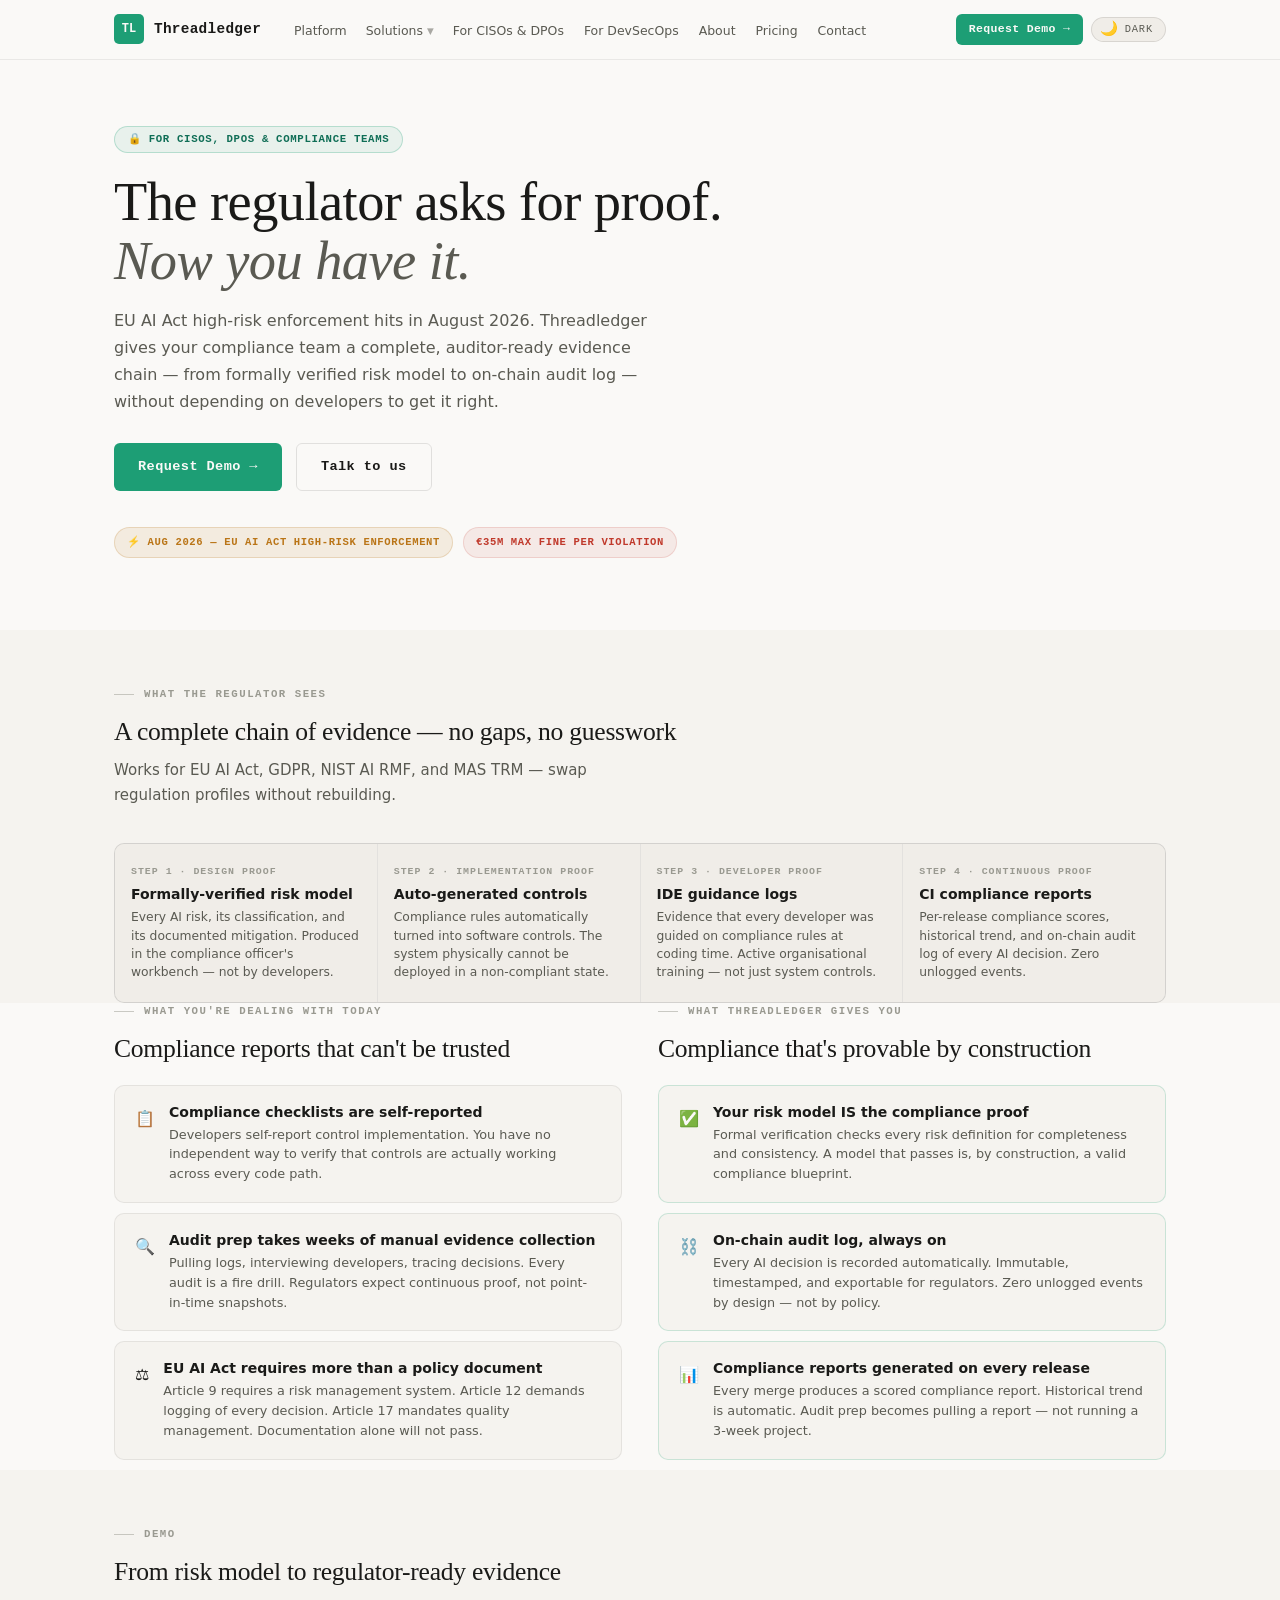
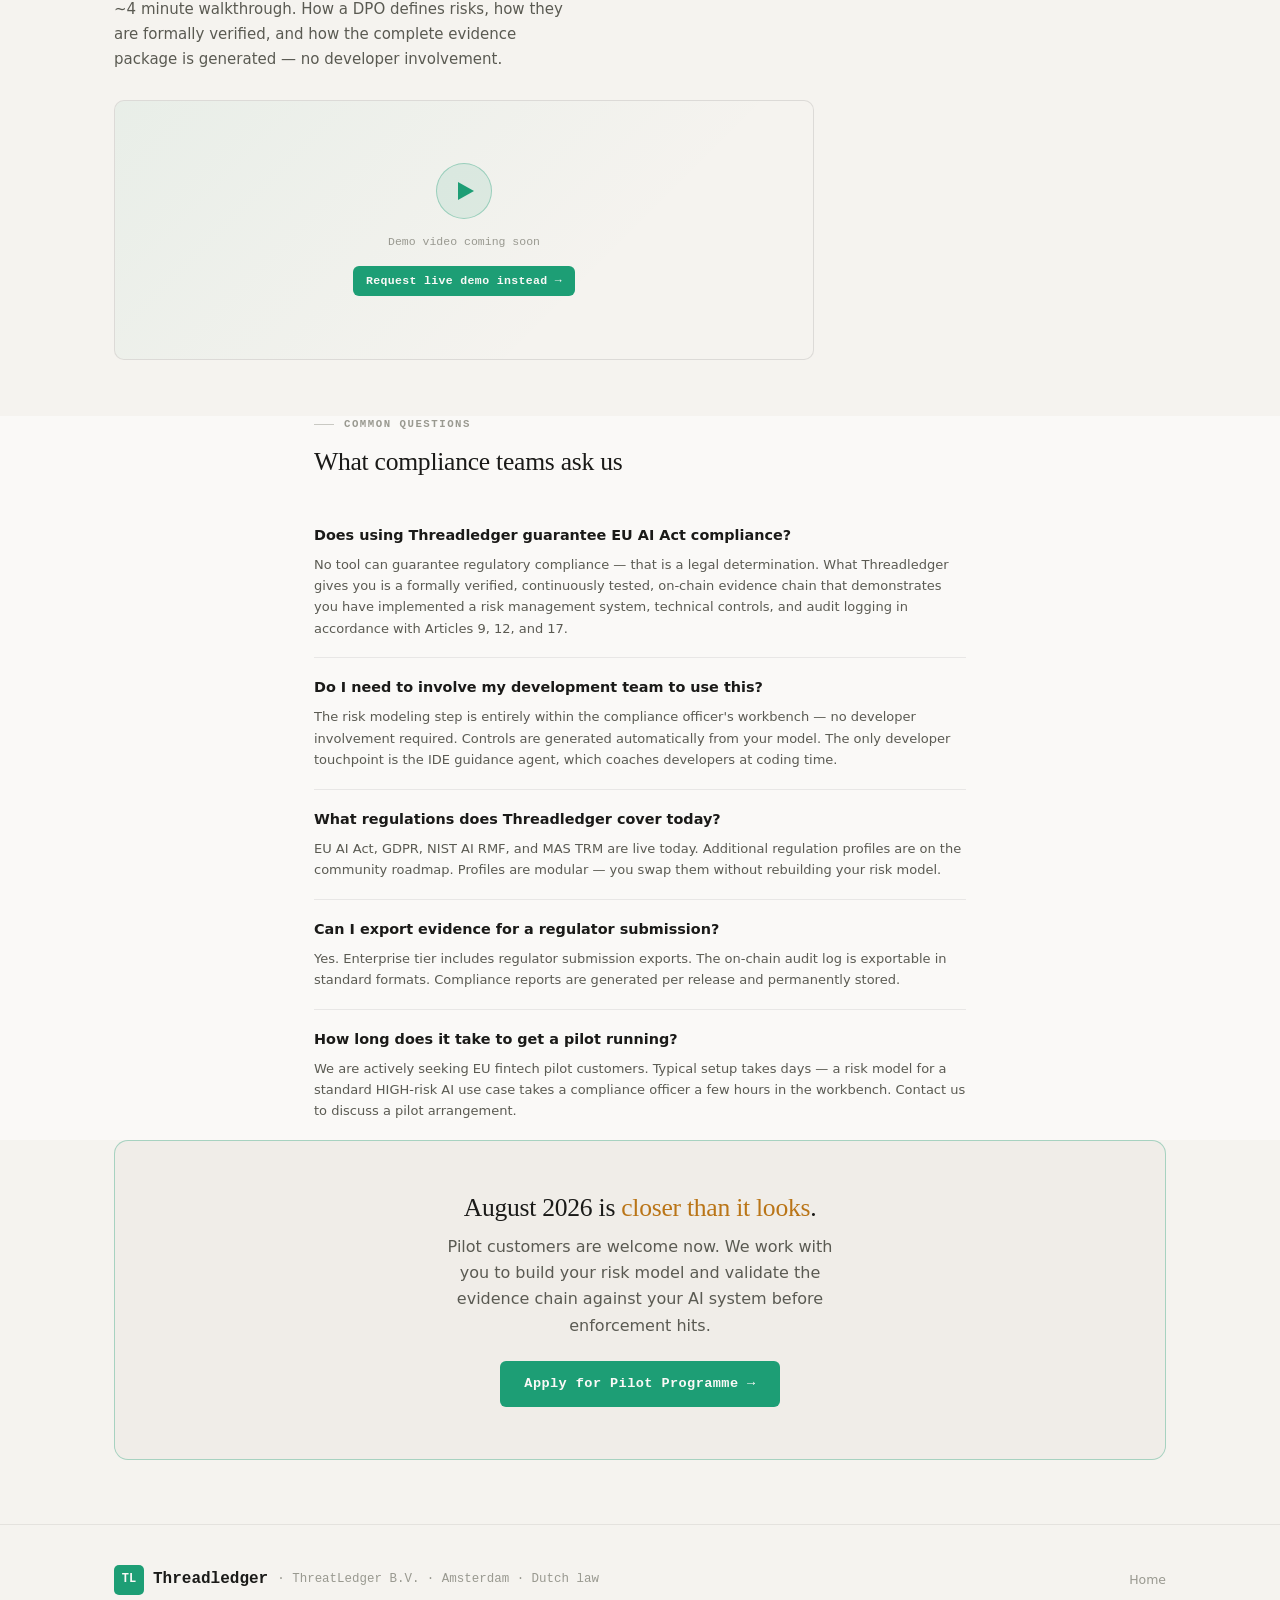
==== for-ciso.html @ 884aff84 "fix: do not rely on Vercel serving fresh html but put nav and black/white toggle in theme.js" ====
<!DOCTYPE html>
<html lang="en">
<head>
  <!-- Nav CSS: self-contained, no external dependency -->
  <style>
    /* Prevent horizontal overflow on mobile */
    html, body { overflow-x: hidden !important; max-width: 100vw !important; }
    .nav { overflow: visible; }
    .nav-inner { overflow: visible; }
    /* Nav bar */
    .nav {
      position: fixed; top: 0; left: 0; right: 0; z-index: 100;
      height: 60px; display: flex; align-items: center;
      background: rgba(250,249,247,0.95);
      backdrop-filter: blur(12px);
      border-bottom: 0.5px solid rgba(0,0,0,0.07);
    }
    [data-theme="dark"] .nav { background: rgba(8,12,20,0.92); }
    .nav-inner {
      display: flex; align-items: center;
      width: 100%; max-width: 1100px; margin: 0 auto; padding: 0 24px;
    }
    .nav-logo { display: flex; align-items: center; gap: 10px; text-decoration: none; color: inherit; flex-shrink: 0; }
    .nav-logo-mark { width: 30px; height: 30px; background: #1D9E75; border-radius: 5px; display: flex; align-items: center; justify-content: center; font-family: monospace; font-size: 12px; font-weight: 700; color: #fff; }
    [data-theme="dark"] .nav-logo-mark { background: #00e0ff; color: #080c14; }
    .nav-logo-text { font-family: monospace; font-weight: 700; font-size: 0.95rem; }
    /* Desktop links */
    .nav-links { display: flex; align-items: center; gap: 2px; list-style: none; margin: 0 auto 0 24px; padding: 0; }
    .nav-links a, .nav-dropdown-trigger {
      color: #5a5a52; text-decoration: none; font-size: 0.78rem; font-weight: 500;
      padding: 5px 9px; border-radius: 4px; transition: all 0.15s;
      background: none; border: none; cursor: pointer; font-family: inherit;
      white-space: nowrap;
    }
    [data-theme="dark"] .nav-links a, [data-theme="dark"] .nav-dropdown-trigger { color: #8a9bb0; }
    .nav-links a:hover, .nav-dropdown-trigger:hover { color: #1a1a18; background: #f0ede8; }
    [data-theme="dark"] .nav-links a:hover, [data-theme="dark"] .nav-dropdown-trigger:hover { color: #e8edf4; background: #162030; }
    .nav-links a.active { color: #1D9E75; }
    [data-theme="dark"] .nav-links a.active { color: #00e0ff; }
    /* Dropdown */
    .nav-dropdown { position: relative; list-style: none; }
    .nav-dropdown-trigger { display: inline-flex; align-items: center; gap: 4px; }
    .nav-dropdown-arrow { font-size: 0.55rem; }
    .nav-dropdown-menu {
      position: absolute; top: calc(100% + 8px); left: 0; min-width: 200px;
      background: #faf9f7; border: 0.5px solid rgba(0,0,0,0.1); border-radius: 10px;
      box-shadow: 0 4px 24px rgba(0,0,0,0.1); padding: 6px;
      opacity: 0; visibility: hidden; transform: translateY(-4px);
      transition: all 0.15s; z-index: 200;
    }
    [data-theme="dark"] .nav-dropdown-menu { background: #111927; border-color: rgba(255,255,255,0.1); }
    .nav-dropdown:hover .nav-dropdown-menu,
    .nav-dropdown:focus-within .nav-dropdown-menu { opacity: 1; visibility: visible; transform: translateY(0); }
    .nav-dropdown-item { display: flex; align-items: flex-start; gap: 10px; padding: 9px 12px; border-radius: 6px; text-decoration: none; }
    .nav-dropdown-item:hover { background: #f0ede8; }
    [data-theme="dark"] .nav-dropdown-item:hover { background: #162030; }
    .nav-dropdown-item-icon { font-size: 0.875rem; flex-shrink: 0; margin-top: 1px; }
    .nav-dropdown-item-text strong { display: block; font-size: 0.78rem; font-weight: 600; color: #1a1a18; margin-bottom: 1px; }
    [data-theme="dark"] .nav-dropdown-item-text strong { color: #e8edf4; }
    .nav-dropdown-item-text span { font-size: 0.7rem; color: #999990; line-height: 1.4; }
    .nav-dropdown-divider { height: 0.5px; background: rgba(0,0,0,0.07); margin: 4px 6px; }
    /* Right side */
    .nav-right { display: flex; align-items: center; gap: 8px; margin-left: 12px; flex-shrink: 0; }
    /* Theme toggle */
    .theme-toggle {
      display: inline-flex; align-items: center; gap: 6px;
      background: #f0ede8; border: 0.5px solid rgba(0,0,0,0.1); border-radius: 999px;
      padding: 4px 12px 4px 8px; cursor: pointer;
      font-family: monospace; font-size: 0.65rem; font-weight: 600;
      color: #5a5a52; letter-spacing: 0.04em; text-transform: uppercase;
      transition: all 0.15s;
    }
    [data-theme="dark"] .theme-toggle { background: #162030; border-color: rgba(255,255,255,0.1); color: #8a9bb0; }
    /* Hamburger — hidden on desktop, flex on mobile via media query */
    .nav-hamburger {
      display: none !important;
      width: 40px; height: 40px; background: none; border: none;
      cursor: pointer; padding: 8px; border-radius: 4px; margin-left: auto; flex-shrink: 0;
    }
    .nav-hamburger span {
      display: block; width: 20px; height: 2px; background: #1a1a18;
      border-radius: 2px; transition: all 0.22s ease; transform-origin: center;
    }
    [data-theme="dark"] .nav-hamburger span { background: #e8edf4; }
    .nav-hamburger.open span:nth-child(1) { transform: translateY(7px) rotate(45deg); }
    .nav-hamburger.open span:nth-child(2) { opacity: 0; transform: scaleX(0); }
    .nav-hamburger.open span:nth-child(3) { transform: translateY(-7px) rotate(-45deg); }
    /* Mobile drawer — HIDDEN by default using display:none */
    .nav-mobile {
      display: none; /* JS adds .open which changes to block */
      position: fixed; top: 60px; left: 0; right: 0; z-index: 99;
      background: #faf9f7; border-bottom: 0.5px solid rgba(0,0,0,0.07);
      box-shadow: 0 8px 24px rgba(0,0,0,0.08);
      padding: 12px 0 16px;
      animation: slideDown 0.2s ease;
    }
    [data-theme="dark"] .nav-mobile { background: #0d1421; }
    @keyframes slideDown { from { opacity: 0; transform: translateY(-8px); } to { opacity: 1; transform: translateY(0); } }
    .nav-mobile a {
      display: block; padding: 11px 24px; color: #5a5a52; text-decoration: none;
      font-size: 0.9rem; font-weight: 500; transition: all 0.15s;
    }
    [data-theme="dark"] .nav-mobile a { color: #8a9bb0; }
    .nav-mobile a:hover { color: #1a1a18; background: #f0ede8; }
    [data-theme="dark"] .nav-mobile a:hover { color: #e8edf4; background: #162030; }
    .nav-mobile a.active { color: #1D9E75; }
    [data-theme="dark"] .nav-mobile a.active { color: #00e0ff; }
    .nav-mobile-group {
      padding: 10px 24px 4px; font-family: monospace; font-size: 0.62rem;
      font-weight: 700; text-transform: uppercase; letter-spacing: 0.12em; color: #999990;
    }
    .nav-mobile-sub { padding-left: 36px !important; font-size: 0.85rem !important; }
    .nav-mobile-divider { height: 0.5px; background: rgba(0,0,0,0.07); margin: 6px 24px; }
    [data-theme="dark"] .nav-mobile-divider { background: rgba(255,255,255,0.06); }
    /* Mobile breakpoint */
    @media (max-width: 900px) {
      .nav-links     { display: none !important; visibility: hidden !important; }
      .nav-right     { display: none !important; visibility: hidden !important; }
      .nav-hamburger {
        display: flex !important;
        visibility: visible !important;
        opacity: 1 !important;
        flex-direction: column;
        justify-content: center;
        align-items: center;
        gap: 5px;
      }
    }
  
    /* ── DESIGN SYSTEM ── */
/* ============================================================
   THREADLEDGER DESIGN SYSTEM — DUAL THEME
   Light (default): DM Serif Display + DM Mono + Figtree — warm, document-like
   Dark (toggle):   Space Mono + DM Sans — deep navy security aesthetic
   ============================================================ */



/* ── LIGHT THEME (default) ── */
:root {
  /* Backgrounds */
  --bg-void:        #faf9f7;
  --bg-deep:        #f5f3ef;
  --bg-surface:     #f0ede8;
  --bg-raised:      #ebe7e1;
  --bg-card:        #f5f3ef;

  /* Borders */
  --border-dim:     rgba(0,0,0,0.07);
  --border-subtle:  rgba(0,0,0,0.10);
  --border-accent:  rgba(29,158,117,0.35);

  /* Accent colours */
  --cyan:           #1D9E75;
  --cyan-dim:       rgba(29,158,117,0.10);
  --cyan-glow:      rgba(29,158,117,0.06);
  --green:          #0F6E56;
  --green-dim:      rgba(15,110,86,0.10);
  --amber:          #BA7517;
  --amber-dim:      rgba(186,117,23,0.10);
  --red:            #C0392B;
  --red-dim:        rgba(192,57,43,0.08);

  /* Text */
  --text-primary:   #1a1a18;
  --text-secondary: #5a5a52;
  --text-muted:     #999990;
  --text-cyan:      #1D9E75;
  --text-green:     #0F6E56;

  /* Typography */
  --font-display:   'DM Serif Display', Georgia, serif;
  --font-mono:      'DM Mono', 'Courier New', monospace;
  --font-body:      'Figtree', system-ui, sans-serif;

  /* Shape */
  --radius-sm:      3px;
  --radius-md:      6px;
  --radius-lg:      10px;
  --radius-xl:      14px;

  /* Shadows */
  --shadow-card:    0 1px 3px rgba(0,0,0,0.06), 0 4px 12px rgba(0,0,0,0.04);
  --shadow-glow:    0 0 20px rgba(29,158,117,0.08);

  --transition:     0.2s cubic-bezier(0.4, 0, 0.2, 1);

  /* Nav height */
  --nav-h: 60px;
}

/* ── DARK THEME ── */
[data-theme="dark"] {
  --bg-void:        #080c14;
  --bg-deep:        #0d1421;
  --bg-surface:     #111927;
  --bg-raised:      #162030;
  --bg-card:        #1a2638;

  --border-dim:     rgba(255,255,255,0.06);
  --border-subtle:  rgba(255,255,255,0.10);
  --border-accent:  rgba(0,224,255,0.25);

  --cyan:           #00e0ff;
  --cyan-dim:       rgba(0,224,255,0.15);
  --cyan-glow:      rgba(0,224,255,0.08);
  --green:          #00ff88;
  --green-dim:      rgba(0,255,136,0.12);
  --amber:          #ffaa00;
  --amber-dim:      rgba(255,170,0,0.12);
  --red:            #ff4466;
  --red-dim:        rgba(255,68,102,0.12);

  --text-primary:   #e8edf4;
  --text-secondary: #8a9bb0;
  --text-muted:     #4a5a6e;
  --text-cyan:      #00e0ff;
  --text-green:     #00ff88;

  --font-display:   'Space Mono', 'Courier New', monospace;
  --font-mono:      'Space Mono', 'Courier New', monospace;
  --font-body:      'DM Sans', system-ui, sans-serif;

  --shadow-card:    0 1px 3px rgba(0,0,0,0.4), 0 4px 16px rgba(0,0,0,0.3);
  --shadow-glow:    0 0 24px rgba(0,224,255,0.12);
}

/* ── Dark theme ambient glow ── */
[data-theme="dark"] body::before {
  content: '';
  position: fixed;
  inset: 0;
  background-image:
    radial-gradient(ellipse 80% 50% at 20% -10%, rgba(0,224,255,0.04) 0%, transparent 60%),
    radial-gradient(ellipse 60% 40% at 80% 110%, rgba(0,255,136,0.03) 0%, transparent 60%);
  pointer-events: none;
  z-index: 0;
}

/* ── Reset ── */
*, *::before, *::after { box-sizing: border-box; margin: 0; padding: 0; }
html { scroll-behavior: smooth; -webkit-font-smoothing: antialiased; text-rendering: optimizeLegibility; }

body {
  font-family: var(--font-body);
  background: var(--bg-void);
  color: var(--text-primary);
  line-height: 1.6;
  min-height: 100vh;
  overflow-x: hidden;
  transition: background 0.3s ease, color 0.3s ease;
}

/* ── Typography ── */
h1, h2, h3, h4, h5, h6 {
  font-family: var(--font-display);
  line-height: 1.2;
}

/* Light: serif display headings */
:root h1, :root h2 {
  font-weight: 400;
  letter-spacing: -0.01em;
}
:root h3, :root h4 {
  font-family: var(--font-body);
  font-weight: 600;
}

/* Dark: mono headings */
[data-theme="dark"] h1,
[data-theme="dark"] h2,
[data-theme="dark"] h3,
[data-theme="dark"] h4 {
  font-weight: 700;
  letter-spacing: -0.02em;
}

.display-xl { font-size: clamp(2.2rem, 4.5vw, 3.4rem); line-height: 1.08; }
.display-lg { font-size: clamp(1.7rem, 3vw, 2.5rem); line-height: 1.12; }
.display-md { font-size: clamp(1.2rem, 2vw, 1.65rem); line-height: 1.2; }

.mono       { font-family: var(--font-mono); }
.text-cyan  { color: var(--cyan); }
.text-green { color: var(--green); }
.text-amber { color: var(--amber); }
.text-muted { color: var(--text-muted); }
.text-secondary { color: var(--text-secondary); }

/* Serif italic accent (light only) */
em.accent { font-style: italic; color: var(--text-secondary); }

/* ── Layout ── */
.container { max-width: 1100px; margin: 0 auto; padding: 0 24px; }
.section-sm { padding: 56px 0; position: relative; z-index: 1; }

/* ── Navigation ── */
.nav {
  position: fixed; top: 0; left: 0; right: 0;
  z-index: 100;
  height: var(--nav-h);
  display: flex; align-items: center;
  background: rgba(250,249,247,0.92);
  backdrop-filter: blur(16px) saturate(130%);
  border-bottom: 0.5px solid var(--border-dim);
  transition: background 0.3s ease, border-color 0.3s ease;
}
[data-theme="dark"] .nav {
  background: rgba(8,12,20,0.88);
}

.nav-inner {
  display: flex; align-items: center; justify-content: space-between;
  width: 100%; max-width: 1100px; margin: 0 auto; padding: 0 24px;
}

.nav-logo {
  display: flex; align-items: center; gap: 10px;
  text-decoration: none; color: var(--text-primary);
}

.nav-logo-mark {
  width: 30px; height: 30px;
  background: var(--cyan);
  border-radius: 5px;
  display: flex; align-items: center; justify-content: center;
  font-family: var(--font-mono); font-size: 12px; font-weight: 600;
  color: var(--bg-void);
  transition: background 0.3s ease;
}
[data-theme="dark"] .nav-logo-mark {
  box-shadow: 0 0 14px rgba(0,224,255,0.25);
}

.nav-logo-text {
  font-family: var(--font-mono);
  font-weight: 600; font-size: 0.9rem;
  letter-spacing: 0.02em;
}


/* ── Dropdown ── */
.nav-dropdown {
  position: relative;
  list-style: none;
}
.nav-dropdown-trigger {
  display: inline-flex; align-items: center; gap: 4px;
  color: var(--text-secondary); text-decoration: none;
  font-size: 0.78rem; font-weight: 500;
  padding: 4px 8px; border-radius: var(--radius-sm);
  cursor: pointer; white-space: nowrap;
  transition: all var(--transition);
  background: none; border: none; font-family: var(--font-body);
}
.nav-dropdown-trigger:hover { color: var(--text-primary); background: var(--bg-surface); }
.nav-dropdown-trigger.active { color: var(--cyan); }
.nav-dropdown-arrow {
  font-size: 0.55rem; opacity: 0.5;
  transition: transform var(--transition);
  margin-top: 1px;
}
.nav-dropdown:hover .nav-dropdown-arrow,
.nav-dropdown:focus-within .nav-dropdown-arrow { transform: rotate(180deg); }

.nav-dropdown-menu {
  position: absolute;
  top: calc(100% + 8px);
  left: 0;
  min-width: 200px;
  background: var(--bg-void);
  border: 0.5px solid var(--border-subtle);
  border-radius: var(--radius-lg);
  box-shadow: var(--shadow-card), 0 8px 24px rgba(0,0,0,0.08);
  padding: 6px;
  opacity: 0;
  visibility: hidden;
  transform: translateY(-4px);
  transition: all var(--transition);
  z-index: 200;
}
[data-theme="dark"] .nav-dropdown-menu {
  box-shadow: var(--shadow-card), 0 8px 32px rgba(0,0,0,0.4);
}
.nav-dropdown:hover .nav-dropdown-menu,
.nav-dropdown:focus-within .nav-dropdown-menu {
  opacity: 1; visibility: visible; transform: translateY(0);
}
.nav-dropdown-item {
  display: flex; align-items: flex-start; gap: 10px;
  padding: 9px 12px; border-radius: var(--radius-md);
  text-decoration: none; transition: background var(--transition);
}
.nav-dropdown-item:hover { background: var(--bg-surface); }
.nav-dropdown-item-icon {
  font-size: 0.875rem; flex-shrink: 0; margin-top: 1px;
}
.nav-dropdown-item-text strong {
  display: block; font-size: 0.78rem; font-weight: 600;
  color: var(--text-primary); margin-bottom: 1px;
}
.nav-dropdown-item-text span {
  font-size: 0.7rem; color: var(--text-muted); line-height: 1.4;
}
.nav-dropdown-divider {
  height: 0.5px; background: var(--border-dim); margin: 4px 6px;
}


/* ── Theme toggle ── */
.theme-toggle {
  display: flex; align-items: center; gap: 6px;
  background: var(--bg-surface);
  border: 0.5px solid var(--border-subtle);
  border-radius: 999px;
  padding: 4px 12px 4px 8px;
  cursor: pointer;
  font-family: var(--font-mono);
  font-size: 0.68rem;
  font-weight: 500;
  color: var(--text-secondary);
  letter-spacing: 0.04em;
  transition: all var(--transition);
  white-space: nowrap;
}
.theme-toggle:hover {
  border-color: var(--border-accent);
  color: var(--text-primary);
}
.theme-toggle-icon { font-size: 0.9rem; line-height: 1; }
.theme-toggle-label { text-transform: uppercase; letter-spacing: 0.08em; font-size: 0.65rem; }

/* ── Buttons ── */
.btn {
  display: inline-flex; align-items: center; gap: 7px;
  padding: 9px 18px;
  border-radius: var(--radius-md);
  font-family: var(--font-mono);
  font-size: 0.78rem; font-weight: 600;
  text-decoration: none; cursor: pointer; border: none;
  transition: all var(--transition);
  white-space: nowrap; letter-spacing: 0.03em;
}
.btn-primary {
  background: var(--cyan); color: var(--bg-void);
}
.btn-primary:hover { filter: brightness(1.08); transform: translateY(-1px); }
[data-theme="dark"] .btn-primary {
  box-shadow: 0 0 18px rgba(0,224,255,0.2);
}
[data-theme="dark"] .btn-primary:hover {
  box-shadow: 0 0 28px rgba(0,224,255,0.35);
}

.btn-outline {
  background: transparent; color: var(--text-primary);
  border: 0.5px solid var(--border-subtle);
}
.btn-outline:hover {
  border-color: var(--border-accent); color: var(--cyan);
  background: var(--cyan-glow);
}
.btn-ghost { background: transparent; color: var(--text-secondary); padding: 9px 14px; }
.btn-ghost:hover { color: var(--text-primary); }
.btn-lg { padding: 12px 24px; font-size: 0.85rem; }
.btn-sm { padding: 6px 13px; font-size: 0.72rem; }

/* ── Cards ── */
.card {
  background: var(--bg-card);
  border: 0.5px solid var(--border-dim);
  border-radius: var(--radius-lg);
  padding: 24px;
  box-shadow: var(--shadow-card);
  transition: border-color var(--transition), box-shadow var(--transition);
}
.card:hover { border-color: var(--border-accent); box-shadow: var(--shadow-card), var(--shadow-glow); }

/* ── Badges ── */
.badge {
  display: inline-flex; align-items: center; gap: 5px;
  padding: 3px 9px; border-radius: 999px;
  font-family: var(--font-mono); font-size: 0.66rem; font-weight: 600;
  letter-spacing: 0.06em; text-transform: uppercase;
}
.badge-cyan  { background: var(--cyan-dim);  color: var(--cyan);  border: 0.5px solid var(--border-accent); }
.badge-green { background: var(--green-dim); color: var(--green); border: 0.5px solid rgba(15,110,86,0.2); }
.badge-amber { background: var(--amber-dim); color: var(--amber); border: 0.5px solid rgba(186,117,23,0.2); }
.badge-red   { background: var(--red-dim);   color: var(--red);   border: 0.5px solid rgba(192,57,43,0.15); }
[data-theme="dark"] .badge-green { border-color: rgba(0,255,136,0.2); }
[data-theme="dark"] .badge-amber { border-color: rgba(255,170,0,0.2); }
[data-theme="dark"] .badge-red   { border-color: rgba(255,68,102,0.2); }

/* ── Section label ── */
.section-label {
  font-family: var(--font-mono);
  font-size: 0.67rem; font-weight: 600;
  letter-spacing: 0.14em; text-transform: uppercase;
  color: var(--cyan); margin-bottom: 14px;
  display: flex; align-items: center; gap: 10px;
}
.section-label::before {
  content: ''; display: block;
  width: 20px; height: 1px;
  background: var(--cyan); opacity: 0.5;
}

/* Light theme: section label uses border accent not cyan */
:root .section-label { color: var(--text-muted); }
:root .section-label::before { background: var(--text-muted); }

/* ── Stat grid ── */
.stat-item {
  background: var(--bg-surface); padding: 24px 20px; text-align: center;
}
.stat-value {
  font-family: var(--font-mono); font-size: 1.75rem; font-weight: 600;
  color: var(--cyan); line-height: 1; margin-bottom: 5px;
}
:root .stat-value { color: var(--text-primary); }
.stat-label { font-size: 0.72rem; color: var(--text-muted); text-transform: uppercase; letter-spacing: 0.08em; }

/* ── Terminal ── */
.terminal {
  background: #070b12;
  border: 0.5px solid var(--border-subtle);
  border-radius: var(--radius-lg); overflow: hidden;
  font-family: var(--font-mono);
  box-shadow: var(--shadow-card);
}
:root .terminal { background: #1a1a18; border-color: rgba(0,0,0,0.15); }

.terminal-bar {
  display: flex; align-items: center; gap: 7px;
  padding: 9px 14px;
  background: var(--bg-raised); border-bottom: 0.5px solid var(--border-dim);
}
.terminal-dot { width: 9px; height: 9px; border-radius: 50%; }
.dot-red    { background: #ff5f56; }
.dot-yellow { background: #ffbd2e; }
.dot-green  { background: #27c93f; }
.terminal-title { font-size: 0.7rem; color: var(--text-muted); margin-left: 6px; letter-spacing: 0.04em; }

.terminal-body { padding: 18px 22px; font-size: 0.78rem; line-height: 1.7; }

/* Terminal always sits on a dark background — hardcode light text for both themes */
.t-cmd   { color: #e8edf4; }
.t-dim   { color: #5a6a7e; }
.t-pass  { color: #3ecf8e; }
.t-fail  { color: #ff6b6b; }
.t-warn  { color: #f5a623; }
.t-info  { color: #5bc8e8; }

/* ── Analogy block (light) ── */
.analogy {
  background: var(--bg-void);
  border: 0.5px solid var(--border-dim);
  border-left: 3px solid var(--cyan);
  border-radius: 0 var(--radius-md) var(--radius-md) 0;
  padding: 16px 20px;
}
.analogy p { font-size: 0.9375rem; line-height: 1.7; color: var(--text-secondary); }
.analogy strong { font-weight: 600; color: var(--text-primary); }

/* ── Divider ── */
.divider { height: 0.5px; background: var(--border-dim); }

/* ── Footer ── */
.footer {
  background: var(--bg-deep);
  border-top: 0.5px solid var(--border-dim);
  padding: 40px 0 28px; position: relative; z-index: 1;
}

/* ── Animations ── */
@keyframes fadeInUp {
  from { opacity: 0; transform: translateY(16px); }
  to   { opacity: 1; transform: translateY(0); }
}
@keyframes pulse-amber {
  0%, 100% { opacity: 1; }
  50%       { opacity: 0.6; }
}

/* ── Responsive ── */
}
  </style>
  <meta charset="UTF-8" />
  <meta name="viewport" content="width=device-width, initial-scale=1.0" />
  <title>Threadledger for CISOs & DPOs — Provable AI Compliance</title>
  <meta name="description" content="For CISOs, DPOs and compliance teams: Threadledger gives you a complete auditor-ready evidence chain for EU AI Act and GDPR." />
  <link rel="icon" type="image/svg+xml" href="assets/favicon.svg" />
  <script src="js/theme.js"></script>
  <style>
    .audience-hero { padding: calc(var(--nav-h) + 64px) 0 72px; position:relative; z-index:1; }
    .audience-tag { display:inline-flex; align-items:center; gap:7px; background:var(--cyan-dim); border:0.5px solid var(--border-accent); border-radius:999px; padding:4px 13px; font-family:var(--font-mono); font-size:0.67rem; font-weight:600; color:var(--cyan); text-transform:uppercase; letter-spacing:0.06em; margin-bottom:20px; }
    :root .audience-tag { background:rgba(29,158,117,0.08); color:var(--green); border-color:rgba(29,158,117,0.25); }
    .evidence-chain { display:grid; grid-template-columns:repeat(4,1fr); gap:1px; background:var(--border-dim); border:0.5px solid var(--border-dim); border-radius:var(--radius-lg); overflow:hidden; margin-top:36px; }
    .evidence-step { background:var(--bg-surface); padding:20px 16px; }
    .evidence-num { font-family:var(--font-mono); font-size:0.62rem; font-weight:600; color:var(--text-muted); text-transform:uppercase; letter-spacing:0.1em; margin-bottom:6px; }
    .evidence-step h3 { font-size:0.875rem; margin-bottom:5px; }
    :root .evidence-step h3 { font-family:var(--font-body); font-weight:600; }
    .evidence-step p { font-size:0.77rem; color:var(--text-secondary); line-height:1.5; }
    .pain-grid { display:grid; grid-template-columns:1fr 1fr; gap:36px; align-items:start; }
    .pain-item { display:flex; gap:14px; padding:18px 20px; background:var(--bg-card); border:0.5px solid var(--border-dim); border-radius:var(--radius-lg); margin-bottom:10px; }
    .pain-icon { font-size:1rem; flex-shrink:0; margin-top:2px; }
    .faq-item { border-bottom:0.5px solid var(--border-dim); padding:18px 0; }
    .faq-q { font-family:var(--font-mono); font-size:0.8125rem; color:var(--text-primary); margin-bottom:7px; }
    :root .faq-q { font-family:var(--font-body); font-weight:600; font-size:0.9rem; }
    .faq-a { font-size:0.8125rem; color:var(--text-secondary); line-height:1.65; }
    .cta-banner { border:0.5px solid var(--border-accent); border-radius:var(--radius-xl); padding:52px 36px; text-align:center; position:relative; overflow:hidden; background:var(--bg-surface); }
    [data-theme="dark"] .cta-banner { background:linear-gradient(135deg,rgba(0,224,255,0.05) 0%,rgba(0,255,136,0.02) 100%); }
    .cta-banner::before { content:''; position:absolute; top:0; left:50%; transform:translateX(-50%); width:200px; height:0.5px; background:linear-gradient(90deg,transparent,var(--cyan),transparent); }
    @media (max-width:900px) { .evidence-chain { grid-template-columns:1fr 1fr; } .pain-grid { grid-template-columns:1fr; } }
    @media (max-width:600px) { .evidence-chain { grid-template-columns:1fr; } }
  </style>
  <!-- build: 2026-03-22 22:02:23 -->
</head>
<body>

  <nav class="nav">
    <div class="nav-inner">
      <a href="index.html" class="nav-logo">
        <div class="nav-logo-mark">TL</div>
        <span class="nav-logo-text">Threadledger</span>
      </a>
      <ul class="nav-links">
        <li><a href="index.html#platform">Platform</a></li>
        <li class="nav-dropdown">
          <button class="nav-dropdown-trigger">Solutions <span class="nav-dropdown-arrow">▼</span></button>
          <div class="nav-dropdown-menu">
            <a class="nav-dropdown-item" href="pages/regulations.html"><span class="nav-dropdown-item-icon">📋</span><span class="nav-dropdown-item-text"><strong>Regulations &amp; Frameworks</strong><span>26 safety &amp; compliance profiles</span></span></a>
            <div class="nav-dropdown-divider"></div>
            <a class="nav-dropdown-item" href="pages/ai-agent-security.html"><span class="nav-dropdown-item-icon">🤖</span><span class="nav-dropdown-item-text"><strong>AI Agent Security</strong><span>Formally bounded agent deployments</span></span></a>
          </div>
        </li>
        <li><a href="for-ciso.html">For CISOs &amp; DPOs</a></li>
        <li><a href="for-devops.html">For DevSecOps</a></li>
        <li><a href="pages/about.html">About</a></li>
        <li><a href="index.html#pricing">Pricing</a></li>
        <li><a href="mailto:contact@threadledger.io">Contact</a></li>
      </ul>
      <div class="nav-right">
        <a href="pages/request-demo.html" class="btn btn-primary btn-sm">Request Demo →</a>
        <button class="theme-toggle" aria-label="Switch to dark mode"><span class="theme-toggle-icon">🌙</span><span class="theme-toggle-label">Dark</span></button>
      </div>
      <button class="nav-hamburger" id="nav-hamburger" aria-label="Open menu" aria-expanded="false"><span></span><span></span><span></span></button>
    </div>
  </nav>

  <div class="nav-mobile" id="nav-mobile">
    <a href="index.html#platform">Platform</a>
    <div class="nav-mobile-group">Solutions</div>
    <a href="pages/regulations.html" class="nav-mobile-sub">📋 Regulations &amp; Frameworks</a>
    <a href="pages/ai-agent-security.html" class="nav-mobile-sub">🤖 AI Agent Security</a>
    <div class="nav-mobile-divider"></div>
    <a href="for-ciso.html">For CISOs &amp; DPOs</a>
    <a href="for-devops.html">For DevSecOps</a>
    <a href="pages/about.html">About</a>
    <a href="index.html#pricing">Pricing</a>
    <a href="mailto:contact@threadledger.io">Contact</a>
    <div class="nav-mobile-divider"></div>
    <a href="pages/request-demo.html" style="color:var(--cyan);font-weight:600;">Request Demo →</a>
    <div class="nav-mobile-divider"></div>
    <div style="padding:8px 24px 14px;display:flex;align-items:center;gap:10px;">
      <span style="font-size:0.8rem;color:var(--text-muted);font-family:monospace;">Appearance</span>
      <button class="theme-toggle" style="padding:4px 12px 4px 8px;font-size:0.72rem;">
        <span class="theme-toggle-icon">🌙</span>
        <span class="theme-toggle-label">Dark</span>
      </button>
    </div>
  </div>

  <section class="audience-hero">
    <div class="container">
      <div class="audience-tag">🔒 For CISOs, DPOs &amp; Compliance Teams</div>
      <h1 class="display-xl" style="max-width:680px; margin-bottom:16px;">
        The regulator asks for proof.<br/><em class="accent">Now you have it.</em>
      </h1>
      <p style="font-size:1rem; color:var(--text-secondary); max-width:540px; line-height:1.7; margin-bottom:28px;">
        EU AI Act high-risk enforcement hits in August 2026. Threadledger gives your compliance team a complete, auditor-ready evidence chain — from formally verified risk model to on-chain audit log — without depending on developers to get it right.
      </p>
      <div style="display:flex; gap:14px; flex-wrap:wrap; margin-bottom:36px;">
        <a href="index.html#request-demo" class="btn btn-primary btn-lg">Request Demo →</a>
        <a href="mailto:contact@threadledger.io" class="btn btn-outline btn-lg">Talk to us</a>
      </div>
      <div style="display:flex; gap:10px; flex-wrap:wrap;">
        <span class="badge badge-amber" style="padding:6px 12px;">⚡ Aug 2026 — EU AI Act HIGH-risk enforcement</span>
        <span class="badge badge-red" style="padding:6px 12px;">€35M max fine per violation</span>
      </div>
    </div>
  </section>

  <section class="section" style="background:var(--bg-deep); padding-top:56px;">
    <div class="container">
      <div class="section-label">What the regulator sees</div>
      <h2 class="display-md" style="margin-bottom:10px;">A complete chain of evidence — no gaps, no guesswork</h2>
      <p style="color:var(--text-secondary); max-width:520px; font-size:0.9375rem; line-height:1.65;">Works for EU AI Act, GDPR, NIST AI RMF, and MAS TRM — swap regulation profiles without rebuilding.</p>
      <div class="evidence-chain">
        <div class="evidence-step"><div class="evidence-num">Step 1 · Design proof</div><h3>Formally-verified risk model</h3><p>Every AI risk, its classification, and its documented mitigation. Produced in the compliance officer's workbench — not by developers.</p></div>
        <div class="evidence-step"><div class="evidence-num">Step 2 · Implementation proof</div><h3>Auto-generated controls</h3><p>Compliance rules automatically turned into software controls. The system physically cannot be deployed in a non-compliant state.</p></div>
        <div class="evidence-step"><div class="evidence-num">Step 3 · Developer proof</div><h3>IDE guidance logs</h3><p>Evidence that every developer was guided on compliance rules at coding time. Active organisational training — not just system controls.</p></div>
        <div class="evidence-step"><div class="evidence-num">Step 4 · Continuous proof</div><h3>CI compliance reports</h3><p>Per-release compliance scores, historical trend, and on-chain audit log of every AI decision. Zero unlogged events.</p></div>
      </div>
    </div>
  </section>

  <section class="section">
    <div class="container">
      <div class="pain-grid">
        <div>
          <div class="section-label">What you're dealing with today</div>
          <h2 class="display-md" style="margin-bottom:20px;">Compliance reports that can't be trusted</h2>
          <div class="pain-item"><span class="pain-icon">📋</span><div><h3 style="font-size:0.875rem; margin-bottom:4px;">Compliance checklists are self-reported</h3><p style="font-size:0.8rem; color:var(--text-secondary); line-height:1.55;">Developers self-report control implementation. You have no independent way to verify that controls are actually working across every code path.</p></div></div>
          <div class="pain-item"><span class="pain-icon">🔍</span><div><h3 style="font-size:0.875rem; margin-bottom:4px;">Audit prep takes weeks of manual evidence collection</h3><p style="font-size:0.8rem; color:var(--text-secondary); line-height:1.55;">Pulling logs, interviewing developers, tracing decisions. Every audit is a fire drill. Regulators expect continuous proof, not point-in-time snapshots.</p></div></div>
          <div class="pain-item"><span class="pain-icon">⚖️</span><div><h3 style="font-size:0.875rem; margin-bottom:4px;">EU AI Act requires more than a policy document</h3><p style="font-size:0.8rem; color:var(--text-secondary); line-height:1.55;">Article 9 requires a risk management system. Article 12 demands logging of every decision. Article 17 mandates quality management. Documentation alone will not pass.</p></div></div>
        </div>
        <div>
          <div class="section-label">What Threadledger gives you</div>
          <h2 class="display-md" style="margin-bottom:20px;">Compliance that's provable by construction</h2>
          <div class="pain-item" style="border-color:rgba(29,158,117,0.2);"><span class="pain-icon">✅</span><div><h3 style="font-size:0.875rem; margin-bottom:4px;">Your risk model IS the compliance proof</h3><p style="font-size:0.8rem; color:var(--text-secondary); line-height:1.55;">Formal verification checks every risk definition for completeness and consistency. A model that passes is, by construction, a valid compliance blueprint.</p></div></div>
          <div class="pain-item" style="border-color:rgba(29,158,117,0.2);"><span class="pain-icon">⛓️</span><div><h3 style="font-size:0.875rem; margin-bottom:4px;">On-chain audit log, always on</h3><p style="font-size:0.8rem; color:var(--text-secondary); line-height:1.55;">Every AI decision is recorded automatically. Immutable, timestamped, and exportable for regulators. Zero unlogged events by design — not by policy.</p></div></div>
          <div class="pain-item" style="border-color:rgba(29,158,117,0.2);"><span class="pain-icon">📊</span><div><h3 style="font-size:0.875rem; margin-bottom:4px;">Compliance reports generated on every release</h3><p style="font-size:0.8rem; color:var(--text-secondary); line-height:1.55;">Every merge produces a scored compliance report. Historical trend is automatic. Audit prep becomes pulling a report — not running a 3-week project.</p></div></div>
        </div>
      </div>
    </div>
  </section>

  <section class="section section-sm" style="background:var(--bg-deep); padding-top:56px; padding-bottom:56px;">
    <div class="container">
      <div class="section-label">Demo</div>
      <h2 class="display-md" style="margin-bottom:10px;">From risk model to regulator-ready evidence</h2>
      <p style="color:var(--text-secondary); max-width:460px; font-size:0.9375rem; margin-bottom:28px; line-height:1.65;">~4 minute walkthrough. How a DPO defines risks, how they are formally verified, and how the complete evidence package is generated — no developer involvement.</p>
      <div style="position:relative; background:var(--bg-deep); border:0.5px solid var(--border-subtle); border-radius:var(--radius-lg); overflow:hidden; max-width:700px; min-height:260px;">
        <div style="position:absolute;inset:0;background:linear-gradient(135deg,var(--cyan-glow) 0%,transparent 70%);"></div>
        <div style="position:absolute;inset:0;display:flex;flex-direction:column;align-items:center;justify-content:center;gap:14px;">
          <div style="width:56px;height:56px;background:var(--cyan-dim);border:0.5px solid var(--border-accent);border-radius:50%;display:flex;align-items:center;justify-content:center;"><div style="width:0;height:0;border-style:solid;border-width:9px 0 9px 16px;border-color:transparent transparent transparent var(--cyan);margin-left:3px;"></div></div>
          <span style="font-family:var(--font-mono);font-size:0.72rem;color:var(--text-muted);">Demo video coming soon</span>
          <a href="mailto:contact@threadledger.io" class="btn btn-primary btn-sm">Request live demo instead →</a>
        </div>
      </div>
    </div>
  </section>

  <section class="section">
    <div class="container" style="max-width:700px;">
      <div class="section-label">Common questions</div>
      <h2 class="display-md" style="margin-bottom:28px;">What compliance teams ask us</h2>
      <div class="faq-item"><div class="faq-q">Does using Threadledger guarantee EU AI Act compliance?</div><div class="faq-a">No tool can guarantee regulatory compliance — that is a legal determination. What Threadledger gives you is a formally verified, continuously tested, on-chain evidence chain that demonstrates you have implemented a risk management system, technical controls, and audit logging in accordance with Articles 9, 12, and 17.</div></div>
      <div class="faq-item"><div class="faq-q">Do I need to involve my development team to use this?</div><div class="faq-a">The risk modeling step is entirely within the compliance officer's workbench — no developer involvement required. Controls are generated automatically from your model. The only developer touchpoint is the IDE guidance agent, which coaches developers at coding time.</div></div>
      <div class="faq-item"><div class="faq-q">What regulations does Threadledger cover today?</div><div class="faq-a">EU AI Act, GDPR, NIST AI RMF, and MAS TRM are live today. Additional regulation profiles are on the community roadmap. Profiles are modular — you swap them without rebuilding your risk model.</div></div>
      <div class="faq-item"><div class="faq-q">Can I export evidence for a regulator submission?</div><div class="faq-a">Yes. Enterprise tier includes regulator submission exports. The on-chain audit log is exportable in standard formats. Compliance reports are generated per release and permanently stored.</div></div>
      <div class="faq-item" style="border-bottom:none;"><div class="faq-q">How long does it take to get a pilot running?</div><div class="faq-a">We are actively seeking EU fintech pilot customers. Typical setup takes days — a risk model for a standard HIGH-risk AI use case takes a compliance officer a few hours in the workbench. Contact us to discuss a pilot arrangement.</div></div>
    </div>
  </section>

  <section class="section section-sm" style="background:var(--bg-deep); padding-top:0; padding-bottom:64px;">
    <div class="container">
      <div class="cta-banner">
        <h2 class="display-md" style="margin-bottom:10px;">August 2026 is <span style="color:var(--amber);">closer than it looks</span>.</h2>
        <p style="color:var(--text-secondary); max-width:400px; margin:0 auto 22px; line-height:1.65;">Pilot customers are welcome now. We work with you to build your risk model and validate the evidence chain against your AI system before enforcement hits.</p>
        <a href="mailto:contact@threadledger.io" class="btn btn-primary btn-lg">Apply for Pilot Programme →</a>
      </div>
    </div>
  </section>

  <footer class="footer">
    <div class="container">
      <div style="display:flex;justify-content:space-between;align-items:center;flex-wrap:wrap;gap:14px;">
        <div style="display:flex;align-items:center;gap:9px;">
          <div class="nav-logo-mark">TL</div>
          <span style="font-family:var(--font-mono);font-weight:600;">Threadledger</span>
          <span style="color:var(--text-muted);font-size:0.78rem;font-family:var(--font-mono);">· ThreatLedger B.V. · Amsterdam · Dutch law</span>
        </div>
        <div style="display:flex;gap:18px;">
          <a href="index.html" style="color:var(--text-muted);text-decoration:none;font-size:0.78rem;">Home</a>
          <a href="for-devops.ht
  <script>
    const hamburger = document.getElementById('nav-hamburger');
    const mobileNav = document.getElementById('nav-mobile');
    if (hamburger && mobileNav) {
      hamburger.addEventListener('click', () => {
        const open = hamburger.classList.toggle('open');
        mobileNav.classList.toggle('open', open);
        hamburger.setAttribute('aria-expanded', open);
      });
      document.addEventListener('click', (e) => {
        if (!hamburger.contains(e.target) && !mobileNav.contains(e.target)) {
          hamburger.classList.remove('open');
          mobileNav.classList.remove('open');
        }
      });
      mobileNav.querySelectorAll('a').forEach(a => {
        a.addEventListener('click', () => {
          hamburger.classList.remove('open');
          mobileNav.classL
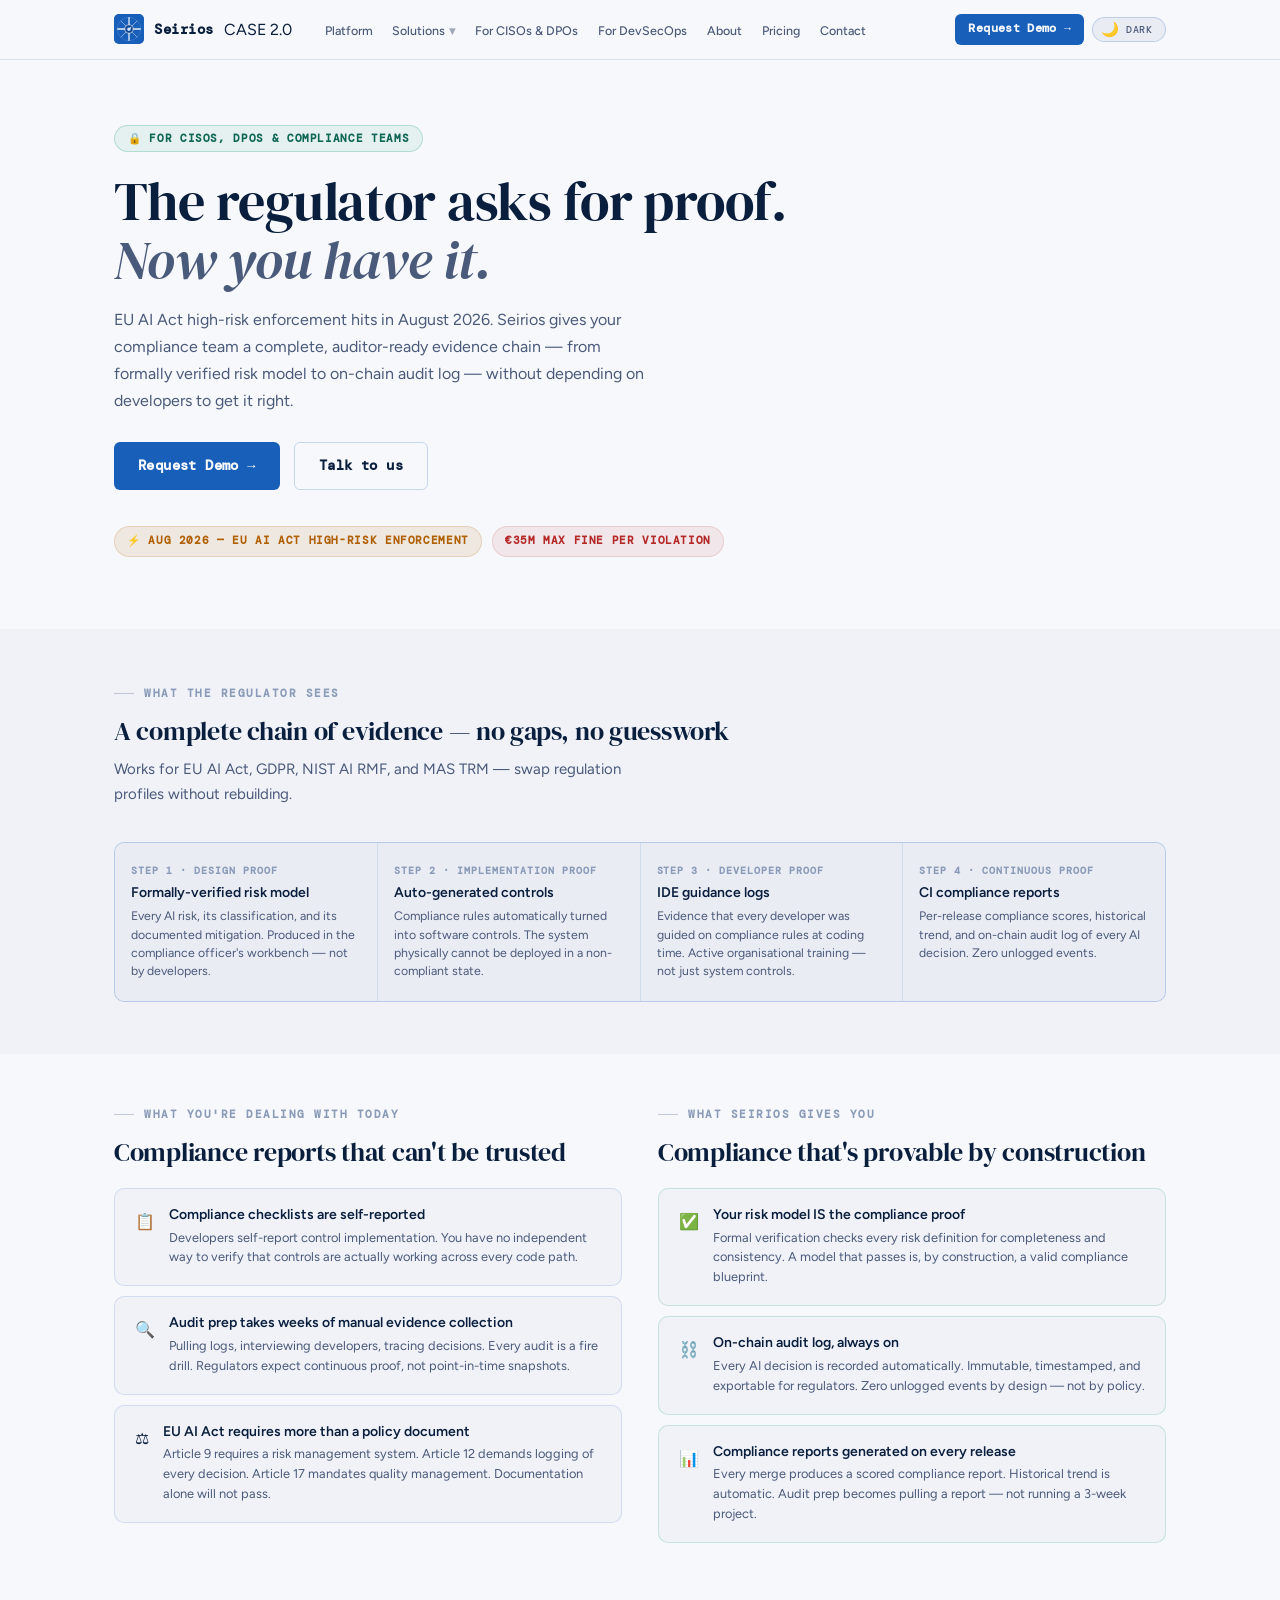
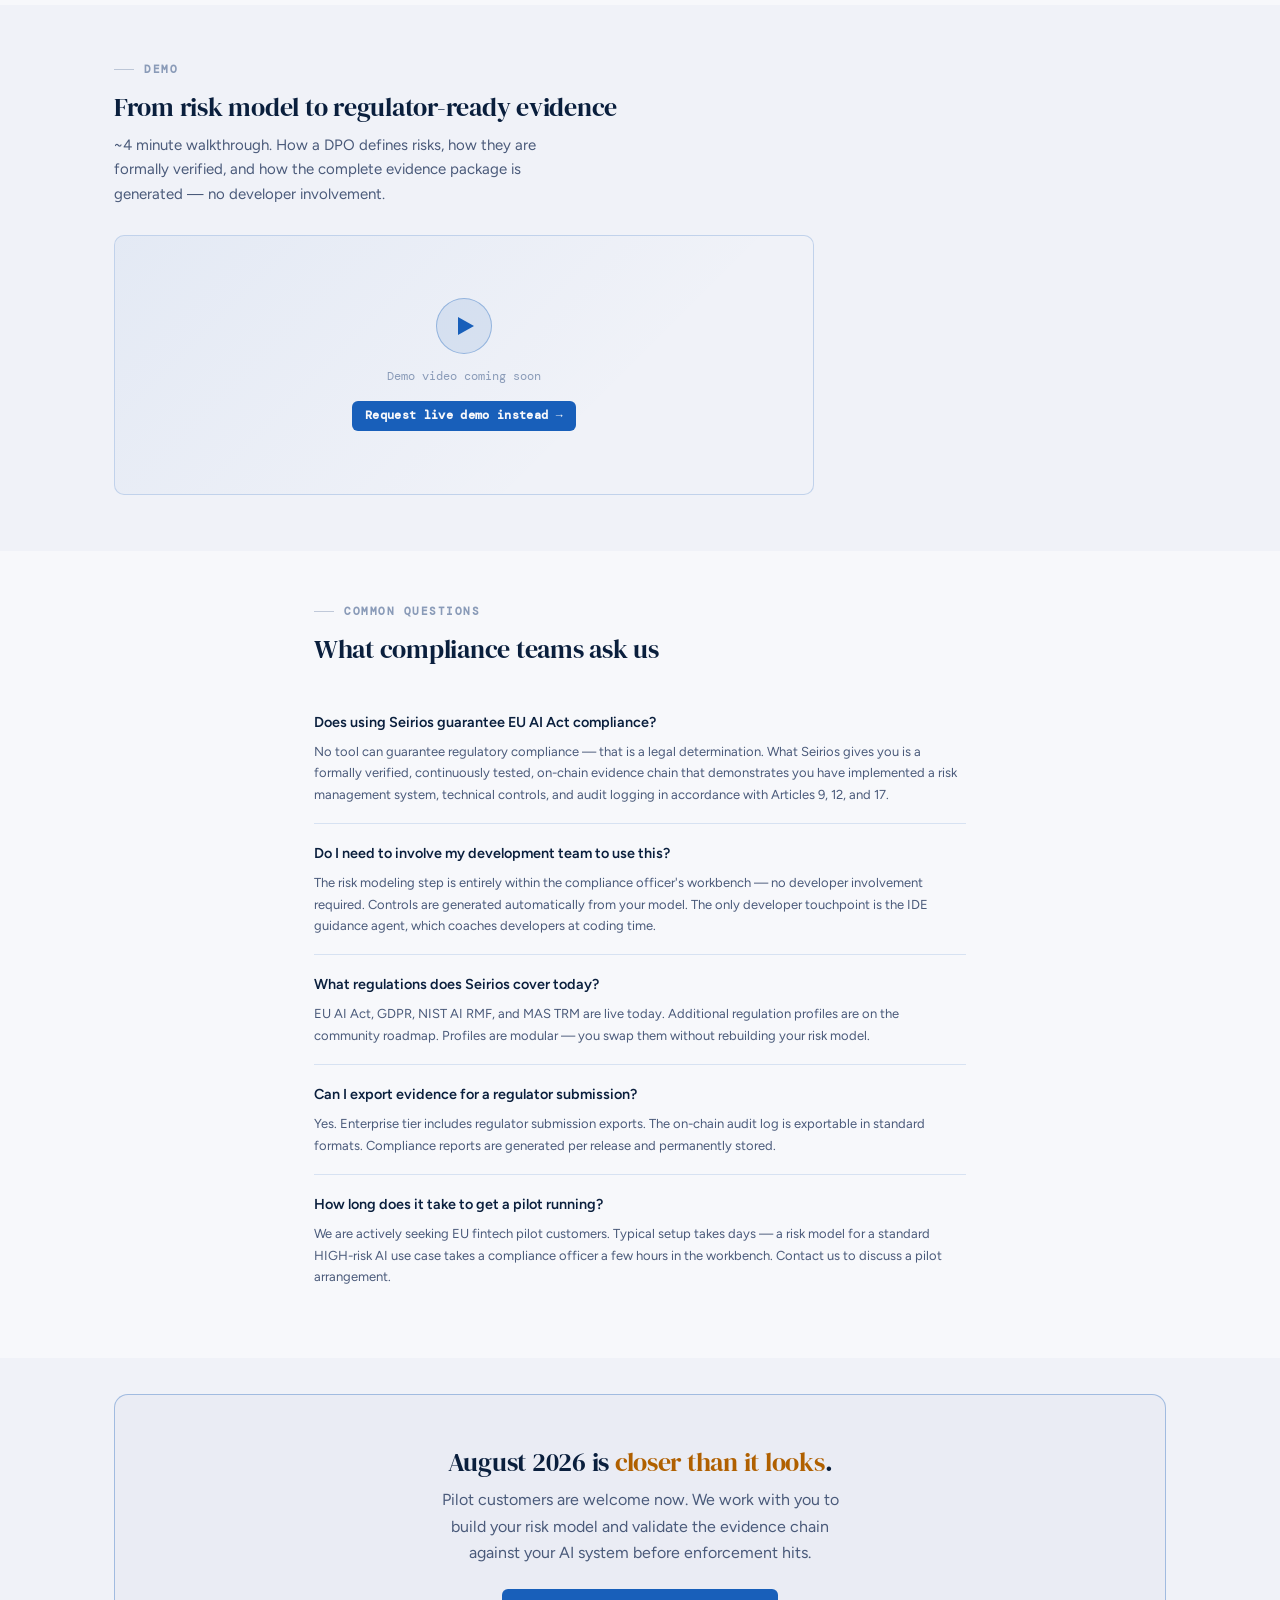
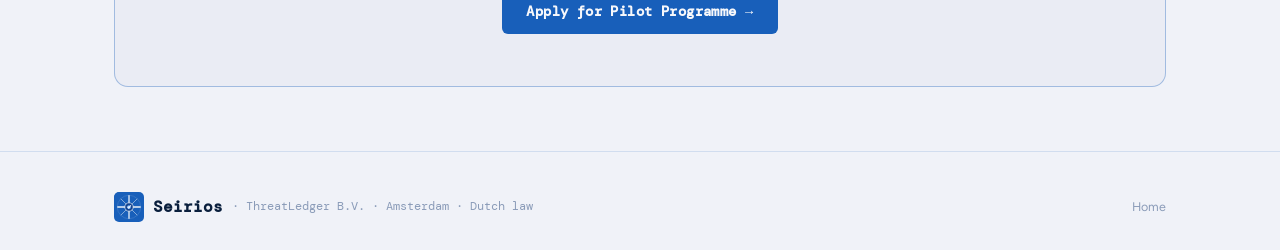
==== commit 8319f24c: "complete rebranding to Seirios look and feel and new logo" ====
--- a/for-ciso.html
+++ b/for-ciso.html
@@ -11,66 +11,66 @@
     .nav {
       position: fixed; top: 0; left: 0; right: 0; z-index: 100;
       height: 60px; display: flex; align-items: center;
-      background: rgba(250,249,247,0.95);
+      background: rgba(247,248,251,0.93);
       backdrop-filter: blur(12px);
       border-bottom: 0.5px solid rgba(0,0,0,0.07);
     }
-    [data-theme="dark"] .nav { background: rgba(8,12,20,0.92); }
+    [data-theme="dark"] .nav { background: rgba(13,17,23,0.90); }
     .nav-inner {
       display: flex; align-items: center;
       width: 100%; max-width: 1100px; margin: 0 auto; padding: 0 24px;
     }
     .nav-logo { display: flex; align-items: center; gap: 10px; text-decoration: none; color: inherit; flex-shrink: 0; }
-    .nav-logo-mark { width: 30px; height: 30px; background: #1D9E75; border-radius: 5px; display: flex; align-items: center; justify-content: center; font-family: monospace; font-size: 12px; font-weight: 700; color: #fff; }
-    [data-theme="dark"] .nav-logo-mark { background: #00e0ff; color: #080c14; }
-    .nav-logo-text { font-family: monospace; font-weight: 700; font-size: 0.95rem; }
+    .nav-logo-mark { width: 32px; height: 32px; display: flex; align-items: center; justify-content: center; flex-shrink: 0; background: none; border: none; padding: 0; }
+    [data-theme="dark"] .nav-logo-mark { background: none; }
+    .nav-logo-text { font-family: 'DM Mono', monospace; font-weight: 600; font-size: 0.92rem; letter-spacing: 0.04em; }
     /* Desktop links */
     .nav-links { display: flex; align-items: center; gap: 2px; list-style: none; margin: 0 auto 0 24px; padding: 0; }
     .nav-links a, .nav-dropdown-trigger {
-      color: #5a5a52; text-decoration: none; font-size: 0.78rem; font-weight: 500;
+      color: #4a5a7a; text-decoration: none; font-size: 0.78rem; font-weight: 500;
       padding: 5px 9px; border-radius: 4px; transition: all 0.15s;
       background: none; border: none; cursor: pointer; font-family: inherit;
       white-space: nowrap;
     }
-    [data-theme="dark"] .nav-links a, [data-theme="dark"] .nav-dropdown-trigger { color: #8a9bb0; }
-    .nav-links a:hover, .nav-dropdown-trigger:hover { color: #1a1a18; background: #f0ede8; }
-    [data-theme="dark"] .nav-links a:hover, [data-theme="dark"] .nav-dropdown-trigger:hover { color: #e8edf4; background: #162030; }
-    .nav-links a.active { color: #1D9E75; }
-    [data-theme="dark"] .nav-links a.active { color: #00e0ff; }
+    [data-theme="dark"] .nav-links a, [data-theme="dark"] .nav-dropdown-trigger { color: #8aabcc; }
+    .nav-links a:hover, .nav-dropdown-trigger:hover { color: #0a1f3d; background: #eaecf4; }
+    [data-theme="dark"] .nav-links a:hover, [data-theme="dark"] .nav-dropdown-trigger:hover { color: #e2ecf8; background: #182233; }
+    .nav-links a.active { color: #185fba; }
+    [data-theme="dark"] .nav-links a.active { color: #4a9eff; }
     /* Dropdown */
     .nav-dropdown { position: relative; list-style: none; }
     .nav-dropdown-trigger { display: inline-flex; align-items: center; gap: 4px; }
     .nav-dropdown-arrow { font-size: 0.55rem; }
     .nav-dropdown-menu {
       position: absolute; top: calc(100% + 8px); left: 0; min-width: 200px;
-      background: #faf9f7; border: 0.5px solid rgba(0,0,0,0.1); border-radius: 10px;
+      background: #f7f8fb; border: 0.5px solid rgba(24,95,186,0.20); border-radius: 10px;
       box-shadow: 0 4px 24px rgba(0,0,0,0.1); padding: 6px;
       opacity: 0; visibility: hidden; transform: translateY(-4px);
       transition: all 0.15s; z-index: 200;
     }
-    [data-theme="dark"] .nav-dropdown-menu { background: #111927; border-color: rgba(255,255,255,0.1); }
+    [data-theme="dark"] .nav-dropdown-menu { background: #131c2a; border-color: rgba(255,255,255,0.1); }
     .nav-dropdown:hover .nav-dropdown-menu,
     .nav-dropdown:focus-within .nav-dropdown-menu { opacity: 1; visibility: visible; transform: translateY(0); }
     .nav-dropdown-item { display: flex; align-items: flex-start; gap: 10px; padding: 9px 12px; border-radius: 6px; text-decoration: none; }
-    .nav-dropdown-item:hover { background: #f0ede8; }
-    [data-theme="dark"] .nav-dropdown-item:hover { background: #162030; }
+    .nav-dropdown-item:hover { background: #eaecf4; }
+    [data-theme="dark"] .nav-dropdown-item:hover { background: #182233; }
     .nav-dropdown-item-icon { font-size: 0.875rem; flex-shrink: 0; margin-top: 1px; }
-    .nav-dropdown-item-text strong { display: block; font-size: 0.78rem; font-weight: 600; color: #1a1a18; margin-bottom: 1px; }
-    [data-theme="dark"] .nav-dropdown-item-text strong { color: #e8edf4; }
-    .nav-dropdown-item-text span { font-size: 0.7rem; color: #999990; line-height: 1.4; }
+    .nav-dropdown-item-text strong { display: block; font-size: 0.78rem; font-weight: 600; color: #0a1f3d; margin-bottom: 1px; }
+    [data-theme="dark"] .nav-dropdown-item-text strong { color: #e2ecf8; }
+    .nav-dropdown-item-text span { font-size: 0.7rem; color: #8a9bb8; line-height: 1.4; }
     .nav-dropdown-divider { height: 0.5px; background: rgba(0,0,0,0.07); margin: 4px 6px; }
     /* Right side */
     .nav-right { display: flex; align-items: center; gap: 8px; margin-left: 12px; flex-shrink: 0; }
     /* Theme toggle */
     .theme-toggle {
       display: inline-flex; align-items: center; gap: 6px;
-      background: #f0ede8; border: 0.5px solid rgba(0,0,0,0.1); border-radius: 999px;
+      background: #eaecf4; border: 0.5px solid rgba(24,95,186,0.20); border-radius: 999px;
       padding: 4px 12px 4px 8px; cursor: pointer;
       font-family: monospace; font-size: 0.65rem; font-weight: 600;
-      color: #5a5a52; letter-spacing: 0.04em; text-transform: uppercase;
+      color: #4a5a7a; letter-spacing: 0.04em; text-transform: uppercase;
       transition: all 0.15s;
     }
-    [data-theme="dark"] .theme-toggle { background: #162030; border-color: rgba(255,255,255,0.1); color: #8a9bb0; }
+    [data-theme="dark"] .theme-toggle { background: #182233; border-color: rgba(255,255,255,0.1); color: #8aabcc; }
     /* Hamburger — hidden on desktop, flex on mobile via media query */
     .nav-hamburger {
       display: none !important;
@@ -78,7 +78,7 @@
       cursor: pointer; padding: 8px; border-radius: 4px; margin-left: auto; flex-shrink: 0;
     }
     .nav-hamburger span {
-      display: block; width: 20px; height: 2px; background: #1a1a18;
+      display: block; width: 20px; height: 2px; background: #0a1f3d;
       border-radius: 2px; transition: all 0.22s ease; transform-origin: center;
     }
     [data-theme="dark"] .nav-hamburger span { background: #e8edf4; }
@@ -89,25 +89,25 @@
     .nav-mobile {
       display: none; /* JS adds .open which changes to block */
       position: fixed; top: 60px; left: 0; right: 0; z-index: 99;
-      background: #faf9f7; border-bottom: 0.5px solid rgba(0,0,0,0.07);
+      background: #f7f8fb; border-bottom: 0.5px solid rgba(0,0,0,0.07);
       box-shadow: 0 8px 24px rgba(0,0,0,0.08);
       padding: 12px 0 16px;
       animation: slideDown 0.2s ease;
     }
-    [data-theme="dark"] .nav-mobile { background: #0d1421; }
+    [data-theme="dark"] .nav-mobile { background: #0f1520; }
     @keyframes slideDown { from { opacity: 0; transform: translateY(-8px); } to { opacity: 1; transform: translateY(0); } }
     .nav-mobile a {
-      display: block; padding: 11px 24px; color: #5a5a52; text-decoration: none;
+      display: block; padding: 11px 24px; color: #4a5a7a; text-decoration: none;
       font-size: 0.9rem; font-weight: 500; transition: all 0.15s;
     }
-    [data-theme="dark"] .nav-mobile a { color: #8a9bb0; }
-    .nav-mobile a:hover { color: #1a1a18; background: #f0ede8; }
-    [data-theme="dark"] .nav-mobile a:hover { color: #e8edf4; background: #162030; }
-    .nav-mobile a.active { color: #1D9E75; }
-    [data-theme="dark"] .nav-mobile a.active { color: #00e0ff; }
+    [data-theme="dark"] .nav-mobile a { color: #8aabcc; }
+    .nav-mobile a:hover { color: #0a1f3d; background: #eaecf4; }
+    [data-theme="dark"] .nav-mobile a:hover { color: #e2ecf8; background: #182233; }
+    .nav-mobile a.active { color: #185fba; }
+    [data-theme="dark"] .nav-mobile a.active { color: #4a9eff; }
     .nav-mobile-group {
       padding: 10px 24px 4px; font-family: monospace; font-size: 0.62rem;
-      font-weight: 700; text-transform: uppercase; letter-spacing: 0.12em; color: #999990;
+      font-weight: 700; text-transform: uppercase; letter-spacing: 0.12em; color: #8a9bb8;
     }
     .nav-mobile-sub { padding-left: 36px !important; font-size: 0.85rem !important; }
     .nav-mobile-divider { height: 0.5px; background: rgba(0,0,0,0.07); margin: 6px 24px; }
@@ -129,7 +129,7 @@
   
     /* ── DESIGN SYSTEM ── */
 /* ============================================================
-   THREADLEDGER DESIGN SYSTEM — DUAL THEME
+   SEIRIOS DESIGN SYSTEM — DUAL THEME
    Light (default): DM Serif Display + DM Mono + Figtree — warm, document-like
    Dark (toggle):   Space Mono + DM Sans — deep navy security aesthetic
    ============================================================ */
@@ -139,34 +139,34 @@
 /* ── LIGHT THEME (default) ── */
 :root {
   /* Backgrounds */
-  --bg-void:        #faf9f7;
-  --bg-deep:        #f5f3ef;
-  --bg-surface:     #f0ede8;
-  --bg-raised:      #ebe7e1;
-  --bg-card:        #f5f3ef;
+  --bg-void:        #f7f8fb;
+  --bg-deep:        #f0f2f8;
+  --bg-surface:     #eaecf4;
+  --bg-raised:      #e2e5f0;
+  --bg-card:        #f0f2f8;
 
   /* Borders */
-  --border-dim:     rgba(0,0,0,0.07);
-  --border-subtle:  rgba(0,0,0,0.10);
-  --border-accent:  rgba(29,158,117,0.35);
+  --border-dim:     rgba(24,95,186,0.14);
+  --border-subtle:  rgba(24,95,186,0.22);
+  --border-accent:  rgba(24,95,186,0.35);
 
   /* Accent colours */
-  --cyan:           #1D9E75;
-  --cyan-dim:       rgba(29,158,117,0.10);
-  --cyan-glow:      rgba(29,158,117,0.06);
-  --green:          #0F6E56;
-  --green-dim:      rgba(15,110,86,0.10);
-  --amber:          #BA7517;
-  --amber-dim:      rgba(186,117,23,0.10);
-  --red:            #C0392B;
-  --red-dim:        rgba(192,57,43,0.08);
+  --cyan:           #185fba;
+  --cyan-dim:       rgba(24,95,186,0.10);
+  --cyan-glow:      rgba(24,95,186,0.06);
+  --green:          #0e6655;
+  --green-dim:      rgba(14,102,85,0.10);
+  --amber:          #b06000;
+  --amber-dim:      rgba(176,96,0,0.10);
+  --red:            #b52828;
+  --red-dim:        rgba(181,40,40,0.08);
 
   /* Text */
-  --text-primary:   #1a1a18;
-  --text-secondary: #5a5a52;
-  --text-muted:     #999990;
-  --text-cyan:      #1D9E75;
-  --text-green:     #0F6E56;
+  --text-primary:   #0a1f3d;
+  --text-secondary: #4a5a7a;
+  --text-muted:     #8a9bb8;
+  --text-cyan:      #185fba;
+  --text-green:     #0e6655;
 
   /* Typography */
   --font-display:   'DM Serif Display', Georgia, serif;
@@ -180,8 +180,8 @@
   --radius-xl:      14px;
 
   /* Shadows */
-  --shadow-card:    0 1px 3px rgba(0,0,0,0.06), 0 4px 12px rgba(0,0,0,0.04);
-  --shadow-glow:    0 0 20px rgba(29,158,117,0.08);
+  --shadow-card:    0 1px 3px rgba(10,31,61,0.06), 0 4px 12px rgba(10,31,61,0.04);
+  --shadow-glow:    0 0 20px rgba(24,95,186,0.08);
 
   --transition:     0.2s cubic-bezier(0.4, 0, 0.2, 1);
 
@@ -191,38 +191,38 @@
 
 /* ── DARK THEME ── */
 [data-theme="dark"] {
-  --bg-void:        #080c14;
-  --bg-deep:        #0d1421;
-  --bg-surface:     #111927;
-  --bg-raised:      #162030;
+  --bg-void:        #0d1117;
+  --bg-deep:        #0f1520;
+  --bg-surface:     #131c2a;
+  --bg-raised:      #182233;
   --bg-card:        #1a2638;
 
-  --border-dim:     rgba(255,255,255,0.06);
-  --border-subtle:  rgba(255,255,255,0.10);
-  --border-accent:  rgba(0,224,255,0.25);
-
-  --cyan:           #00e0ff;
-  --cyan-dim:       rgba(0,224,255,0.15);
-  --cyan-glow:      rgba(0,224,255,0.08);
-  --green:          #00ff88;
-  --green-dim:      rgba(0,255,136,0.12);
+  --border-dim:     rgba(74,158,255,0.06);
+  --border-subtle:  rgba(74,158,255,0.12);
+  --border-accent:  rgba(74,158,255,0.28);
+
+  --cyan:           #4a9eff;
+  --cyan-dim:       rgba(74,158,255,0.15);
+  --cyan-glow:      rgba(74,158,255,0.08);
+  --green:          #00d98a;
+  --green-dim:      rgba(0,217,138,0.12);
   --amber:          #ffaa00;
   --amber-dim:      rgba(255,170,0,0.12);
   --red:            #ff4466;
   --red-dim:        rgba(255,68,102,0.12);
 
-  --text-primary:   #e8edf4;
-  --text-secondary: #8a9bb0;
-  --text-muted:     #4a5a6e;
-  --text-cyan:      #00e0ff;
-  --text-green:     #00ff88;
+  --text-primary:   #e2ecf8;
+  --text-secondary: #8aabcc;
+  --text-muted:     #3d5470;
+  --text-cyan:      #4a9eff;
+  --text-green:     #00d98a;
 
   --font-display:   'Space Mono', 'Courier New', monospace;
   --font-mono:      'Space Mono', 'Courier New', monospace;
   --font-body:      'DM Sans', system-ui, sans-serif;
 
   --shadow-card:    0 1px 3px rgba(0,0,0,0.4), 0 4px 16px rgba(0,0,0,0.3);
-  --shadow-glow:    0 0 24px rgba(0,224,255,0.12);
+  --shadow-glow:    0 0 28px rgba(74,158,255,0.14);
 }
 
 /* ── Dark theme ambient glow ── */
@@ -231,8 +231,8 @@
   position: fixed;
   inset: 0;
   background-image:
-    radial-gradient(ellipse 80% 50% at 20% -10%, rgba(0,224,255,0.04) 0%, transparent 60%),
-    radial-gradient(ellipse 60% 40% at 80% 110%, rgba(0,255,136,0.03) 0%, transparent 60%);
+    radial-gradient(ellipse 80% 50% at 20% -10%, rgba(74,158,255,0.05) 0%, transparent 60%),
+    radial-gradient(ellipse 60% 40% at 80% 110%, rgba(0,217,138,0.03) 0%, transparent 60%);
   pointer-events: none;
   z-index: 0;
 }
@@ -292,7 +292,8 @@
 
 /* ── Layout ── */
 .container { max-width: 1100px; margin: 0 auto; padding: 0 24px; }
-.section-sm { padding: 56px 0; position: relative; z-index: 1; }
+.section    { padding: 52px 0; position: relative; z-index: 1; }
+.section-sm { padding: 36px 0;  position: relative; z-index: 1; }
 
 /* ── Navigation ── */
 .nav {
@@ -300,13 +301,13 @@
   z-index: 100;
   height: var(--nav-h);
   display: flex; align-items: center;
-  background: rgba(250,249,247,0.92);
+  background: rgba(247,248,251,0.93);
   backdrop-filter: blur(16px) saturate(130%);
   border-bottom: 0.5px solid var(--border-dim);
   transition: background 0.3s ease, border-color 0.3s ease;
 }
 [data-theme="dark"] .nav {
-  background: rgba(8,12,20,0.88);
+  background: rgba(13,17,23,0.90);
 }
 
 .nav-inner {
@@ -329,7 +330,7 @@
   transition: background 0.3s ease;
 }
 [data-theme="dark"] .nav-logo-mark {
-  box-shadow: 0 0 14px rgba(0,224,255,0.25);
+  box-shadow: 0 0 14px rgba(74,158,255,0.28);
 }
 
 .nav-logo-text {
@@ -446,10 +447,10 @@
 }
 .btn-primary:hover { filter: brightness(1.08); transform: translateY(-1px); }
 [data-theme="dark"] .btn-primary {
-  box-shadow: 0 0 18px rgba(0,224,255,0.2);
+  box-shadow: 0 0 18px rgba(74,158,255,0.22);
 }
 [data-theme="dark"] .btn-primary:hover {
-  box-shadow: 0 0 28px rgba(0,224,255,0.35);
+  box-shadow: 0 0 28px rgba(74,158,255,0.38);
 }
 
 .btn-outline {
@@ -510,6 +511,12 @@
 :root .section-label::before { background: var(--text-muted); }
 
 /* ── Stat grid ── */
+.stat-grid {
+  display: grid; grid-template-columns: repeat(4, 1fr);
+  gap: 1px; background: var(--border-dim);
+  border: 0.5px solid var(--border-dim);
+  border-radius: var(--radius-lg); overflow: hidden;
+}
 .stat-item {
   background: var(--bg-surface); padding: 24px 20px; text-align: center;
 }
@@ -528,7 +535,7 @@
   font-family: var(--font-mono);
   box-shadow: var(--shadow-card);
 }
-:root .terminal { background: #1a1a18; border-color: rgba(0,0,0,0.15); }
+:root .terminal { background: #0a1f3d; border-color: rgba(0,0,0,0.15); }
 
 .terminal-bar {
   display: flex; align-items: center; gap: 7px;
@@ -544,7 +551,7 @@
 .terminal-body { padding: 18px 22px; font-size: 0.78rem; line-height: 1.7; }
 
 /* Terminal always sits on a dark background — hardcode light text for both themes */
-.t-cmd   { color: #e8edf4; }
+.t-cmd   { color: #e2ecf8; }
 .t-dim   { color: #5a6a7e; }
 .t-pass  { color: #3ecf8e; }
 .t-fail  { color: #ff6b6b; }
@@ -573,6 +580,9 @@
 }
 
 /* ── Animations ── */
+@keyframes star-pulse {
+  0%,100%{opacity:1} 50%{opacity:0.45}
+}
 @keyframes fadeInUp {
   from { opacity: 0; transform: translateY(16px); }
   to   { opacity: 1; transform: translateY(0); }
@@ -583,12 +593,46 @@
 }
 
 /* ── Responsive ── */
-}
+@media (max-width: 900px) {
+  .section    { padding: 40px 0; }
+  .section-sm { padding: 28px 0; }
+}
+@media (max-width: 600px) {
+  .section    { padding: 32px 0; }
+  .section-sm { padding: 22px 0; }
+  .stat-grid  { grid-template-columns: repeat(2, 1fr); font-size: 0.85em; }
+}
+}
+  
+    /* ── CASE 2.0 badge ── */
+    .nav-product-badge {
+      display: inline-flex; align-items: center;
+      background: rgba(24,95,186,0.10);
+      border: 0.5px solid rgba(24,95,186,0.35);
+      border-radius: 4px; padding: 2px 7px;
+      font-family: 'DM Mono', monospace;
+      font-size: 0.58rem; font-weight: 600;
+      letter-spacing: 0.09em; text-transform: uppercase;
+      color: #185fba; margin-left: 5px; white-space: nowrap;
+    }
+    [data-theme="dark"] .nav-product-badge {
+      background: rgba(74,158,255,0.12);
+      border-color: rgba(74,158,255,0.30);
+      color: #4a9eff;
+    }
+    /* ── Seirios star mark ── */
+    .seirios-mark .star-bg { fill: #185fba; }
+    [data-theme="dark"] .seirios-mark .star-bg { fill: #1a3a6e; }
+    @keyframes star-pulse { 0%,100%{opacity:1} 50%{opacity:0.4} }
+    .nav-logo-text { font-family: 'DM Mono', monospace !important; font-weight: 600; font-size: 0.9rem; letter-spacing: 0.04em; }
   </style>
   <meta charset="UTF-8" />
+  <link rel="preconnect" href="https://fonts.googleapis.com">
+  <link rel="preconnect" href="https://fonts.gstatic.com" crossorigin>
+  <link rel="stylesheet" href="https://fonts.googleapis.com/css2?family=DM+Serif+Display:ital@0;1&family=DM+Mono:wght@400;500;600&family=Figtree:wght@400;500;600;700&family=Space+Mono:wght@400;700&family=DM+Sans:ital,opsz,wght@0,9..40,300;0,9..40,400;0,9..40,500;0,9..40,600&display=swap">
   <meta name="viewport" content="width=device-width, initial-scale=1.0" />
-  <title>Threadledger for CISOs & DPOs — Provable AI Compliance</title>
-  <meta name="description" content="For CISOs, DPOs and compliance teams: Threadledger gives you a complete auditor-ready evidence chain for EU AI Act and GDPR." />
+  <title>Seirios for CISOs & DPOs — AI you can prove.</title>
+  <meta name="description" content="For CISOs, DPOs and compliance teams: Seirios gives you a complete auditor-ready evidence chain for EU AI Act and GDPR." />
   <link rel="icon" type="image/svg+xml" href="assets/favicon.svg" />
   <script src="js/theme.js"></script>
   <style>
@@ -621,8 +665,19 @@
   <nav class="nav">
     <div class="nav-inner">
       <a href="index.html" class="nav-logo">
-        <div class="nav-logo-mark">TL</div>
-        <span class="nav-logo-text">Threadledger</span>
+        <svg class="nav-logo-mark seirios-mark" width="32" height="32" viewBox="0 0 32 32" xmlns="http://www.w3.org/2000/svg" aria-label="Seirios">
+        <rect width="32" height="32" rx="6" fill="#185fba" class="star-bg"/>
+        <circle cx="16" cy="16" r="12.5" fill="none" stroke="#ffffff" stroke-width="0.5" opacity="0.25"/>
+        <line x1="16" y1="4" x2="16" y2="28" stroke="#ffffff" stroke-width="1.4" stroke-linecap="round" opacity="0.9"/>
+        <line x1="4" y1="16" x2="28" y2="16" stroke="#ffffff" stroke-width="1.4" stroke-linecap="round" opacity="0.9"/>
+        <line x1="7.5" y1="7.5" x2="24.5" y2="24.5" stroke="#ffffff" stroke-width="0.9" stroke-linecap="round" opacity="0.55"/>
+        <line x1="24.5" y1="7.5" x2="7.5" y2="24.5" stroke="#ffffff" stroke-width="0.9" stroke-linecap="round" opacity="0.55"/>
+        <circle cx="16" cy="16" r="4.5" fill="#0d3d8a" stroke="#ffffff" stroke-width="0.7" opacity="0.95"/>
+        <circle cx="16" cy="16" r="2" fill="#7ab8ff"/>
+        <circle cx="16" cy="16" r="0.85" fill="#ffffff"/>
+        <path d="M14.6 16.1 L15.6 17.5 L17.8 14.3" fill="none" stroke="#ffffff" stroke-width="0.9" stroke-linecap="round" stroke-linejoin="round"/>
+      </svg>
+        <span class="nav-logo-text">Seirios</span><span class="nav-product-badge">CASE 2.0</span>
       </a>
       <ul class="nav-links">
         <li><a href="index.html#platform">Platform</a></li>
@@ -638,7 +693,7 @@
         <li><a href="for-devops.html">For DevSecOps</a></li>
         <li><a href="pages/about.html">About</a></li>
         <li><a href="index.html#pricing">Pricing</a></li>
-        <li><a href="mailto:contact@threadledger.io">Contact</a></li>
+        <li><a href="/cdn-cgi/l/email-protection#492a26273d282a3d093d213b2c282d252c2d2e2c3b672026">Contact</a></li>
       </ul>
       <div class="nav-right">
         <a href="pages/request-demo.html" class="btn btn-primary btn-sm">Request Demo →</a>
@@ -658,7 +713,7 @@
     <a href="for-devops.html">For DevSecOps</a>
     <a href="pages/about.html">About</a>
     <a href="index.html#pricing">Pricing</a>
-    <a href="mailto:contact@threadledger.io">Contact</a>
+    <a href="/cdn-cgi/l/email-protection#e0838f8e94818394a09488928581848c8584878592ce898f">Contact</a>
     <div class="nav-mobile-divider"></div>
     <a href="pages/request-demo.html" style="color:var(--cyan);font-weight:600;">Request Demo →</a>
     <div class="nav-mobile-divider"></div>
@@ -678,11 +733,11 @@
         The regulator asks for proof.<br/><em class="accent">Now you have it.</em>
       </h1>
       <p style="font-size:1rem; color:var(--text-secondary); max-width:540px; line-height:1.7; margin-bottom:28px;">
-        EU AI Act high-risk enforcement hits in August 2026. Threadledger gives your compliance team a complete, auditor-ready evidence chain — from formally verified risk model to on-chain audit log — without depending on developers to get it right.
+        EU AI Act high-risk enforcement hits in August 2026. Seirios gives your compliance team a complete, auditor-ready evidence chain — from formally verified risk model to on-chain audit log — without depending on developers to get it right.
       </p>
       <div style="display:flex; gap:14px; flex-wrap:wrap; margin-bottom:36px;">
         <a href="index.html#request-demo" class="btn btn-primary btn-lg">Request Demo →</a>
-        <a href="mailto:contact@threadledger.io" class="btn btn-outline btn-lg">Talk to us</a>
+        <a href="/cdn-cgi/l/email-protection#34575b5a4055574074405c465155505851505351461a5d5b" class="btn btn-outline btn-lg">Talk to us</a>
       </div>
       <div style="display:flex; gap:10px; flex-wrap:wrap;">
         <span class="badge badge-amber" style="padding:6px 12px;">⚡ Aug 2026 — EU AI Act HIGH-risk enforcement</span>
@@ -716,7 +771,7 @@
           <div class="pain-item"><span class="pain-icon">⚖️</span><div><h3 style="font-size:0.875rem; margin-bottom:4px;">EU AI Act requires more than a policy document</h3><p style="font-size:0.8rem; color:var(--text-secondary); line-height:1.55;">Article 9 requires a risk management system. Article 12 demands logging of every decision. Article 17 mandates quality management. Documentation alone will not pass.</p></div></div>
         </div>
         <div>
-          <div class="section-label">What Threadledger gives you</div>
+          <div class="section-label">What Seirios gives you</div>
           <h2 class="display-md" style="margin-bottom:20px;">Compliance that's provable by construction</h2>
           <div class="pain-item" style="border-color:rgba(29,158,117,0.2);"><span class="pain-icon">✅</span><div><h3 style="font-size:0.875rem; margin-bottom:4px;">Your risk model IS the compliance proof</h3><p style="font-size:0.8rem; color:var(--text-secondary); line-height:1.55;">Formal verification checks every risk definition for completeness and consistency. A model that passes is, by construction, a valid compliance blueprint.</p></div></div>
           <div class="pain-item" style="border-color:rgba(29,158,117,0.2);"><span class="pain-icon">⛓️</span><div><h3 style="font-size:0.875rem; margin-bottom:4px;">On-chain audit log, always on</h3><p style="font-size:0.8rem; color:var(--text-secondary); line-height:1.55;">Every AI decision is recorded automatically. Immutable, timestamped, and exportable for regulators. Zero unlogged events by design — not by policy.</p></div></div>
@@ -736,7 +791,7 @@
         <div style="position:absolute;inset:0;display:flex;flex-direction:column;align-items:center;justify-content:center;gap:14px;">
           <div style="width:56px;height:56px;background:var(--cyan-dim);border:0.5px solid var(--border-accent);border-radius:50%;display:flex;align-items:center;justify-content:center;"><div style="width:0;height:0;border-style:solid;border-width:9px 0 9px 16px;border-color:transparent transparent transparent var(--cyan);margin-left:3px;"></div></div>
           <span style="font-family:var(--font-mono);font-size:0.72rem;color:var(--text-muted);">Demo video coming soon</span>
-          <a href="mailto:contact@threadledger.io" class="btn btn-primary btn-sm">Request live demo instead →</a>
+          <a href="/cdn-cgi/l/email-protection#fd9e9293899c9e89bd89958f989c999198999a988fd39492" class="btn btn-primary btn-sm">Request live demo instead →</a>
         </div>
       </div>
     </div>
@@ -746,20 +801,20 @@
     <div class="container" style="max-width:700px;">
       <div class="section-label">Common questions</div>
       <h2 class="display-md" style="margin-bottom:28px;">What compliance teams ask us</h2>
-      <div class="faq-item"><div class="faq-q">Does using Threadledger guarantee EU AI Act compliance?</div><div class="faq-a">No tool can guarantee regulatory compliance — that is a legal determination. What Threadledger gives you is a formally verified, continuously tested, on-chain evidence chain that demonstrates you have implemented a risk management system, technical controls, and audit logging in accordance with Articles 9, 12, and 17.</div></div>
+      <div class="faq-item"><div class="faq-q">Does using Seirios guarantee EU AI Act compliance?</div><div class="faq-a">No tool can guarantee regulatory compliance — that is a legal determination. What Seirios gives you is a formally verified, continuously tested, on-chain evidence chain that demonstrates you have implemented a risk management system, technical controls, and audit logging in accordance with Articles 9, 12, and 17.</div></div>
       <div class="faq-item"><div class="faq-q">Do I need to involve my development team to use this?</div><div class="faq-a">The risk modeling step is entirely within the compliance officer's workbench — no developer involvement required. Controls are generated automatically from your model. The only developer touchpoint is the IDE guidance agent, which coaches developers at coding time.</div></div>
-      <div class="faq-item"><div class="faq-q">What regulations does Threadledger cover today?</div><div class="faq-a">EU AI Act, GDPR, NIST AI RMF, and MAS TRM are live today. Additional regulation profiles are on the community roadmap. Profiles are modular — you swap them without rebuilding your risk model.</div></div>
+      <div class="faq-item"><div class="faq-q">What regulations does Seirios cover today?</div><div class="faq-a">EU AI Act, GDPR, NIST AI RMF, and MAS TRM are live today. Additional regulation profiles are on the community roadmap. Profiles are modular — you swap them without rebuilding your risk model.</div></div>
       <div class="faq-item"><div class="faq-q">Can I export evidence for a regulator submission?</div><div class="faq-a">Yes. Enterprise tier includes regulator submission exports. The on-chain audit log is exportable in standard formats. Compliance reports are generated per release and permanently stored.</div></div>
       <div class="faq-item" style="border-bottom:none;"><div class="faq-q">How long does it take to get a pilot running?</div><div class="faq-a">We are actively seeking EU fintech pilot customers. Typical setup takes days — a risk model for a standard HIGH-risk AI use case takes a compliance officer a few hours in the workbench. Contact us to discuss a pilot arrangement.</div></div>
     </div>
   </section>
 
-  <section class="section section-sm" style="background:var(--bg-deep); padding-top:0; padding-bottom:64px;">
+  <section class="section section-sm" style="background:var(--bg-deep); padding-bottom:64px;">
     <div class="container">
       <div class="cta-banner">
         <h2 class="display-md" style="margin-bottom:10px;">August 2026 is <span style="color:var(--amber);">closer than it looks</span>.</h2>
         <p style="color:var(--text-secondary); max-width:400px; margin:0 auto 22px; line-height:1.65;">Pilot customers are welcome now. We work with you to build your risk model and validate the evidence chain against your AI system before enforcement hits.</p>
-        <a href="mailto:contact@threadledger.io" class="btn btn-primary btn-lg">Apply for Pilot Programme →</a>
+        <a href="/cdn-cgi/l/email-protection#4a2925243e2b293e0a3e22382f2b2e262f2e2d2f38642325" class="btn btn-primary btn-lg">Apply for Pilot Programme →</a>
       </div>
     </div>
   </section>
@@ -768,8 +823,19 @@
     <div class="container">
       <div style="display:flex;justify-content:space-between;align-items:center;flex-wrap:wrap;gap:14px;">
         <div style="display:flex;align-items:center;gap:9px;">
-          <div class="nav-logo-mark">TL</div>
-          <span style="font-family:var(--font-mono);font-weight:600;">Threadledger</span>
+          <svg class="nav-logo-mark seirios-mark" width="28" height="28" viewBox="0 0 32 32" xmlns="http://www.w3.org/2000/svg" aria-label="Seirios">
+        <rect width="28" height="28" rx="6" fill="#185fba" class="star-bg"/>
+        <circle cx="16" cy="16" r="12.5" fill="none" stroke="#ffffff" stroke-width="0.5" opacity="0.25"/>
+        <line x1="16" y1="4" x2="16" y2="28" stroke="#ffffff" stroke-width="1.4" stroke-linecap="round" opacity="0.9"/>
+        <line x1="4" y1="16" x2="28" y2="16" stroke="#ffffff" stroke-width="1.4" stroke-linecap="round" opacity="0.9"/>
+        <line x1="7.5" y1="7.5" x2="24.5" y2="24.5" stroke="#ffffff" stroke-width="0.9" stroke-linecap="round" opacity="0.55"/>
+        <line x1="24.5" y1="7.5" x2="7.5" y2="24.5" stroke="#ffffff" stroke-width="0.9" stroke-linecap="round" opacity="0.55"/>
+        <circle cx="16" cy="16" r="4.5" fill="#0d3d8a" stroke="#ffffff" stroke-width="0.7" opacity="0.95"/>
+        <circle cx="16" cy="16" r="2" fill="#7ab8ff"/>
+        <circle cx="16" cy="16" r="0.85" fill="#ffffff"/>
+        <path d="M14.6 16.1 L15.6 17.5 L17.8 14.3" fill="none" stroke="#ffffff" stroke-width="0.9" stroke-linecap="round" stroke-linejoin="round"/>
+      </svg>
+          <span style="font-family:var(--font-mono);font-weight:600;">Seirios</span>
           <span style="color:var(--text-muted);font-size:0.78rem;font-family:var(--font-mono);">· ThreatLedger B.V. · Amsterdam · Dutch law</span>
         </div>
         <div style="display:flex;gap:18px;">
@@ -787,10 +853,4 @@
       document.addEventListener('click', (e) => {
         if (!hamburger.contains(e.target) && !mobileNav.contains(e.target)) {
           hamburger.classList.remove('open');
-          mobileNav.classList.remove('open');
-        }
-      });
-      mobileNav.querySelectorAll('a').forEach(a => {
-        a.addEventListener('click', () => {
-          hamburger.classList.remove('open');
-          mobileNav.classL+     
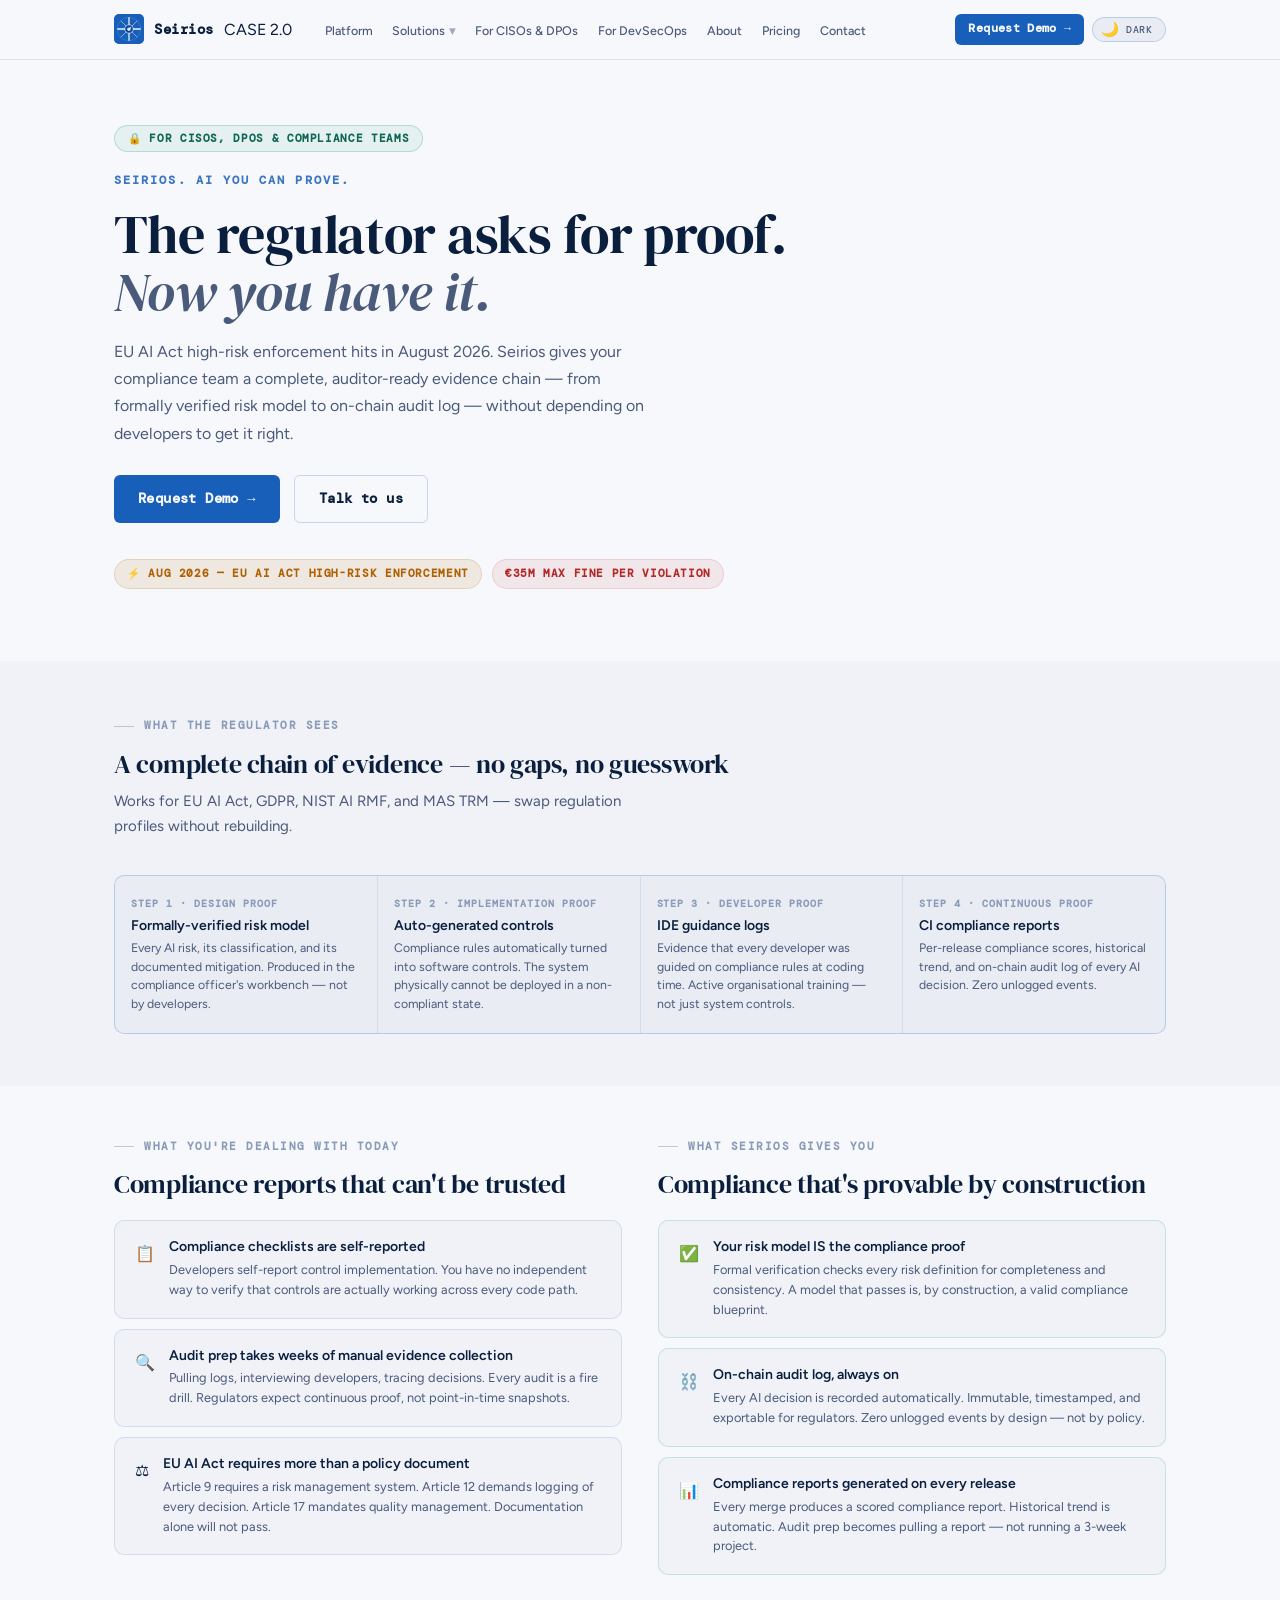
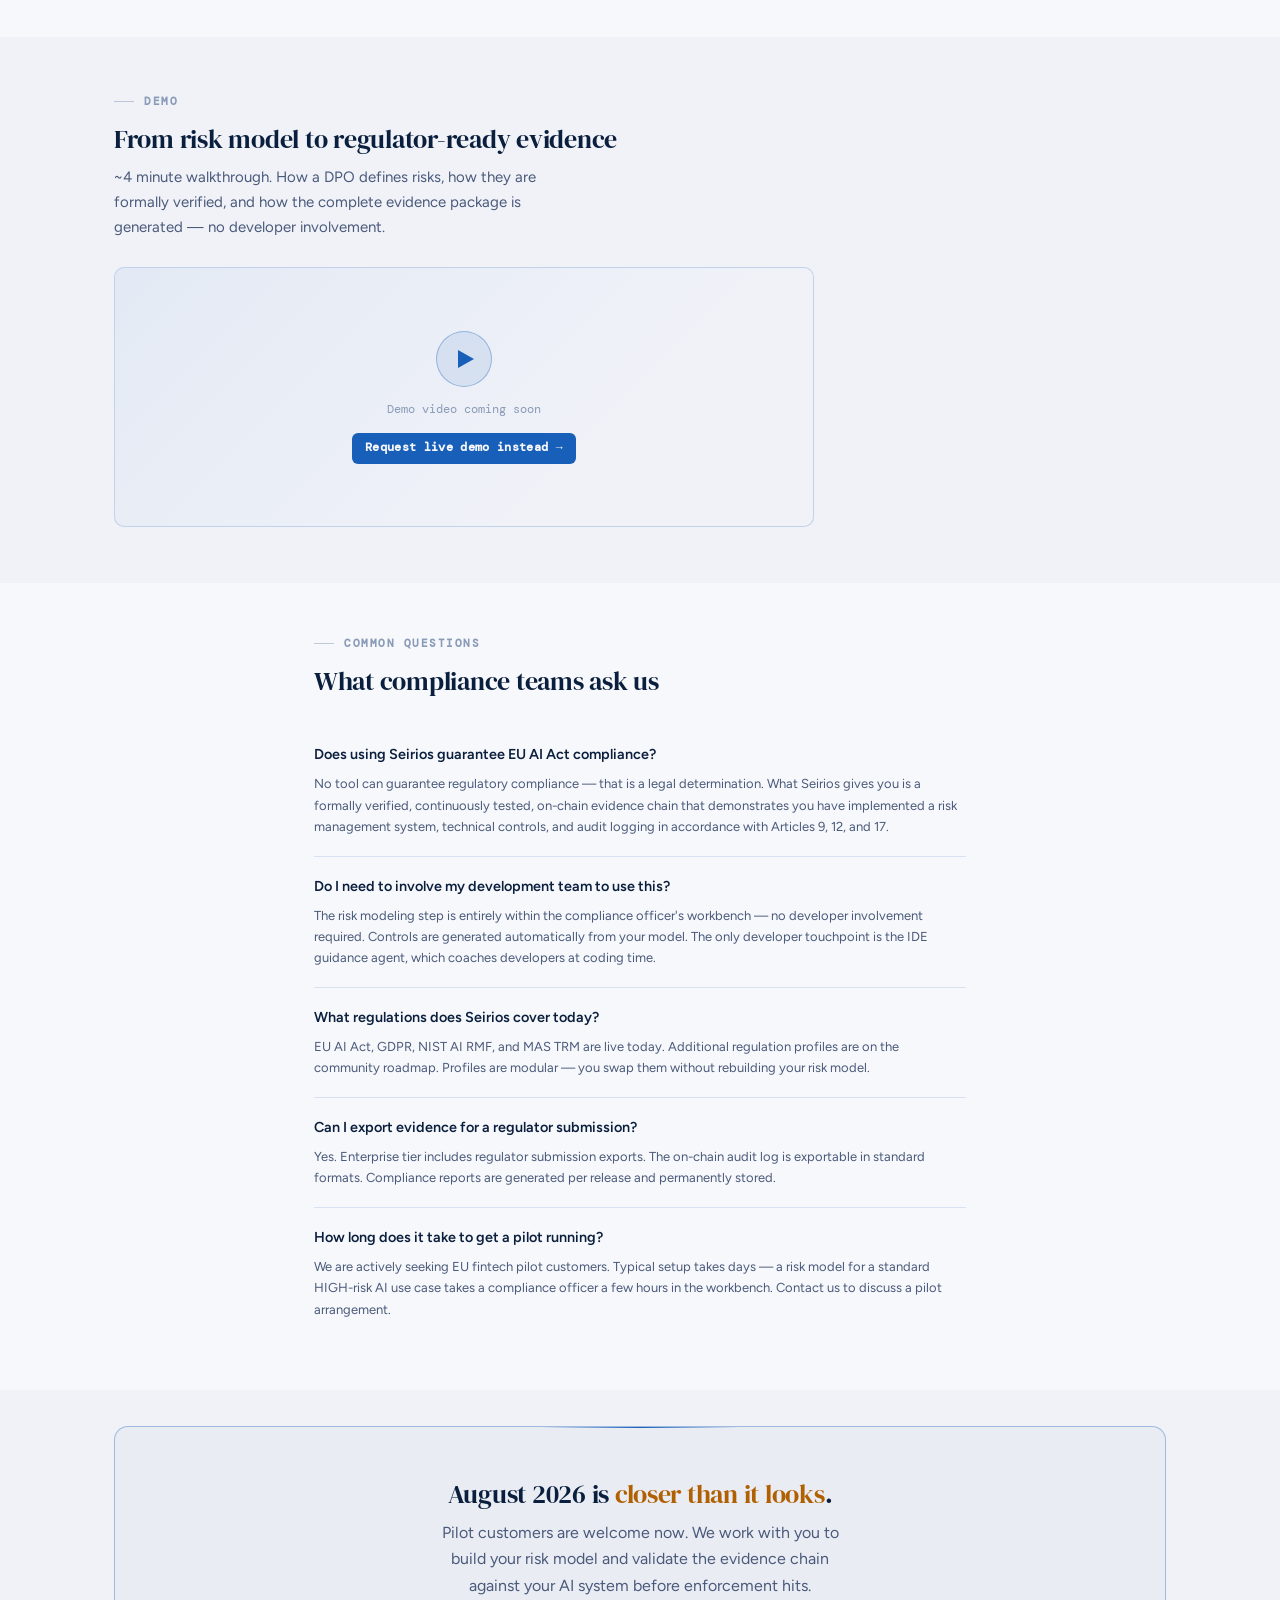
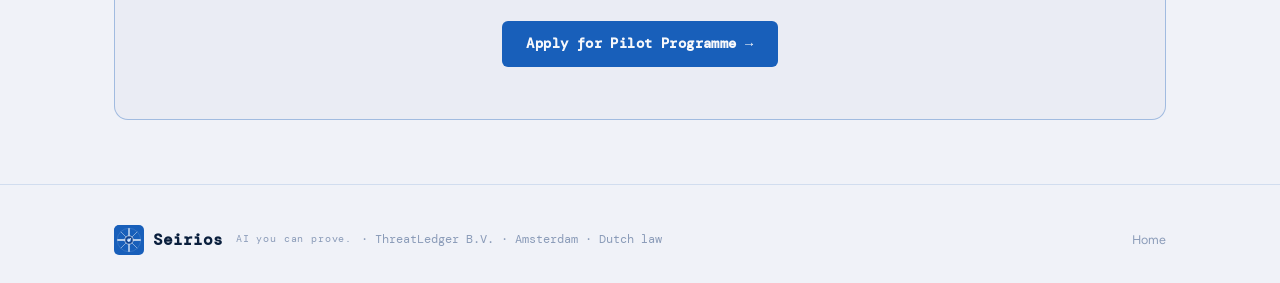
==== commit cbf878cb: "added slogan, Seirios - AI you can prove" ====
--- a/for-ciso.html
+++ b/for-ciso.html
@@ -729,6 +729,7 @@
   <section class="audience-hero">
     <div class="container">
       <div class="audience-tag">🔒 For CISOs, DPOs &amp; Compliance Teams</div>
+      <p style="font-family:var(--font-mono);font-size:0.72rem;font-weight:600;letter-spacing:0.18em;text-transform:uppercase;color:var(--cyan);margin-bottom:14px;opacity:0.85;">Seirios. AI you can prove.</p>
       <h1 class="display-xl" style="max-width:680px; margin-bottom:16px;">
         The regulator asks for proof.<br/><em class="accent">Now you have it.</em>
       </h1>
@@ -836,6 +837,7 @@
         <path d="M14.6 16.1 L15.6 17.5 L17.8 14.3" fill="none" stroke="#ffffff" stroke-width="0.9" stroke-linecap="round" stroke-linejoin="round"/>
       </svg>
           <span style="font-family:var(--font-mono);font-weight:600;">Seirios</span>
+          <span style="font-family:var(--font-mono); font-size:0.65rem; color:var(--text-muted); letter-spacing:0.08em; margin-left:4px;">AI you can prove.</span>
           <span style="color:var(--text-muted);font-size:0.78rem;font-family:var(--font-mono);">· ThreatLedger B.V. · Amsterdam · Dutch law</span>
         </div>
         <div style="display:flex;gap:18px;">
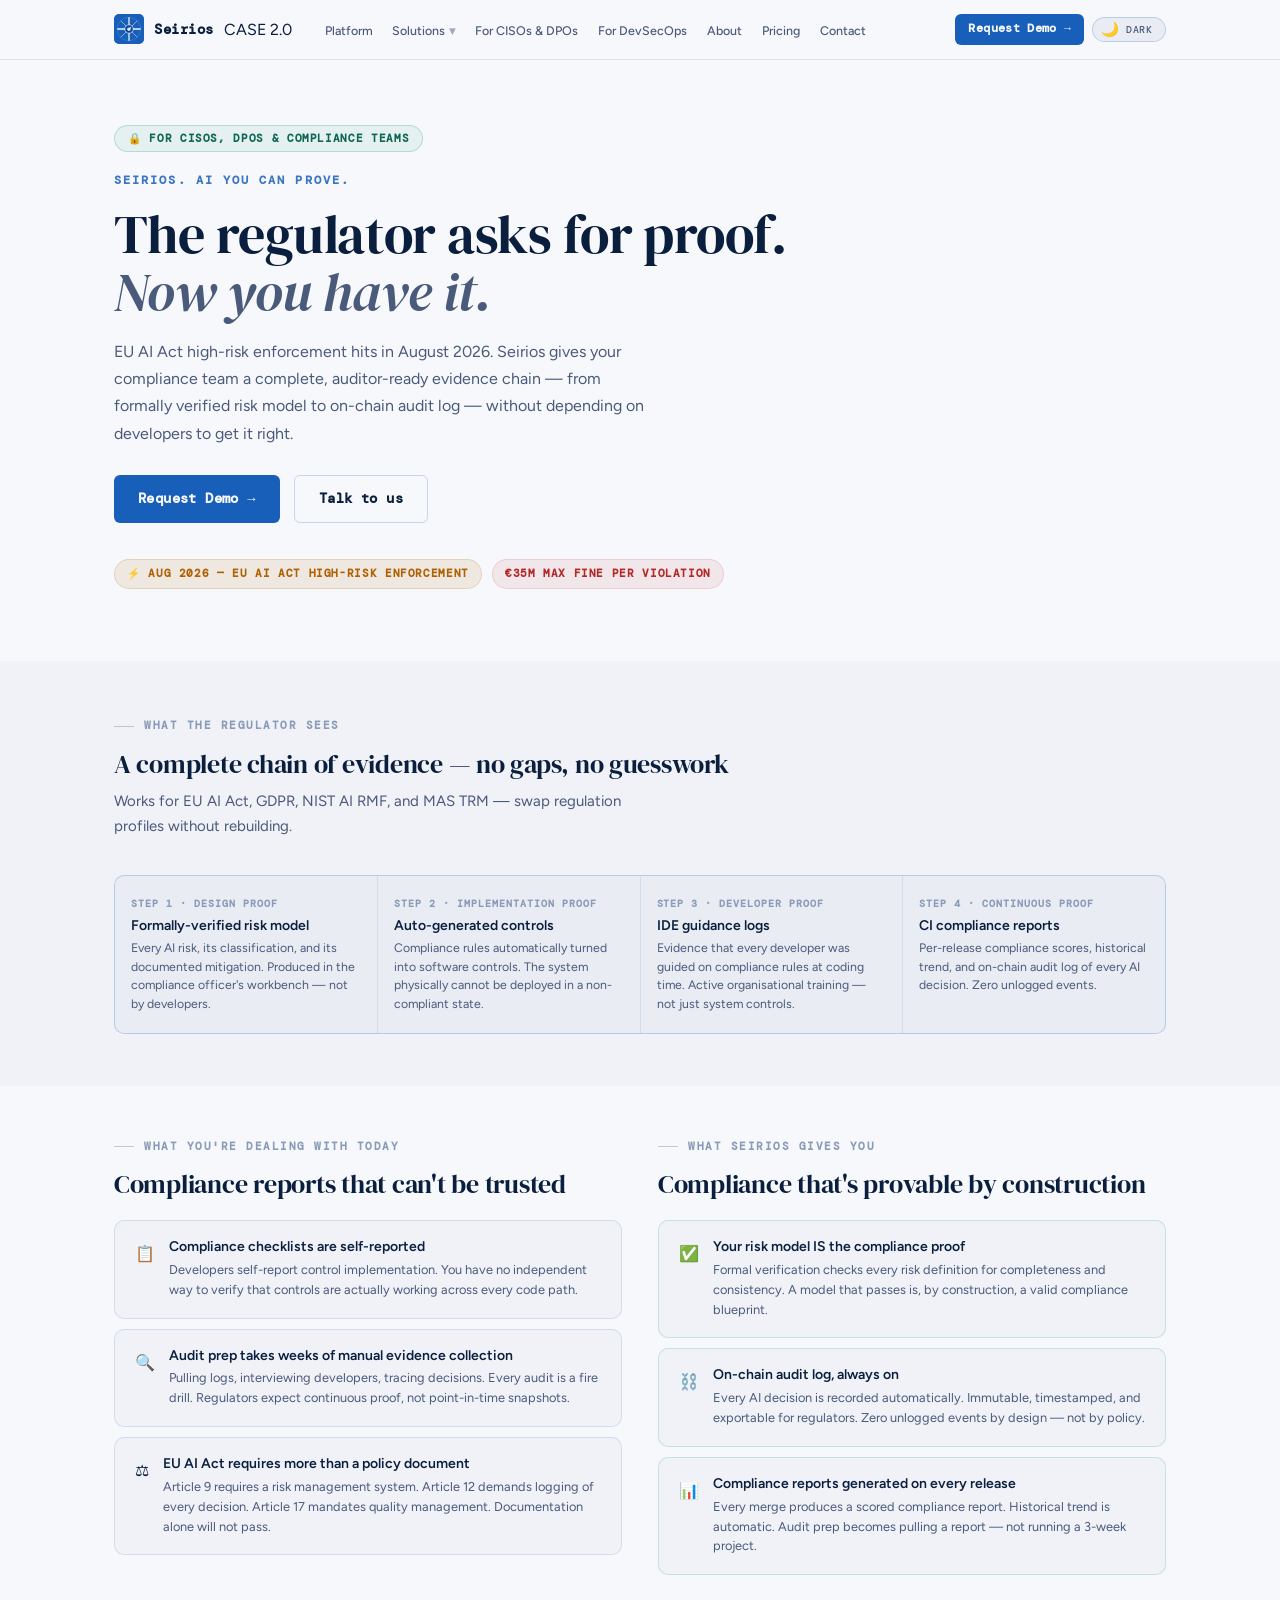
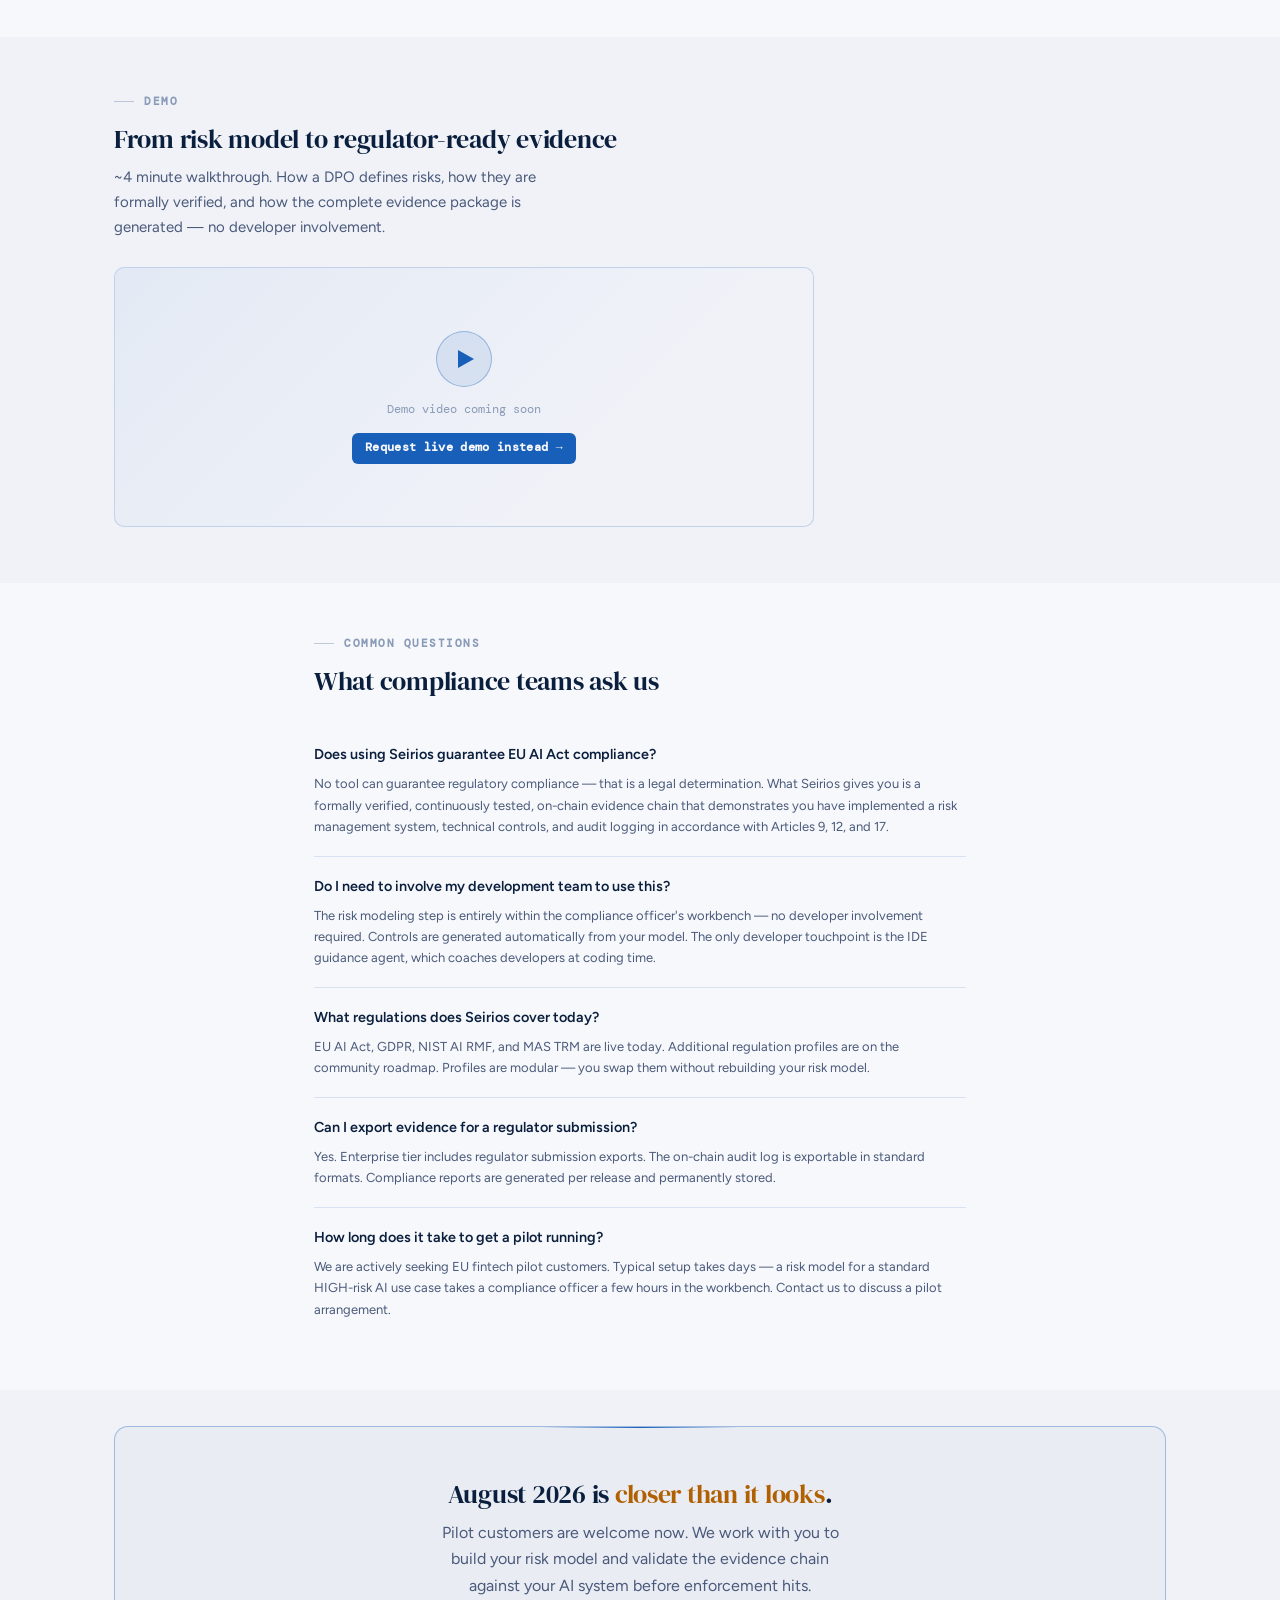
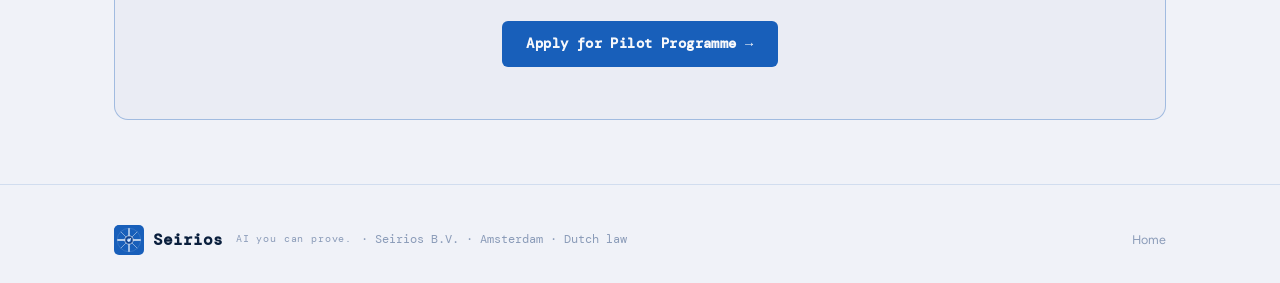
==== commit d1cc64d0: "replace Threadledger B.V. by Seirios B.V." ====
--- a/for-ciso.html
+++ b/for-ciso.html
@@ -633,7 +633,7 @@
   <meta name="viewport" content="width=device-width, initial-scale=1.0" />
   <title>Seirios for CISOs & DPOs — AI you can prove.</title>
   <meta name="description" content="For CISOs, DPOs and compliance teams: Seirios gives you a complete auditor-ready evidence chain for EU AI Act and GDPR." />
-  <link rel="icon" type="image/svg+xml" href="assets/favicon.svg" />
+  <link rel="icon" type="image/svg+xml" href="/assets/favicon.svg" />
   <script src="js/theme.js"></script>
   <style>
     .audience-hero { padding: calc(var(--nav-h) + 64px) 0 72px; position:relative; z-index:1; }
@@ -838,7 +838,7 @@
       </svg>
           <span style="font-family:var(--font-mono);font-weight:600;">Seirios</span>
           <span style="font-family:var(--font-mono); font-size:0.65rem; color:var(--text-muted); letter-spacing:0.08em; margin-left:4px;">AI you can prove.</span>
-          <span style="color:var(--text-muted);font-size:0.78rem;font-family:var(--font-mono);">· ThreatLedger B.V. · Amsterdam · Dutch law</span>
+          <span style="color:var(--text-muted);font-size:0.78rem;font-family:var(--font-mono);">· Seirios B.V. · Amsterdam · Dutch law</span>
         </div>
         <div style="display:flex;gap:18px;">
           <a href="index.html" style="color:var(--text-muted);text-decoration:none;font-size:0.78rem;">Home</a>
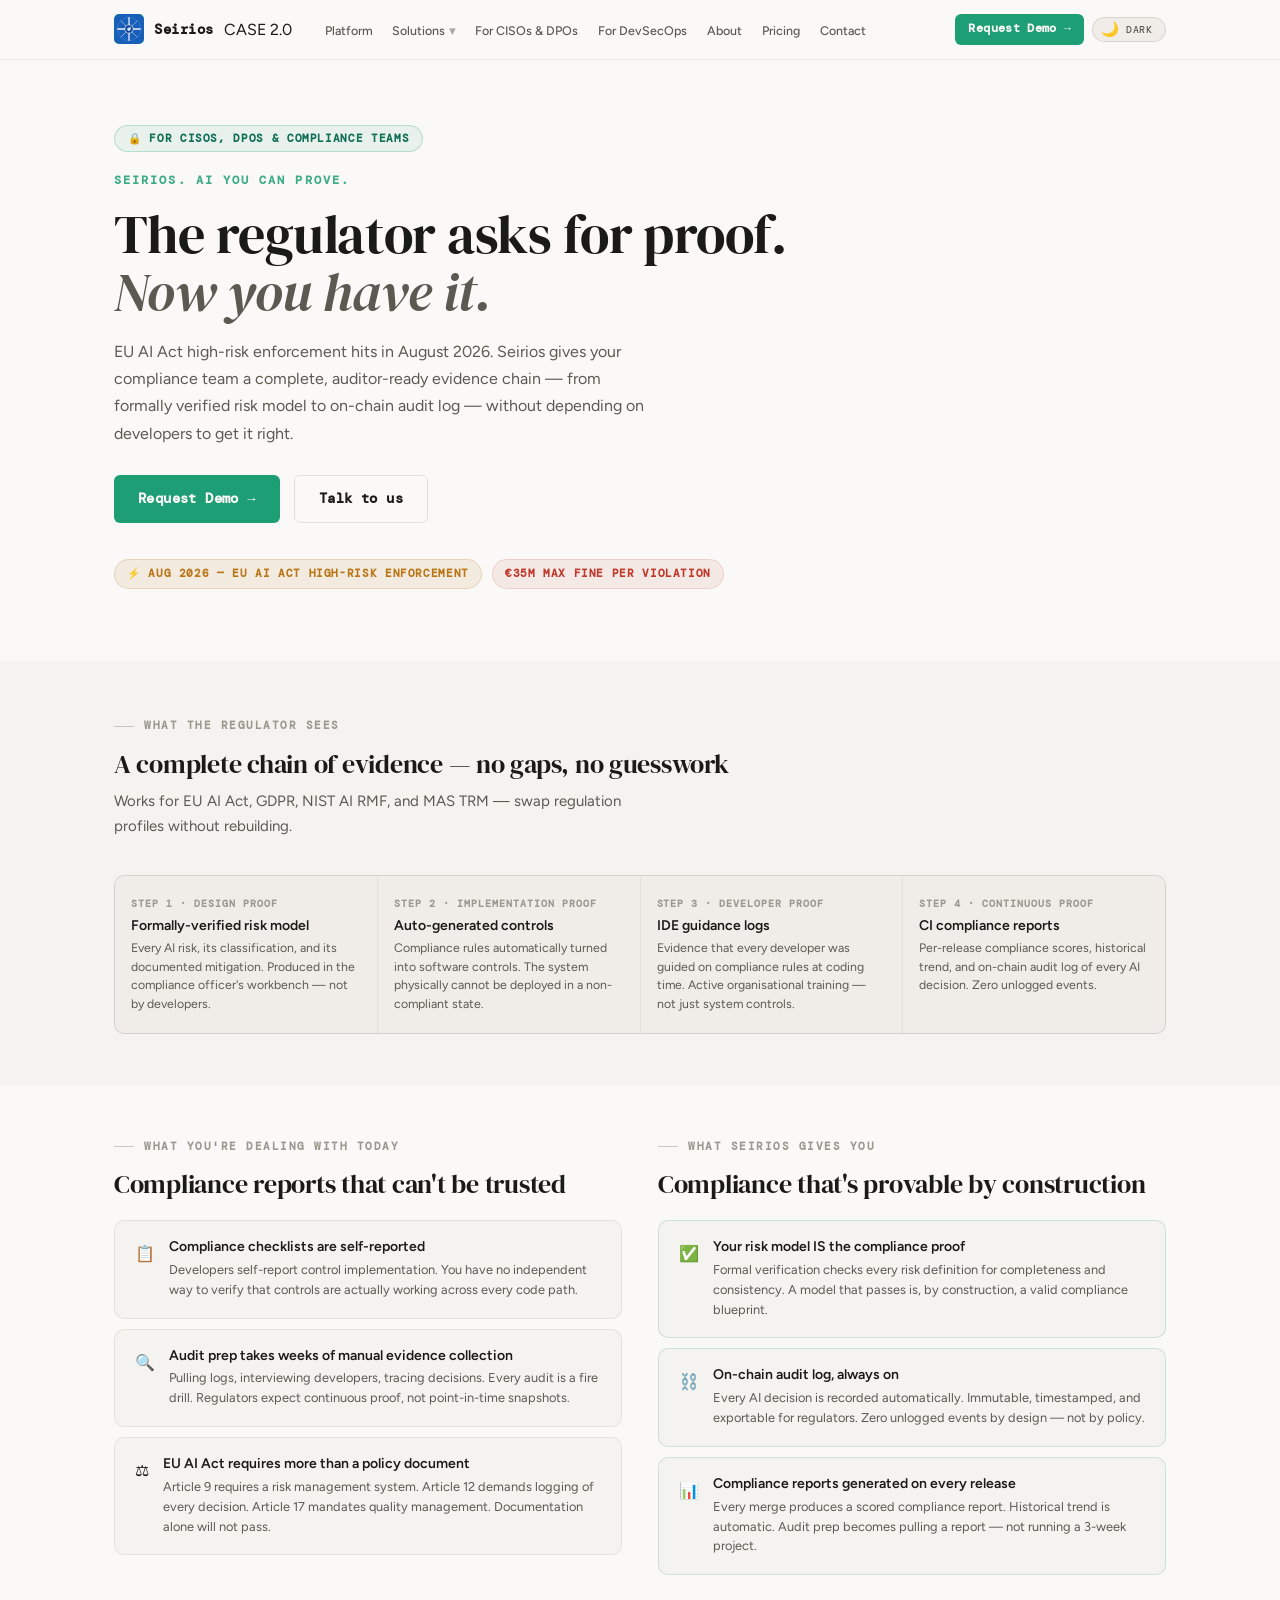
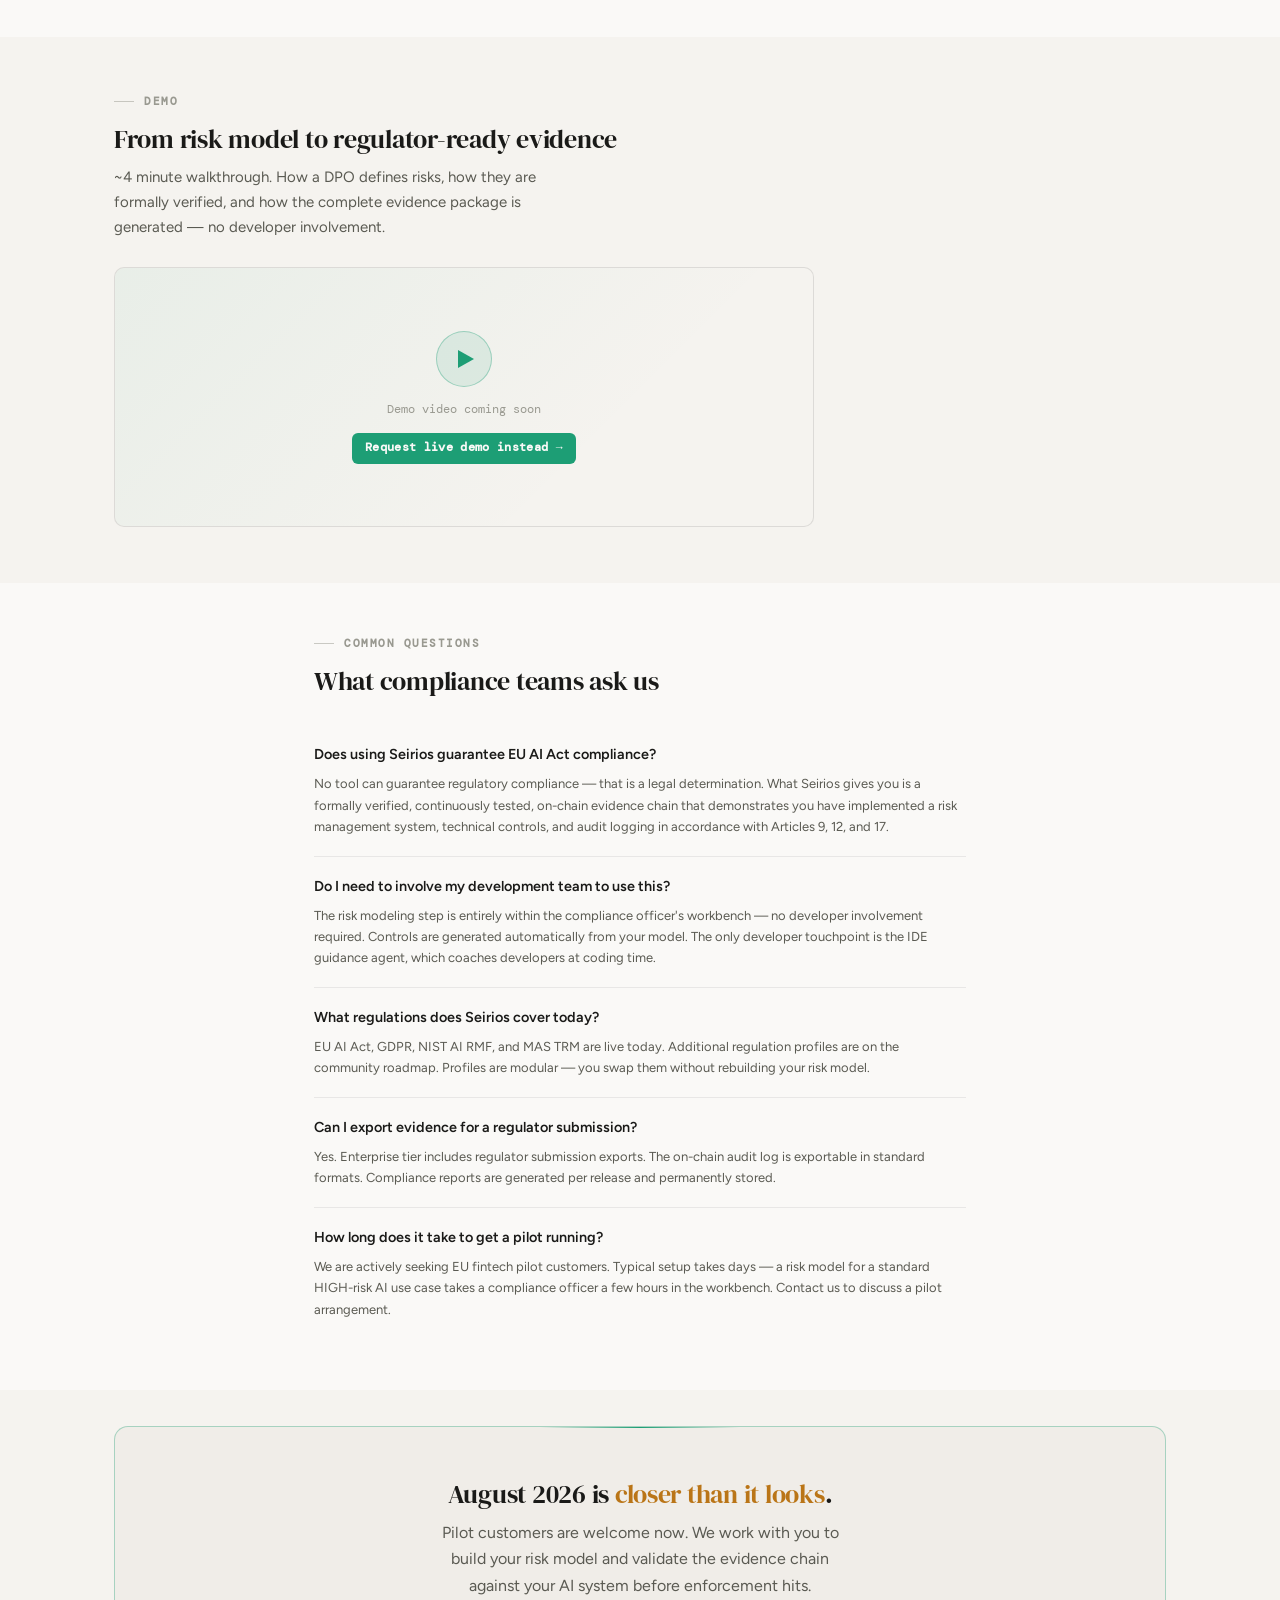
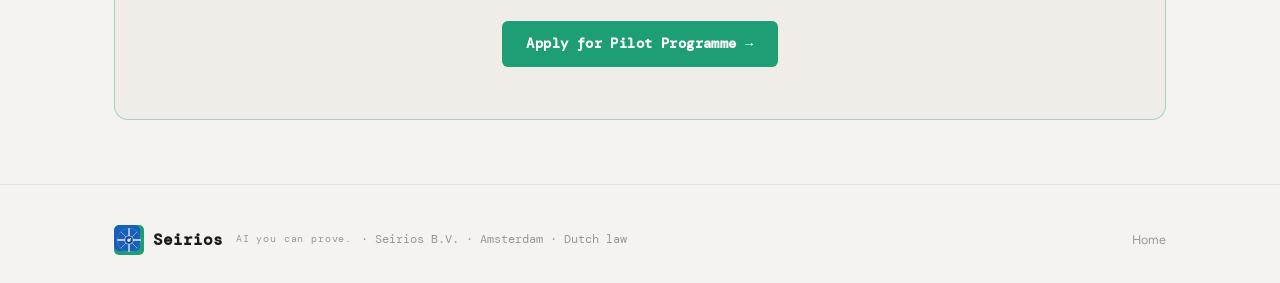
==== commit 57f43135: "restored original styling of first commit, except for favicon, logo" ====
--- a/for-ciso.html
+++ b/for-ciso.html
@@ -11,11 +11,11 @@
     .nav {
       position: fixed; top: 0; left: 0; right: 0; z-index: 100;
       height: 60px; display: flex; align-items: center;
-      background: rgba(247,248,251,0.93);
+      background: rgba(250,249,247,0.92);
       backdrop-filter: blur(12px);
       border-bottom: 0.5px solid rgba(0,0,0,0.07);
     }
-    [data-theme="dark"] .nav { background: rgba(13,17,23,0.90); }
+    [data-theme="dark"] .nav { background: rgba(8,12,20,0.88); }
     .nav-inner {
       display: flex; align-items: center;
       width: 100%; max-width: 1100px; margin: 0 auto; padding: 0 24px;
@@ -27,50 +27,50 @@
     /* Desktop links */
     .nav-links { display: flex; align-items: center; gap: 2px; list-style: none; margin: 0 auto 0 24px; padding: 0; }
     .nav-links a, .nav-dropdown-trigger {
-      color: #4a5a7a; text-decoration: none; font-size: 0.78rem; font-weight: 500;
+      color: #5a5a52; text-decoration: none; font-size: 0.78rem; font-weight: 500;
       padding: 5px 9px; border-radius: 4px; transition: all 0.15s;
       background: none; border: none; cursor: pointer; font-family: inherit;
       white-space: nowrap;
     }
-    [data-theme="dark"] .nav-links a, [data-theme="dark"] .nav-dropdown-trigger { color: #8aabcc; }
-    .nav-links a:hover, .nav-dropdown-trigger:hover { color: #0a1f3d; background: #eaecf4; }
-    [data-theme="dark"] .nav-links a:hover, [data-theme="dark"] .nav-dropdown-trigger:hover { color: #e2ecf8; background: #182233; }
-    .nav-links a.active { color: #185fba; }
-    [data-theme="dark"] .nav-links a.active { color: #4a9eff; }
+    [data-theme="dark"] .nav-links a, [data-theme="dark"] .nav-dropdown-trigger { color: #8a9bb0; }
+    .nav-links a:hover, .nav-dropdown-trigger:hover { color: #1a1a18; background: #f0ede8; }
+    [data-theme="dark"] .nav-links a:hover, [data-theme="dark"] .nav-dropdown-trigger:hover { color: #e8edf4; background: #162030; }
+    .nav-links a.active { color: #1D9E75; }
+    [data-theme="dark"] .nav-links a.active { color: #00e0ff; }
     /* Dropdown */
     .nav-dropdown { position: relative; list-style: none; }
     .nav-dropdown-trigger { display: inline-flex; align-items: center; gap: 4px; }
     .nav-dropdown-arrow { font-size: 0.55rem; }
     .nav-dropdown-menu {
       position: absolute; top: calc(100% + 8px); left: 0; min-width: 200px;
-      background: #f7f8fb; border: 0.5px solid rgba(24,95,186,0.20); border-radius: 10px;
+      background: #faf9f7; border: 0.5px solid rgba(0,0,0,0.10); border-radius: 10px;
       box-shadow: 0 4px 24px rgba(0,0,0,0.1); padding: 6px;
       opacity: 0; visibility: hidden; transform: translateY(-4px);
       transition: all 0.15s; z-index: 200;
     }
-    [data-theme="dark"] .nav-dropdown-menu { background: #131c2a; border-color: rgba(255,255,255,0.1); }
+    [data-theme="dark"] .nav-dropdown-menu { background: #111927; border-color: rgba(255,255,255,0.1); }
     .nav-dropdown:hover .nav-dropdown-menu,
     .nav-dropdown:focus-within .nav-dropdown-menu { opacity: 1; visibility: visible; transform: translateY(0); }
     .nav-dropdown-item { display: flex; align-items: flex-start; gap: 10px; padding: 9px 12px; border-radius: 6px; text-decoration: none; }
-    .nav-dropdown-item:hover { background: #eaecf4; }
-    [data-theme="dark"] .nav-dropdown-item:hover { background: #182233; }
+    .nav-dropdown-item:hover { background: #f0ede8; }
+    [data-theme="dark"] .nav-dropdown-item:hover { background: #162030; }
     .nav-dropdown-item-icon { font-size: 0.875rem; flex-shrink: 0; margin-top: 1px; }
-    .nav-dropdown-item-text strong { display: block; font-size: 0.78rem; font-weight: 600; color: #0a1f3d; margin-bottom: 1px; }
-    [data-theme="dark"] .nav-dropdown-item-text strong { color: #e2ecf8; }
-    .nav-dropdown-item-text span { font-size: 0.7rem; color: #8a9bb8; line-height: 1.4; }
+    .nav-dropdown-item-text strong { display: block; font-size: 0.78rem; font-weight: 600; color: #1a1a18; margin-bottom: 1px; }
+    [data-theme="dark"] .nav-dropdown-item-text strong { color: #e8edf4; }
+    .nav-dropdown-item-text span { font-size: 0.7rem; color: #999990; line-height: 1.4; }
     .nav-dropdown-divider { height: 0.5px; background: rgba(0,0,0,0.07); margin: 4px 6px; }
     /* Right side */
     .nav-right { display: flex; align-items: center; gap: 8px; margin-left: 12px; flex-shrink: 0; }
     /* Theme toggle */
     .theme-toggle {
       display: inline-flex; align-items: center; gap: 6px;
-      background: #eaecf4; border: 0.5px solid rgba(24,95,186,0.20); border-radius: 999px;
+      background: #f0ede8; border: 0.5px solid rgba(0,0,0,0.10); border-radius: 999px;
       padding: 4px 12px 4px 8px; cursor: pointer;
       font-family: monospace; font-size: 0.65rem; font-weight: 600;
-      color: #4a5a7a; letter-spacing: 0.04em; text-transform: uppercase;
+      color: #5a5a52; letter-spacing: 0.04em; text-transform: uppercase;
       transition: all 0.15s;
     }
-    [data-theme="dark"] .theme-toggle { background: #182233; border-color: rgba(255,255,255,0.1); color: #8aabcc; }
+    [data-theme="dark"] .theme-toggle { background: #162030; border-color: rgba(255,255,255,0.1); color: #8a9bb0; }
     /* Hamburger — hidden on desktop, flex on mobile via media query */
     .nav-hamburger {
       display: none !important;
@@ -78,7 +78,7 @@
       cursor: pointer; padding: 8px; border-radius: 4px; margin-left: auto; flex-shrink: 0;
     }
     .nav-hamburger span {
-      display: block; width: 20px; height: 2px; background: #0a1f3d;
+      display: block; width: 20px; height: 2px; background: #1a1a18;
       border-radius: 2px; transition: all 0.22s ease; transform-origin: center;
     }
     [data-theme="dark"] .nav-hamburger span { background: #e8edf4; }
@@ -89,25 +89,25 @@
     .nav-mobile {
       display: none; /* JS adds .open which changes to block */
       position: fixed; top: 60px; left: 0; right: 0; z-index: 99;
-      background: #f7f8fb; border-bottom: 0.5px solid rgba(0,0,0,0.07);
+      background: #faf9f7; border-bottom: 0.5px solid rgba(0,0,0,0.07);
       box-shadow: 0 8px 24px rgba(0,0,0,0.08);
       padding: 12px 0 16px;
       animation: slideDown 0.2s ease;
     }
-    [data-theme="dark"] .nav-mobile { background: #0f1520; }
+    [data-theme="dark"] .nav-mobile { background: #0d1421; }
     @keyframes slideDown { from { opacity: 0; transform: translateY(-8px); } to { opacity: 1; transform: translateY(0); } }
     .nav-mobile a {
-      display: block; padding: 11px 24px; color: #4a5a7a; text-decoration: none;
+      display: block; padding: 11px 24px; color: #5a5a52; text-decoration: none;
       font-size: 0.9rem; font-weight: 500; transition: all 0.15s;
     }
-    [data-theme="dark"] .nav-mobile a { color: #8aabcc; }
-    .nav-mobile a:hover { color: #0a1f3d; background: #eaecf4; }
-    [data-theme="dark"] .nav-mobile a:hover { color: #e2ecf8; background: #182233; }
-    .nav-mobile a.active { color: #185fba; }
-    [data-theme="dark"] .nav-mobile a.active { color: #4a9eff; }
+    [data-theme="dark"] .nav-mobile a { color: #8a9bb0; }
+    .nav-mobile a:hover { color: #1a1a18; background: #f0ede8; }
+    [data-theme="dark"] .nav-mobile a:hover { color: #e8edf4; background: #162030; }
+    .nav-mobile a.active { color: #1D9E75; }
+    [data-theme="dark"] .nav-mobile a.active { color: #00e0ff; }
     .nav-mobile-group {
       padding: 10px 24px 4px; font-family: monospace; font-size: 0.62rem;
-      font-weight: 700; text-transform: uppercase; letter-spacing: 0.12em; color: #8a9bb8;
+      font-weight: 700; text-transform: uppercase; letter-spacing: 0.12em; color: #999990;
     }
     .nav-mobile-sub { padding-left: 36px !important; font-size: 0.85rem !important; }
     .nav-mobile-divider { height: 0.5px; background: rgba(0,0,0,0.07); margin: 6px 24px; }
@@ -139,34 +139,34 @@
 /* ── LIGHT THEME (default) ── */
 :root {
   /* Backgrounds */
-  --bg-void:        #f7f8fb;
-  --bg-deep:        #f0f2f8;
-  --bg-surface:     #eaecf4;
-  --bg-raised:      #e2e5f0;
-  --bg-card:        #f0f2f8;
+  --bg-void:        #faf9f7;
+  --bg-deep:        #f5f3ef;
+  --bg-surface:     #f0ede8;
+  --bg-raised:      #ebe7e1;
+  --bg-card:        #f5f3ef;
 
   /* Borders */
-  --border-dim:     rgba(24,95,186,0.14);
-  --border-subtle:  rgba(24,95,186,0.22);
-  --border-accent:  rgba(24,95,186,0.35);
+  --border-dim:     rgba(0,0,0,0.07);
+  --border-subtle:  rgba(0,0,0,0.10);
+  --border-accent:  rgba(29,158,117,0.35);
 
   /* Accent colours */
-  --cyan:           #185fba;
-  --cyan-dim:       rgba(24,95,186,0.10);
-  --cyan-glow:      rgba(24,95,186,0.06);
-  --green:          #0e6655;
-  --green-dim:      rgba(14,102,85,0.10);
-  --amber:          #b06000;
-  --amber-dim:      rgba(176,96,0,0.10);
-  --red:            #b52828;
-  --red-dim:        rgba(181,40,40,0.08);
+  --cyan:           #1D9E75;
+  --cyan-dim:       rgba(29,158,117,0.10);
+  --cyan-glow:      rgba(29,158,117,0.06);
+  --green:          #0F6E56;
+  --green-dim:      rgba(15,110,86,0.10);
+  --amber:          #BA7517;
+  --amber-dim:      rgba(186,117,23,0.10);
+  --red:            #C0392B;
+  --red-dim:        rgba(192,57,43,0.08);
 
   /* Text */
-  --text-primary:   #0a1f3d;
-  --text-secondary: #4a5a7a;
-  --text-muted:     #8a9bb8;
-  --text-cyan:      #185fba;
-  --text-green:     #0e6655;
+  --text-primary:   #1a1a18;
+  --text-secondary: #5a5a52;
+  --text-muted:     #999990;
+  --text-cyan:      #1D9E75;
+  --text-green:     #0F6E56;
 
   /* Typography */
   --font-display:   'DM Serif Display', Georgia, serif;
@@ -180,8 +180,8 @@
   --radius-xl:      14px;
 
   /* Shadows */
-  --shadow-card:    0 1px 3px rgba(10,31,61,0.06), 0 4px 12px rgba(10,31,61,0.04);
-  --shadow-glow:    0 0 20px rgba(24,95,186,0.08);
+  --shadow-card:    0 1px 3px rgba(0,0,0,0.06), 0 4px 12px rgba(0,0,0,0.04);
+  --shadow-glow:    0 0 20px rgba(29,158,117,0.08);
 
   --transition:     0.2s cubic-bezier(0.4, 0, 0.2, 1);
 
@@ -191,38 +191,38 @@
 
 /* ── DARK THEME ── */
 [data-theme="dark"] {
-  --bg-void:        #0d1117;
-  --bg-deep:        #0f1520;
-  --bg-surface:     #131c2a;
-  --bg-raised:      #182233;
+  --bg-void:        #080c14;
+  --bg-deep:        #0d1421;
+  --bg-surface:     #111927;
+  --bg-raised:      #162030;
   --bg-card:        #1a2638;
 
-  --border-dim:     rgba(74,158,255,0.06);
-  --border-subtle:  rgba(74,158,255,0.12);
-  --border-accent:  rgba(74,158,255,0.28);
-
-  --cyan:           #4a9eff;
-  --cyan-dim:       rgba(74,158,255,0.15);
-  --cyan-glow:      rgba(74,158,255,0.08);
-  --green:          #00d98a;
-  --green-dim:      rgba(0,217,138,0.12);
+  --border-dim:     rgba(255,255,255,0.06);
+  --border-subtle:  rgba(255,255,255,0.10);
+  --border-accent:  rgba(0,224,255,0.25);
+
+  --cyan:           #00e0ff;
+  --cyan-dim:       rgba(0,224,255,0.15);
+  --cyan-glow:      rgba(0,224,255,0.08);
+  --green:          #00ff88;
+  --green-dim:      rgba(0,255,136,0.12);
   --amber:          #ffaa00;
   --amber-dim:      rgba(255,170,0,0.12);
   --red:            #ff4466;
   --red-dim:        rgba(255,68,102,0.12);
 
-  --text-primary:   #e2ecf8;
-  --text-secondary: #8aabcc;
-  --text-muted:     #3d5470;
-  --text-cyan:      #4a9eff;
-  --text-green:     #00d98a;
+  --text-primary:   #e8edf4;
+  --text-secondary: #8a9bb0;
+  --text-muted:     #4a5a6e;
+  --text-cyan:      #00e0ff;
+  --text-green:     #00ff88;
 
   --font-display:   'Space Mono', 'Courier New', monospace;
   --font-mono:      'Space Mono', 'Courier New', monospace;
   --font-body:      'DM Sans', system-ui, sans-serif;
 
   --shadow-card:    0 1px 3px rgba(0,0,0,0.4), 0 4px 16px rgba(0,0,0,0.3);
-  --shadow-glow:    0 0 28px rgba(74,158,255,0.14);
+  --shadow-glow:    0 0 24px rgba(0,224,255,0.12);
 }
 
 /* ── Dark theme ambient glow ── */
@@ -231,8 +231,8 @@
   position: fixed;
   inset: 0;
   background-image:
-    radial-gradient(ellipse 80% 50% at 20% -10%, rgba(74,158,255,0.05) 0%, transparent 60%),
-    radial-gradient(ellipse 60% 40% at 80% 110%, rgba(0,217,138,0.03) 0%, transparent 60%);
+    radial-gradient(ellipse 80% 50% at 20% -10%, rgba(0,224,255,0.04) 0%, transparent 60%),
+    radial-gradient(ellipse 60% 40% at 80% 110%, rgba(0,255,136,0.03) 0%, transparent 60%);
   pointer-events: none;
   z-index: 0;
 }
@@ -301,13 +301,13 @@
   z-index: 100;
   height: var(--nav-h);
   display: flex; align-items: center;
-  background: rgba(247,248,251,0.93);
+  background: rgba(250,249,247,0.92);
   backdrop-filter: blur(16px) saturate(130%);
   border-bottom: 0.5px solid var(--border-dim);
   transition: background 0.3s ease, border-color 0.3s ease;
 }
 [data-theme="dark"] .nav {
-  background: rgba(13,17,23,0.90);
+  background: rgba(8,12,20,0.88);
 }
 
 .nav-inner {
@@ -330,7 +330,7 @@
   transition: background 0.3s ease;
 }
 [data-theme="dark"] .nav-logo-mark {
-  box-shadow: 0 0 14px rgba(74,158,255,0.28);
+  box-shadow: 0 0 14px rgba(0,224,255,0.25);
 }
 
 .nav-logo-text {
@@ -447,10 +447,10 @@
 }
 .btn-primary:hover { filter: brightness(1.08); transform: translateY(-1px); }
 [data-theme="dark"] .btn-primary {
-  box-shadow: 0 0 18px rgba(74,158,255,0.22);
+  box-shadow: 0 0 18px rgba(0,224,255,0.2);
 }
 [data-theme="dark"] .btn-primary:hover {
-  box-shadow: 0 0 28px rgba(74,158,255,0.38);
+  box-shadow: 0 0 28px rgba(0,224,255,0.35);
 }
 
 .btn-outline {
@@ -535,7 +535,7 @@
   font-family: var(--font-mono);
   box-shadow: var(--shadow-card);
 }
-:root .terminal { background: #0a1f3d; border-color: rgba(0,0,0,0.15); }
+:root .terminal { background: #1a1a18; border-color: rgba(0,0,0,0.15); }
 
 .terminal-bar {
   display: flex; align-items: center; gap: 7px;
@@ -551,7 +551,7 @@
 .terminal-body { padding: 18px 22px; font-size: 0.78rem; line-height: 1.7; }
 
 /* Terminal always sits on a dark background — hardcode light text for both themes */
-.t-cmd   { color: #e2ecf8; }
+.t-cmd   { color: #e8edf4; }
 .t-dim   { color: #5a6a7e; }
 .t-pass  { color: #3ecf8e; }
 .t-fail  { color: #ff6b6b; }
@@ -607,18 +607,18 @@
     /* ── CASE 2.0 badge ── */
     .nav-product-badge {
       display: inline-flex; align-items: center;
-      background: rgba(24,95,186,0.10);
-      border: 0.5px solid rgba(24,95,186,0.35);
+      background: rgba(29,158,117,0.10);
+      border: 0.5px solid rgba(29,158,117,0.35);
       border-radius: 4px; padding: 2px 7px;
       font-family: 'DM Mono', monospace;
       font-size: 0.58rem; font-weight: 600;
       letter-spacing: 0.09em; text-transform: uppercase;
-      color: #185fba; margin-left: 5px; white-space: nowrap;
+      color: #1D9E75; margin-left: 5px; white-space: nowrap;
     }
     [data-theme="dark"] .nav-product-badge {
-      background: rgba(74,158,255,0.12);
-      border-color: rgba(74,158,255,0.30);
-      color: #4a9eff;
+      background: rgba(0,224,255,0.15);
+      border-color: rgba(0,224,255,0.25);
+      color: #00e0ff;
     }
     /* ── Seirios star mark ── */
     .seirios-mark .star-bg { fill: #185fba; }
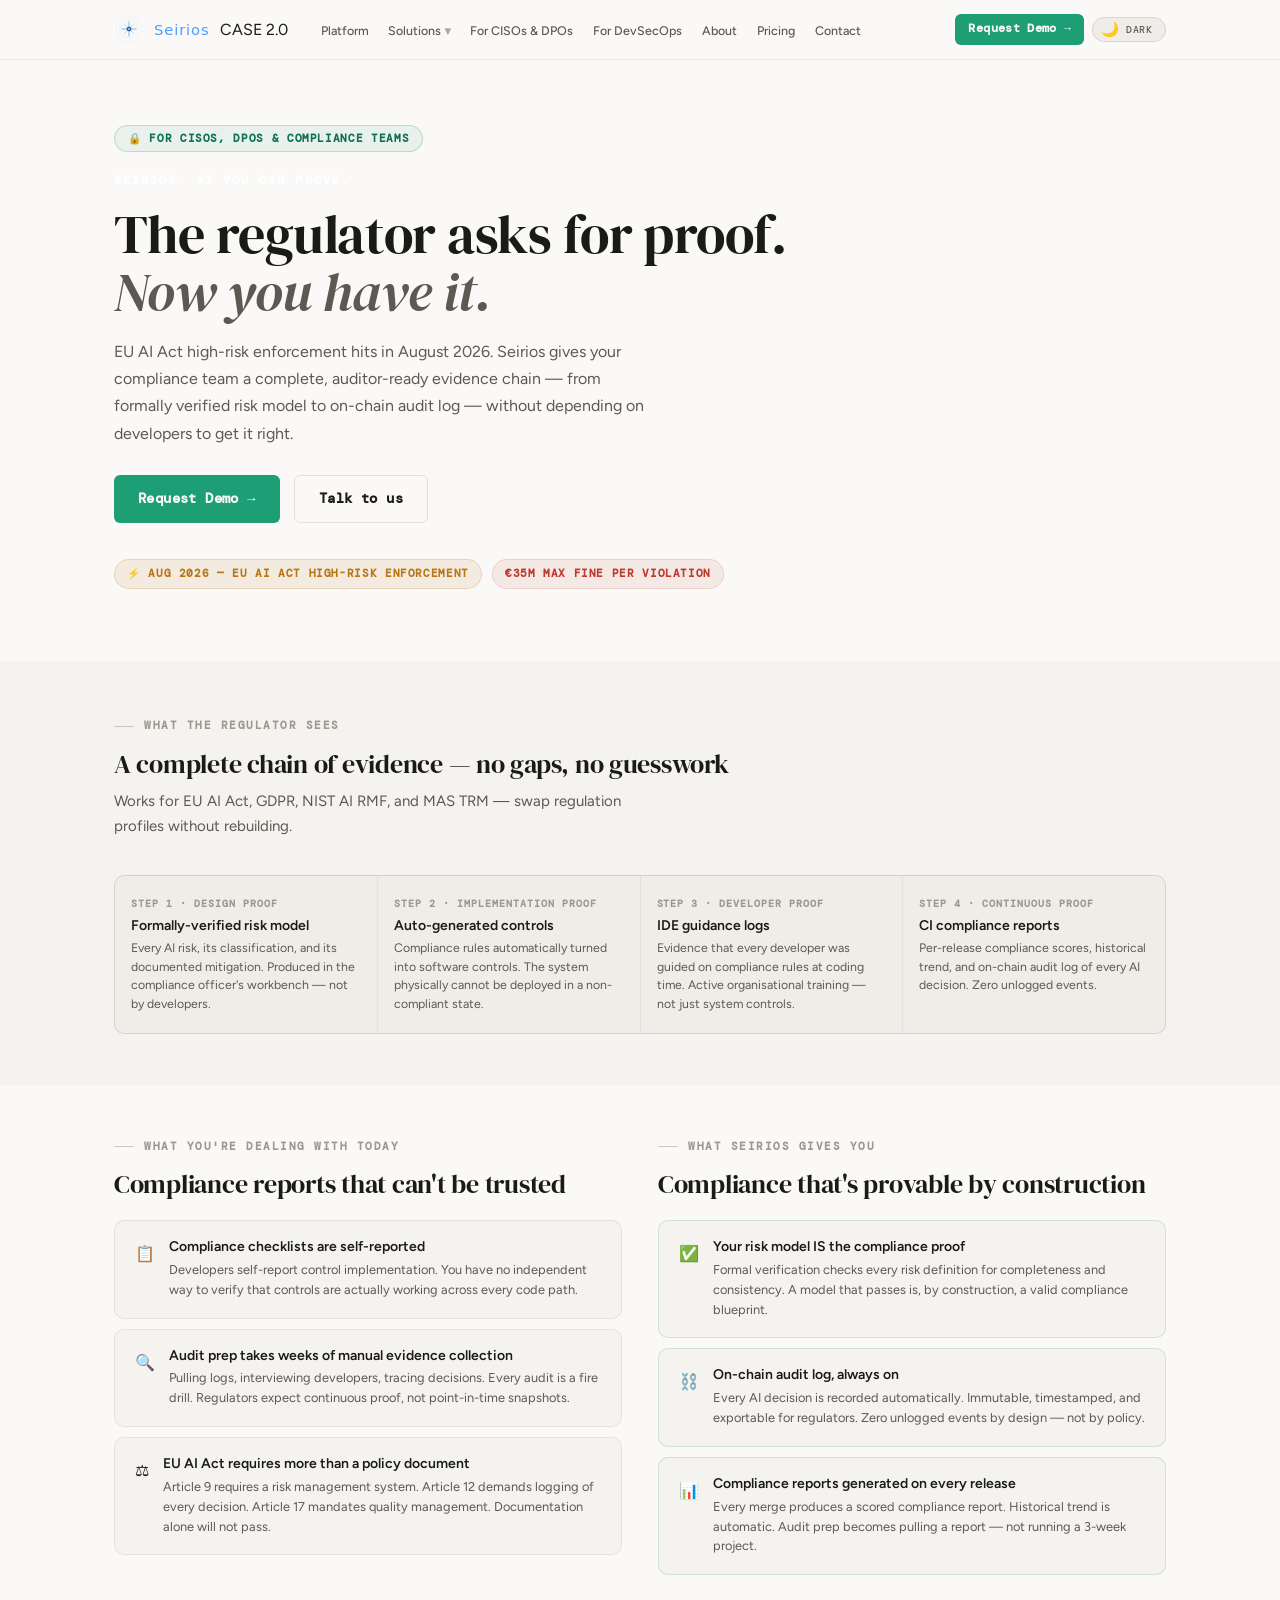
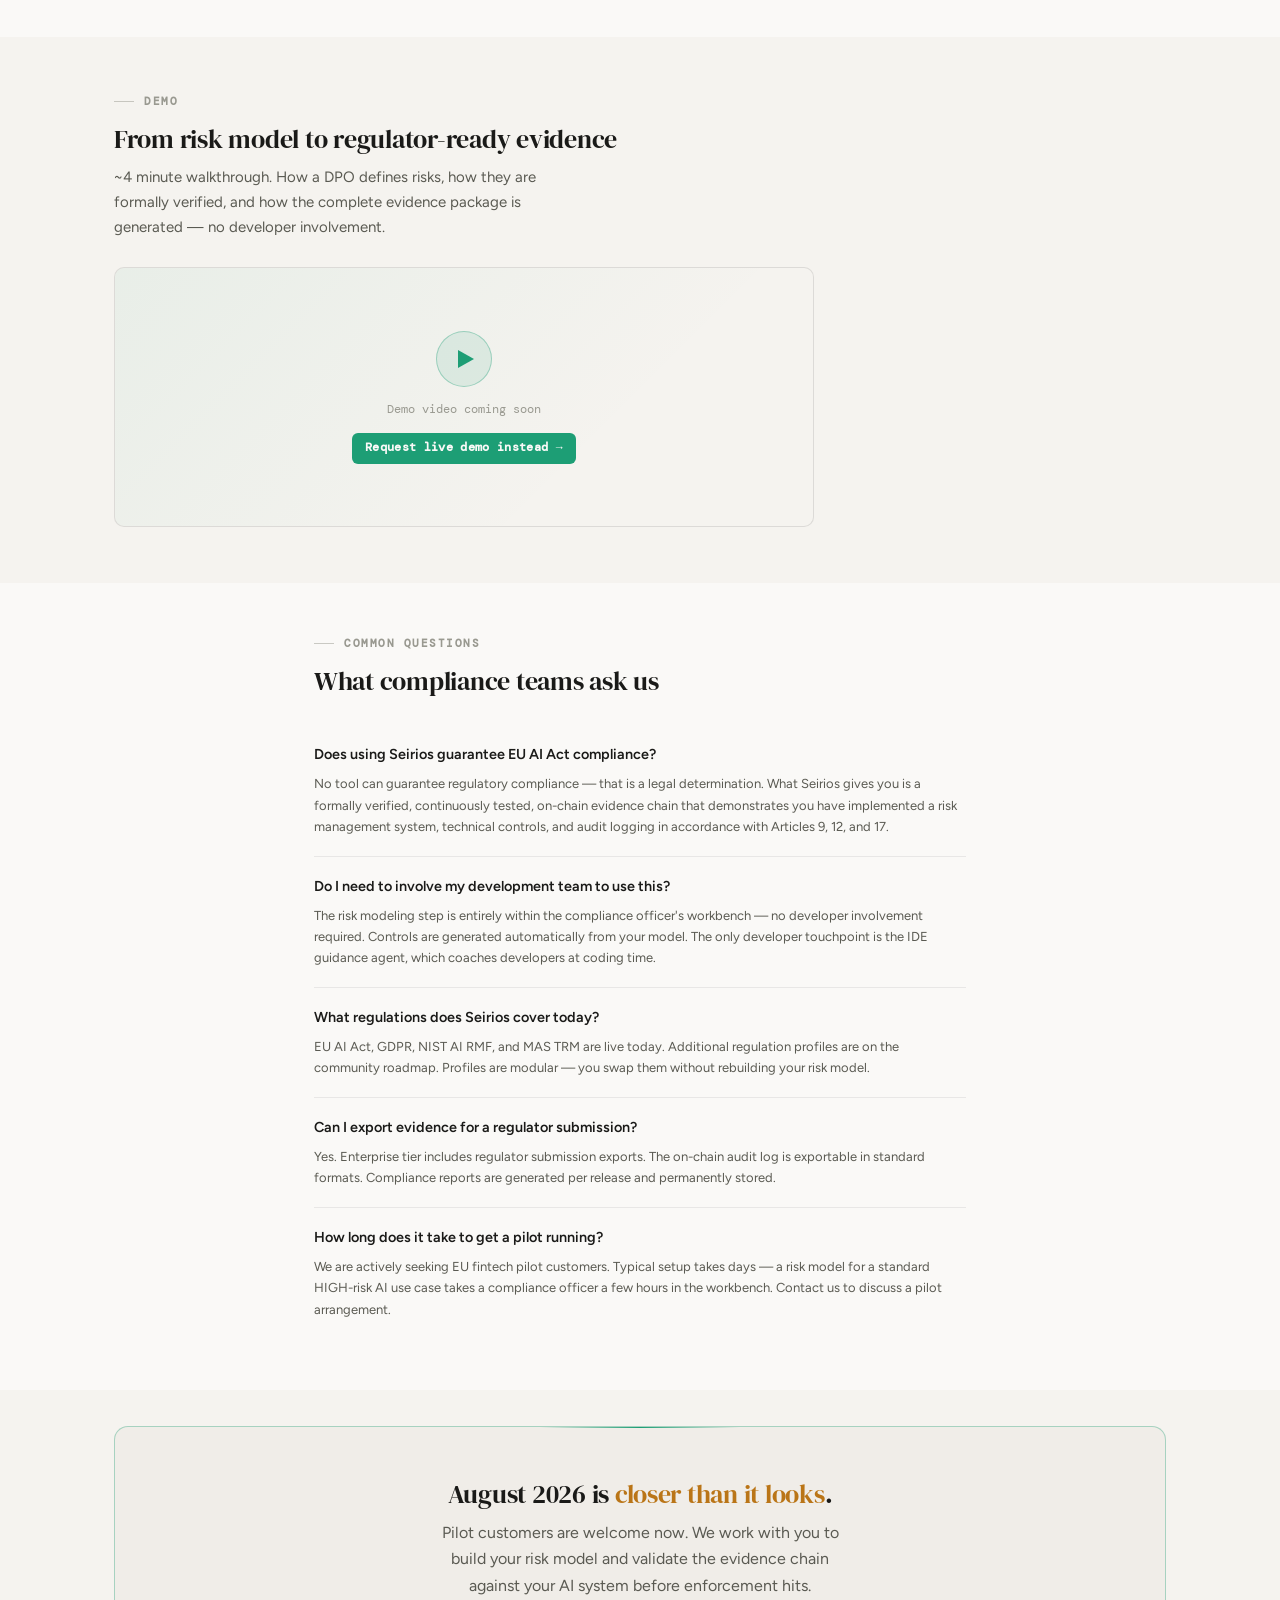
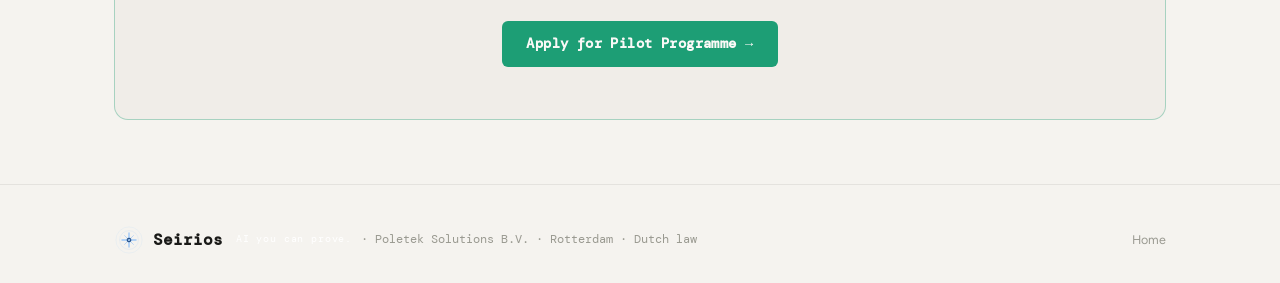
==== commit af35e228: "Replace Seirios BV by Poletek BV, commenting out videos to make site ready for publishing" ====
--- a/for-ciso.html
+++ b/for-ciso.html
@@ -604,27 +604,28 @@
 }
 }
   
-    /* ── CASE 2.0 badge ── */
+            /* ── CASE 2.0 badge ── */
     .nav-product-badge {
       display: inline-flex; align-items: center;
       background: rgba(29,158,117,0.10);
       border: 0.5px solid rgba(29,158,117,0.35);
       border-radius: 4px; padding: 2px 7px;
-      font-family: 'DM Mono', monospace;
+      font-family: var(--font-mono);
       font-size: 0.58rem; font-weight: 600;
       letter-spacing: 0.09em; text-transform: uppercase;
       color: #1D9E75; margin-left: 5px; white-space: nowrap;
     }
     [data-theme="dark"] .nav-product-badge {
-      background: rgba(0,224,255,0.15);
-      border-color: rgba(0,224,255,0.25);
+      background: rgba(0,224,255,0.12);
+      border-color: rgba(0,224,255,0.30);
       color: #00e0ff;
     }
-    /* ── Seirios star mark ── */
-    .seirios-mark .star-bg { fill: #185fba; }
-    [data-theme="dark"] .seirios-mark .star-bg { fill: #1a3a6e; }
+    /* ── Seirios star mark — no background ── */
+    .nav-logo-mark { background: none !important; border-radius: 0 !important; }
     @keyframes star-pulse { 0%,100%{opacity:1} 50%{opacity:0.4} }
-    .nav-logo-text { font-family: 'DM Mono', monospace !important; font-weight: 600; font-size: 0.9rem; letter-spacing: 0.04em; }
+    /* Nav wordmark: mint green light, white dark */
+    .nav-logo-text { font-family: -apple-system, 'Segoe UI', system-ui, sans-serif !important; font-weight: 500; font-size: 0.92rem; letter-spacing: 0.06em; color: #4a9eff !important; }
+    [data-theme="dark"] .nav-logo-text { color: #4a9eff !important; }
   </style>
   <meta charset="UTF-8" />
   <link rel="preconnect" href="https://fonts.googleapis.com">
@@ -666,16 +667,21 @@
     <div class="nav-inner">
       <a href="index.html" class="nav-logo">
         <svg class="nav-logo-mark seirios-mark" width="32" height="32" viewBox="0 0 32 32" xmlns="http://www.w3.org/2000/svg" aria-label="Seirios">
-        <rect width="32" height="32" rx="6" fill="#185fba" class="star-bg"/>
-        <circle cx="16" cy="16" r="12.5" fill="none" stroke="#ffffff" stroke-width="0.5" opacity="0.25"/>
-        <line x1="16" y1="4" x2="16" y2="28" stroke="#ffffff" stroke-width="1.4" stroke-linecap="round" opacity="0.9"/>
-        <line x1="4" y1="16" x2="28" y2="16" stroke="#ffffff" stroke-width="1.4" stroke-linecap="round" opacity="0.9"/>
-        <line x1="7.5" y1="7.5" x2="24.5" y2="24.5" stroke="#ffffff" stroke-width="0.9" stroke-linecap="round" opacity="0.55"/>
-        <line x1="24.5" y1="7.5" x2="7.5" y2="24.5" stroke="#ffffff" stroke-width="0.9" stroke-linecap="round" opacity="0.55"/>
-        <circle cx="16" cy="16" r="4.5" fill="#0d3d8a" stroke="#ffffff" stroke-width="0.7" opacity="0.95"/>
-        <circle cx="16" cy="16" r="2" fill="#7ab8ff"/>
-        <circle cx="16" cy="16" r="0.85" fill="#ffffff"/>
-        <path d="M14.6 16.1 L15.6 17.5 L17.8 14.3" fill="none" stroke="#ffffff" stroke-width="0.9" stroke-linecap="round" stroke-linejoin="round"/>
+        <!-- Outer glow ring -->
+        <circle cx="16" cy="16" r="14" fill="none" stroke="#4a9eff" stroke-width="0.5" opacity="0.15"/>
+        <circle cx="16" cy="16" r="10" fill="none" stroke="#4a9eff" stroke-width="0.5" opacity="0.2"/>
+        <!-- 8-point star cross -->
+        <line x1="8.5" y1="16" x2="23.5" y2="16" stroke="#4a9eff" stroke-width="1.5" stroke-linecap="round" opacity="0.5"/>
+        <line x1="16" y1="8.5" x2="16" y2="23.5" stroke="#4a9eff" stroke-width="1.5" stroke-linecap="round" opacity="0.5"/>
+        <!-- Diagonals -->
+        <line x1="11.2" y1="11.2" x2="20.8" y2="20.8" stroke="#4a9eff" stroke-width="1.0" stroke-linecap="round" opacity="0.35"/>
+        <line x1="20.8" y1="11.2" x2="11.2" y2="20.8" stroke="#4a9eff" stroke-width="1.0" stroke-linecap="round" opacity="0.35"/>
+        <!-- Core -->
+        <circle cx="16" cy="16" r="2.5" fill="#1a3d6e" stroke="#4a9eff" stroke-width="0.25" opacity="0.9"/>
+        <circle cx="16" cy="16" r="1" fill="#8bc4ff"/>
+        <circle cx="16" cy="16" r="0.4" fill="#ffffff"/>
+        <!-- Tick -->
+        <path d="M15.2 16 L15.8 16.6 L17 15.3" fill="none" stroke="#ffffff" stroke-width="0.4" stroke-linecap="round" stroke-linejoin="round"/>
       </svg>
         <span class="nav-logo-text">Seirios</span><span class="nav-product-badge">CASE 2.0</span>
       </a>
@@ -729,7 +735,7 @@
   <section class="audience-hero">
     <div class="container">
       <div class="audience-tag">🔒 For CISOs, DPOs &amp; Compliance Teams</div>
-      <p style="font-family:var(--font-mono);font-size:0.72rem;font-weight:600;letter-spacing:0.18em;text-transform:uppercase;color:var(--cyan);margin-bottom:14px;opacity:0.85;">Seirios. AI you can prove.</p>
+      <p style="font-family:var(--font-mono);font-size:0.72rem;font-weight:600;letter-spacing:0.18em;text-transform:uppercase;color:#ffffff;margin-bottom:14px;">Seirios. AI you can prove.</p>
       <h1 class="display-xl" style="max-width:680px; margin-bottom:16px;">
         The regulator asks for proof.<br/><em class="accent">Now you have it.</em>
       </h1>
@@ -825,20 +831,25 @@
       <div style="display:flex;justify-content:space-between;align-items:center;flex-wrap:wrap;gap:14px;">
         <div style="display:flex;align-items:center;gap:9px;">
           <svg class="nav-logo-mark seirios-mark" width="28" height="28" viewBox="0 0 32 32" xmlns="http://www.w3.org/2000/svg" aria-label="Seirios">
-        <rect width="28" height="28" rx="6" fill="#185fba" class="star-bg"/>
-        <circle cx="16" cy="16" r="12.5" fill="none" stroke="#ffffff" stroke-width="0.5" opacity="0.25"/>
-        <line x1="16" y1="4" x2="16" y2="28" stroke="#ffffff" stroke-width="1.4" stroke-linecap="round" opacity="0.9"/>
-        <line x1="4" y1="16" x2="28" y2="16" stroke="#ffffff" stroke-width="1.4" stroke-linecap="round" opacity="0.9"/>
-        <line x1="7.5" y1="7.5" x2="24.5" y2="24.5" stroke="#ffffff" stroke-width="0.9" stroke-linecap="round" opacity="0.55"/>
-        <line x1="24.5" y1="7.5" x2="7.5" y2="24.5" stroke="#ffffff" stroke-width="0.9" stroke-linecap="round" opacity="0.55"/>
-        <circle cx="16" cy="16" r="4.5" fill="#0d3d8a" stroke="#ffffff" stroke-width="0.7" opacity="0.95"/>
-        <circle cx="16" cy="16" r="2" fill="#7ab8ff"/>
-        <circle cx="16" cy="16" r="0.85" fill="#ffffff"/>
-        <path d="M14.6 16.1 L15.6 17.5 L17.8 14.3" fill="none" stroke="#ffffff" stroke-width="0.9" stroke-linecap="round" stroke-linejoin="round"/>
+        <!-- Outer glow ring -->
+        <circle cx="16" cy="16" r="14" fill="none" stroke="#4a9eff" stroke-width="0.5" opacity="0.15"/>
+        <circle cx="16" cy="16" r="10" fill="none" stroke="#4a9eff" stroke-width="0.5" opacity="0.2"/>
+        <!-- 8-point star cross -->
+        <line x1="8.5" y1="16" x2="23.5" y2="16" stroke="#4a9eff" stroke-width="1.5" stroke-linecap="round" opacity="0.5"/>
+        <line x1="16" y1="8.5" x2="16" y2="23.5" stroke="#4a9eff" stroke-width="1.5" stroke-linecap="round" opacity="0.5"/>
+        <!-- Diagonals -->
+        <line x1="11.2" y1="11.2" x2="20.8" y2="20.8" stroke="#4a9eff" stroke-width="1.0" stroke-linecap="round" opacity="0.35"/>
+        <line x1="20.8" y1="11.2" x2="11.2" y2="20.8" stroke="#4a9eff" stroke-width="1.0" stroke-linecap="round" opacity="0.35"/>
+        <!-- Core -->
+        <circle cx="16" cy="16" r="2.5" fill="#1a3d6e" stroke="#4a9eff" stroke-width="0.25" opacity="0.9"/>
+        <circle cx="16" cy="16" r="1" fill="#8bc4ff"/>
+        <circle cx="16" cy="16" r="0.4" fill="#ffffff"/>
+        <!-- Tick -->
+        <path d="M15.2 16 L15.8 16.6 L17 15.3" fill="none" stroke="#ffffff" stroke-width="0.4" stroke-linecap="round" stroke-linejoin="round"/>
       </svg>
           <span style="font-family:var(--font-mono);font-weight:600;">Seirios</span>
-          <span style="font-family:var(--font-mono); font-size:0.65rem; color:var(--text-muted); letter-spacing:0.08em; margin-left:4px;">AI you can prove.</span>
-          <span style="color:var(--text-muted);font-size:0.78rem;font-family:var(--font-mono);">· Seirios B.V. · Amsterdam · Dutch law</span>
+          <span style="font-family:var(--font-mono); font-size:0.65rem; color:#ffffff; letter-spacing:0.08em; margin-left:4px;">AI you can prove.</span>
+          <span style="color:var(--text-muted);font-size:0.78rem;font-family:var(--font-mono);">· Poletek Solutions B.V. · Rotterdam · Dutch law</span>
         </div>
         <div style="display:flex;gap:18px;">
           <a href="index.html" style="color:var(--text-muted);text-decoration:none;font-size:0.78rem;">Home</a>
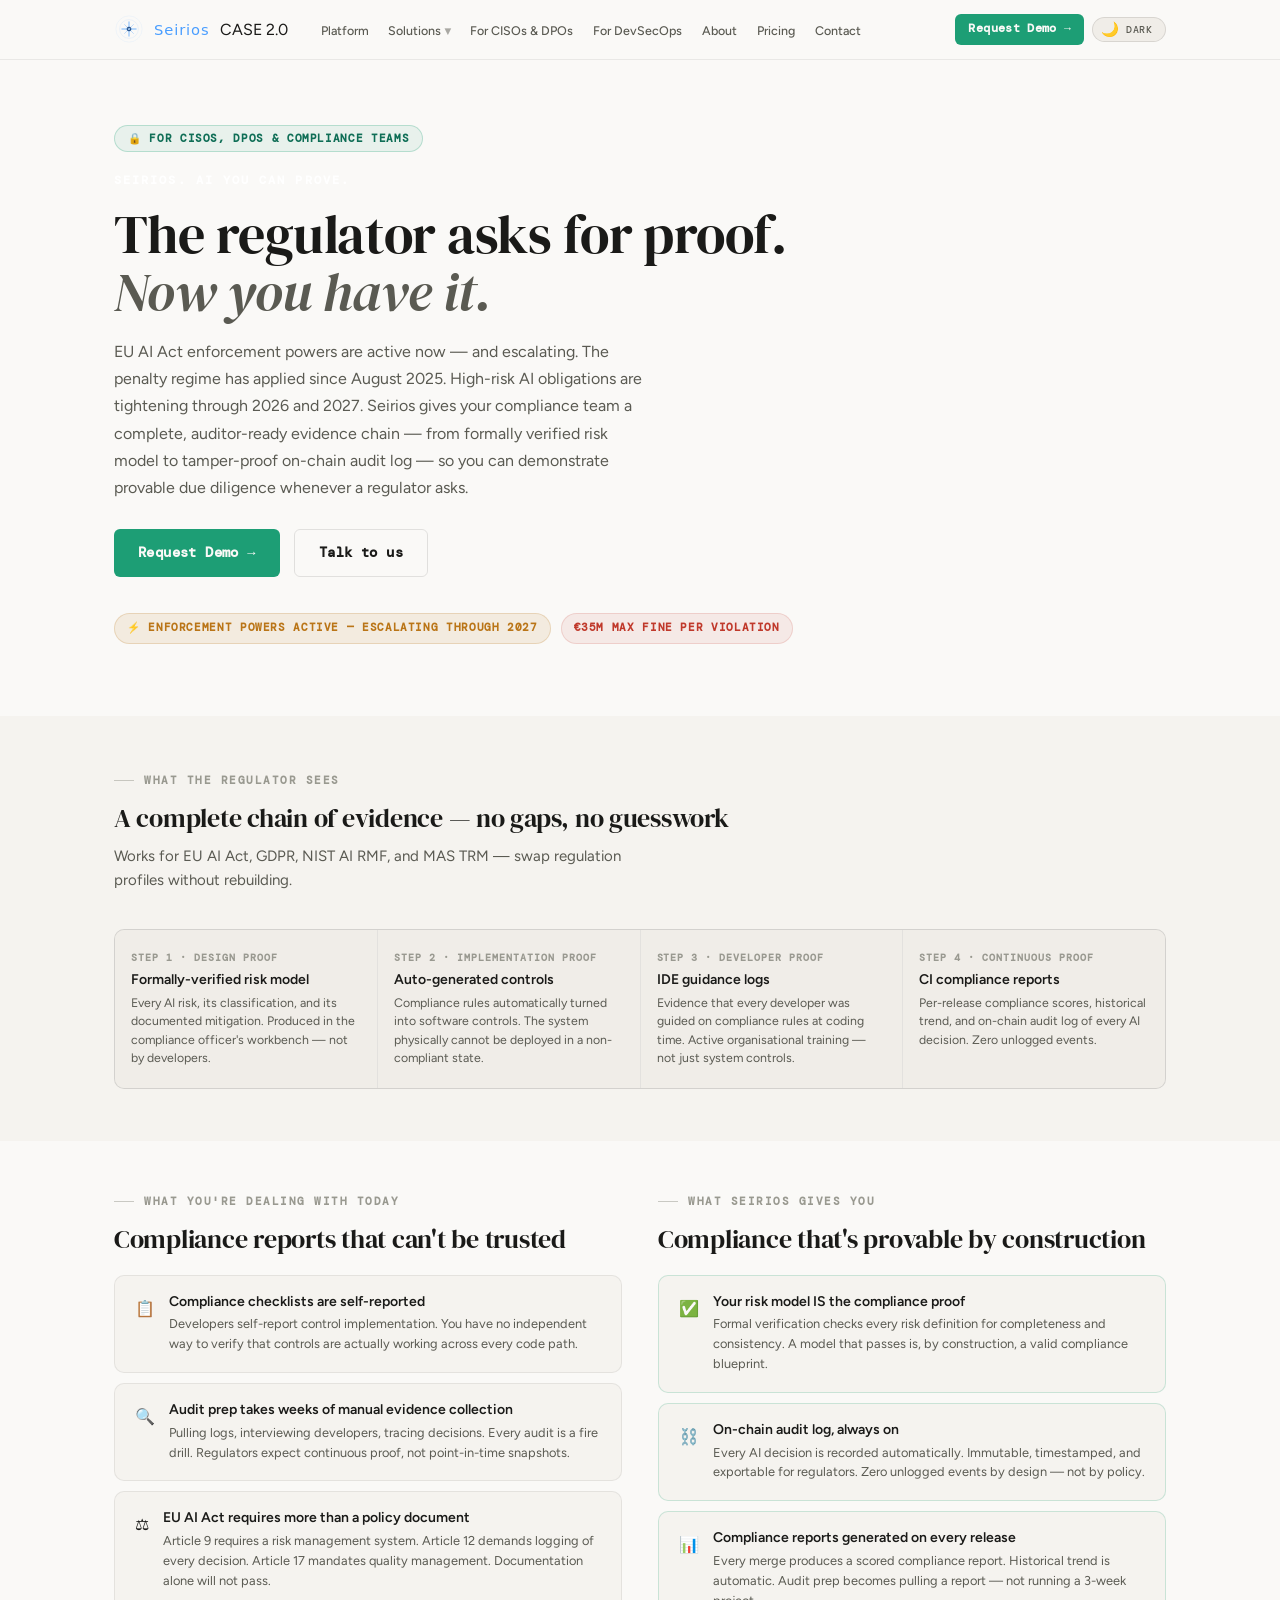
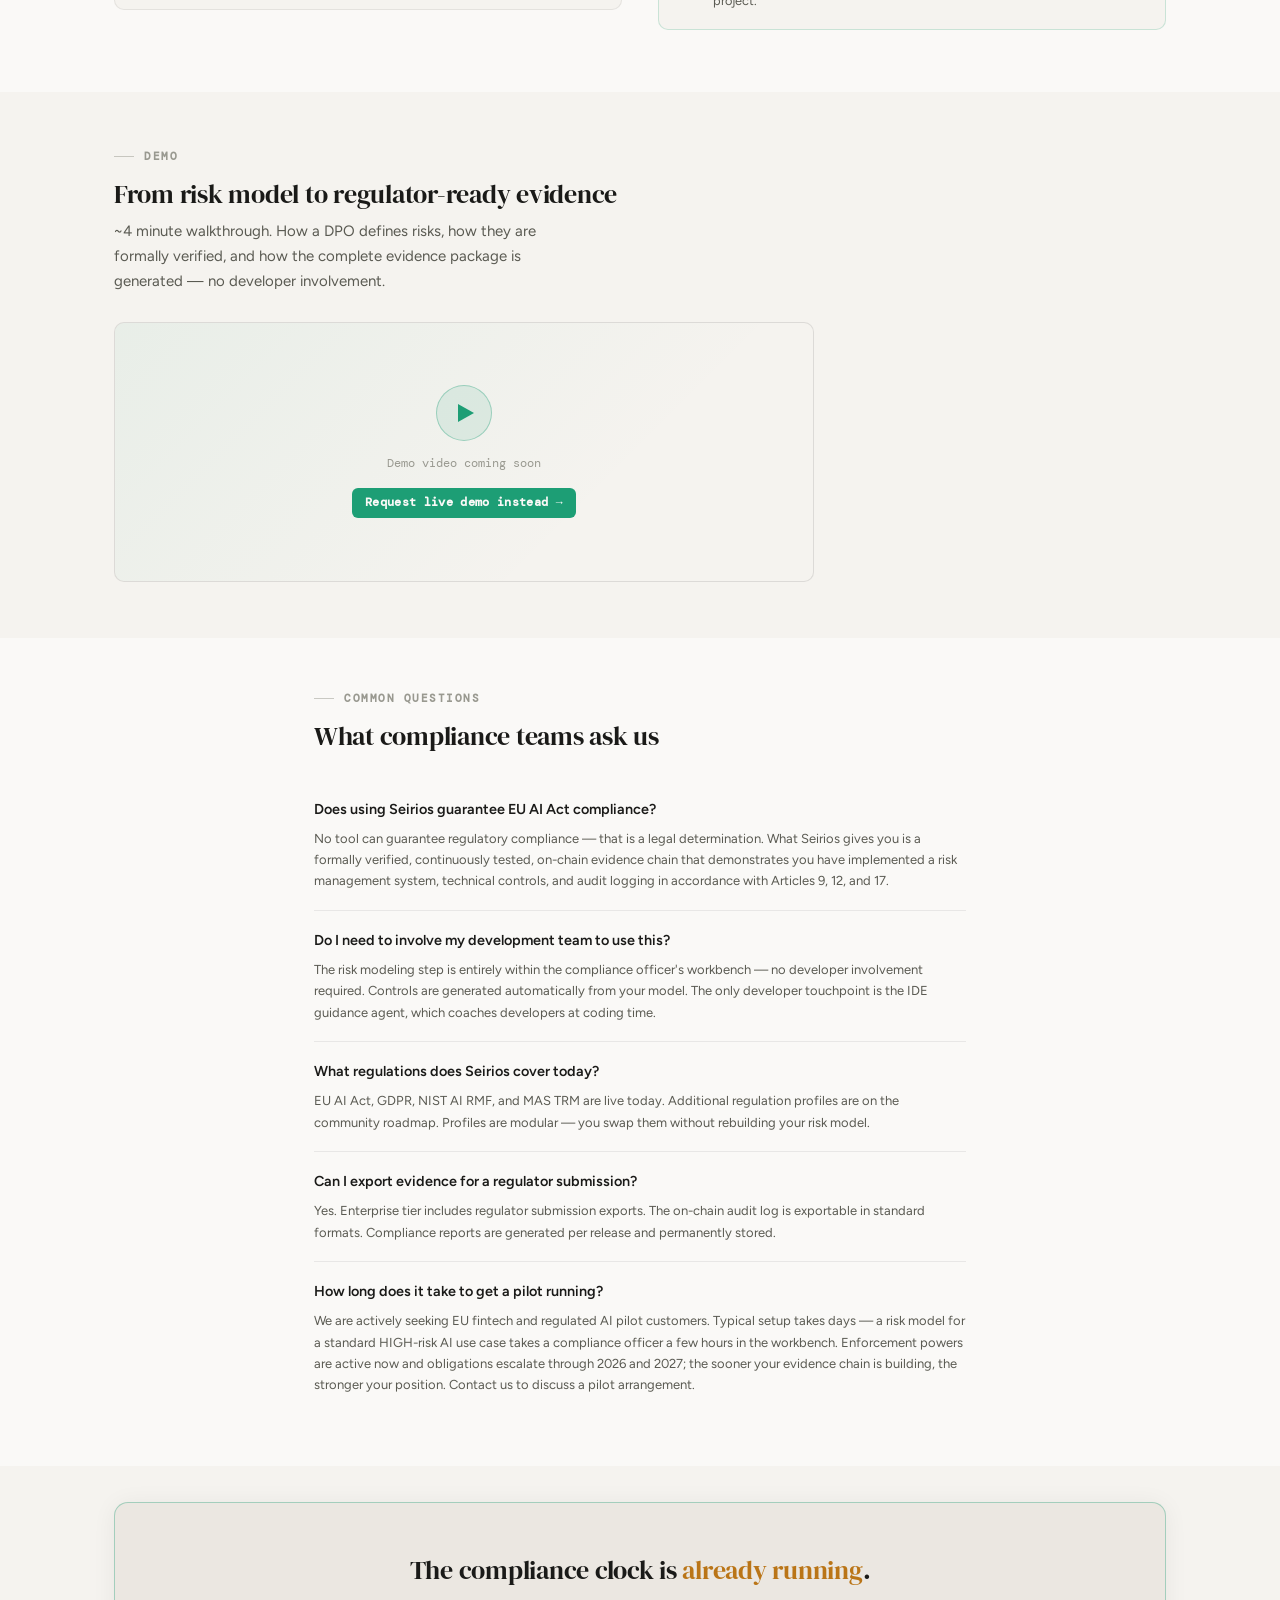
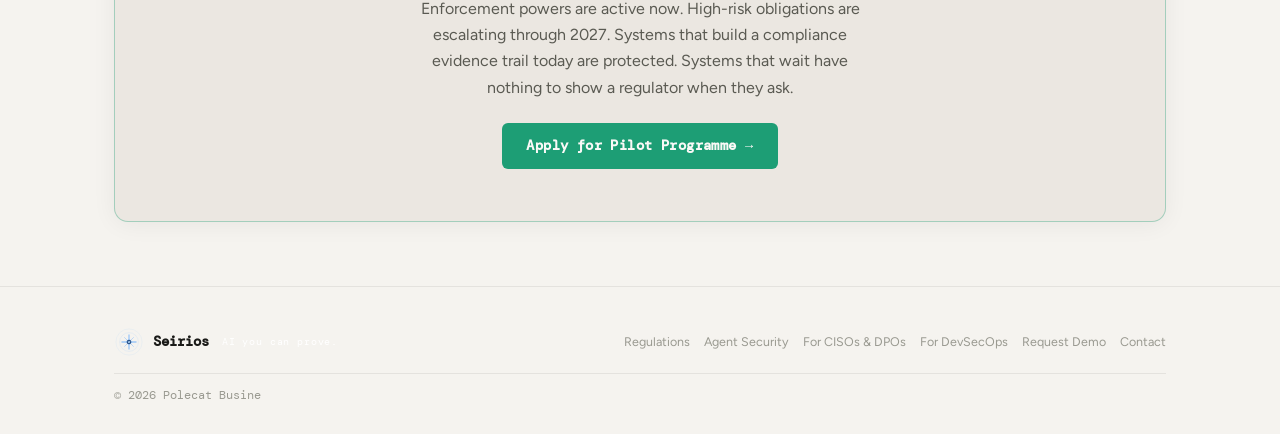
==== commit 1c2c85cd: "updated text to reflect proposed delay of EU AI Act, incl. removing 'Aug 26 is your hard deadline'" ====
--- a/for-ciso.html
+++ b/for-ciso.html
@@ -653,8 +653,8 @@
     .faq-q { font-family:var(--font-mono); font-size:0.8125rem; color:var(--text-primary); margin-bottom:7px; }
     :root .faq-q { font-family:var(--font-body); font-weight:600; font-size:0.9rem; }
     .faq-a { font-size:0.8125rem; color:var(--text-secondary); line-height:1.65; }
-    .cta-banner { border:0.5px solid var(--border-accent); border-radius:var(--radius-xl); padding:52px 36px; text-align:center; position:relative; overflow:hidden; background:var(--bg-surface); }
-    [data-theme="dark"] .cta-banner { background:linear-gradient(135deg,rgba(0,224,255,0.05) 0%,rgba(0,255,136,0.02) 100%); }
+    .cta-banner { border:1px solid var(--border-accent); border-radius:var(--radius-xl); padding:52px 36px; text-align:center; position:relative; overflow:hidden; background:var(--bg-raised); box-shadow:0 2px 24px rgba(0,0,0,0.06); }
+    [data-theme="dark"] .cta-banner { background:#111d2e; border-color:rgba(0,224,255,0.25); box-shadow:0 0 40px rgba(0,224,255,0.06), inset 0 0 0 0.5px rgba(0,224,255,0.12); }
     .cta-banner::before { content:''; position:absolute; top:0; left:50%; transform:translateX(-50%); width:200px; height:0.5px; background:linear-gradient(90deg,transparent,var(--cyan),transparent); }
     @media (max-width:900px) { .evidence-chain { grid-template-columns:1fr 1fr; } .pain-grid { grid-template-columns:1fr; } }
     @media (max-width:600px) { .evidence-chain { grid-template-columns:1fr; } }
@@ -699,7 +699,7 @@
         <li><a href="for-devops.html">For DevSecOps</a></li>
         <li><a href="pages/about.html">About</a></li>
         <li><a href="index.html#pricing">Pricing</a></li>
-        <li><a href="/cdn-cgi/l/email-protection#492a26273d282a3d093d213b2c282d252c2d2e2c3b672026">Contact</a></li>
+        <li><a href="/cdn-cgi/l/email-protection#5c35323a331c2f39352e35332f72242526">Contact</a></li>
       </ul>
       <div class="nav-right">
         <a href="pages/request-demo.html" class="btn btn-primary btn-sm">Request Demo →</a>
@@ -719,7 +719,7 @@
     <a href="for-devops.html">For DevSecOps</a>
     <a href="pages/about.html">About</a>
     <a href="index.html#pricing">Pricing</a>
-    <a href="/cdn-cgi/l/email-protection#e0838f8e94818394a09488928581848c8584878592ce898f">Contact</a>
+    <a href="/cdn-cgi/l/email-protection#365f5850597645535f445f5945184e4f4c">Contact</a>
     <div class="nav-mobile-divider"></div>
     <a href="pages/request-demo.html" style="color:var(--cyan);font-weight:600;">Request Demo →</a>
     <div class="nav-mobile-divider"></div>
@@ -740,14 +740,14 @@
         The regulator asks for proof.<br/><em class="accent">Now you have it.</em>
       </h1>
       <p style="font-size:1rem; color:var(--text-secondary); max-width:540px; line-height:1.7; margin-bottom:28px;">
-        EU AI Act high-risk enforcement hits in August 2026. Seirios gives your compliance team a complete, auditor-ready evidence chain — from formally verified risk model to on-chain audit log — without depending on developers to get it right.
+        EU AI Act enforcement powers are active now — and escalating. The penalty regime has applied since August 2025. High-risk AI obligations are tightening through 2026 and 2027. Seirios gives your compliance team a complete, auditor-ready evidence chain — from formally verified risk model to tamper-proof on-chain audit log — so you can demonstrate provable due diligence whenever a regulator asks.
       </p>
       <div style="display:flex; gap:14px; flex-wrap:wrap; margin-bottom:36px;">
         <a href="index.html#request-demo" class="btn btn-primary btn-lg">Request Demo →</a>
-        <a href="/cdn-cgi/l/email-protection#34575b5a4055574074405c465155505851505351461a5d5b" class="btn btn-outline btn-lg">Talk to us</a>
+        <a href="/cdn-cgi/l/email-protection#fa93949c95ba899f9388939589d4828380" class="btn btn-outline btn-lg">Talk to us</a>
       </div>
       <div style="display:flex; gap:10px; flex-wrap:wrap;">
-        <span class="badge badge-amber" style="padding:6px 12px;">⚡ Aug 2026 — EU AI Act HIGH-risk enforcement</span>
+        <span class="badge badge-amber" style="padding:6px 12px;">⚡ Enforcement powers active — escalating through 2027</span>
         <span class="badge badge-red" style="padding:6px 12px;">€35M max fine per violation</span>
       </div>
     </div>
@@ -798,7 +798,7 @@
         <div style="position:absolute;inset:0;display:flex;flex-direction:column;align-items:center;justify-content:center;gap:14px;">
           <div style="width:56px;height:56px;background:var(--cyan-dim);border:0.5px solid var(--border-accent);border-radius:50%;display:flex;align-items:center;justify-content:center;"><div style="width:0;height:0;border-style:solid;border-width:9px 0 9px 16px;border-color:transparent transparent transparent var(--cyan);margin-left:3px;"></div></div>
           <span style="font-family:var(--font-mono);font-size:0.72rem;color:var(--text-muted);">Demo video coming soon</span>
-          <a href="/cdn-cgi/l/email-protection#fd9e9293899c9e89bd89958f989c999198999a988fd39492" class="btn btn-primary btn-sm">Request live demo instead →</a>
+          <a href="/cdn-cgi/l/email-protection#c1a8afa7ae81b2a4a8b3a8aeb2efb9b8bb" class="btn btn-primary btn-sm">Request live demo instead →</a>
         </div>
       </div>
     </div>
@@ -812,58 +812,49 @@
       <div class="faq-item"><div class="faq-q">Do I need to involve my development team to use this?</div><div class="faq-a">The risk modeling step is entirely within the compliance officer's workbench — no developer involvement required. Controls are generated automatically from your model. The only developer touchpoint is the IDE guidance agent, which coaches developers at coding time.</div></div>
       <div class="faq-item"><div class="faq-q">What regulations does Seirios cover today?</div><div class="faq-a">EU AI Act, GDPR, NIST AI RMF, and MAS TRM are live today. Additional regulation profiles are on the community roadmap. Profiles are modular — you swap them without rebuilding your risk model.</div></div>
       <div class="faq-item"><div class="faq-q">Can I export evidence for a regulator submission?</div><div class="faq-a">Yes. Enterprise tier includes regulator submission exports. The on-chain audit log is exportable in standard formats. Compliance reports are generated per release and permanently stored.</div></div>
-      <div class="faq-item" style="border-bottom:none;"><div class="faq-q">How long does it take to get a pilot running?</div><div class="faq-a">We are actively seeking EU fintech pilot customers. Typical setup takes days — a risk model for a standard HIGH-risk AI use case takes a compliance officer a few hours in the workbench. Contact us to discuss a pilot arrangement.</div></div>
+      <div class="faq-item" style="border-bottom:none;"><div class="faq-q">How long does it take to get a pilot running?</div><div class="faq-a">We are actively seeking EU fintech and regulated AI pilot customers. Typical setup takes days — a risk model for a standard HIGH-risk AI use case takes a compliance officer a few hours in the workbench. Enforcement powers are active now and obligations escalate through 2026 and 2027; the sooner your evidence chain is building, the stronger your position. Contact us to discuss a pilot arrangement.</div></div>
     </div>
   </section>
 
   <section class="section section-sm" style="background:var(--bg-deep); padding-bottom:64px;">
     <div class="container">
       <div class="cta-banner">
-        <h2 class="display-md" style="margin-bottom:10px;">August 2026 is <span style="color:var(--amber);">closer than it looks</span>.</h2>
-        <p style="color:var(--text-secondary); max-width:400px; margin:0 auto 22px; line-height:1.65;">Pilot customers are welcome now. We work with you to build your risk model and validate the evidence chain against your AI system before enforcement hits.</p>
-        <a href="/cdn-cgi/l/email-protection#4a2925243e2b293e0a3e22382f2b2e262f2e2d2f38642325" class="btn btn-primary btn-lg">Apply for Pilot Programme →</a>
+        <h2 class="display-md" style="margin-bottom:10px;">The compliance clock is <span style="color:var(--amber);">already running</span>.</h2>
+        <p style="color:var(--text-secondary); max-width:460px; margin:0 auto 22px; line-height:1.65;">Enforcement powers are active now. High-risk obligations are escalating through 2027. Systems that build a compliance evidence trail today are protected. Systems that wait have nothing to show a regulator when they ask.</p>
+        <a href="/cdn-cgi/l/email-protection#f990979f96b98a9c908b90968ad7818083" class="btn btn-primary btn-lg">Apply for Pilot Programme →</a>
       </div>
     </div>
   </section>
 
   <footer class="footer">
     <div class="container">
-      <div style="display:flex;justify-content:space-between;align-items:center;flex-wrap:wrap;gap:14px;">
-        <div style="display:flex;align-items:center;gap:9px;">
+      <div style="display:flex; flex-wrap:wrap; gap:16px; justify-content:space-between; align-items:center; margin-bottom:16px;">
+        <div style="display:flex; align-items:center; gap:9px; flex-shrink:0;">
           <svg class="nav-logo-mark seirios-mark" width="28" height="28" viewBox="0 0 32 32" xmlns="http://www.w3.org/2000/svg" aria-label="Seirios">
         <!-- Outer glow ring -->
         <circle cx="16" cy="16" r="14" fill="none" stroke="#4a9eff" stroke-width="0.5" opacity="0.15"/>
         <circle cx="16" cy="16" r="10" fill="none" stroke="#4a9eff" stroke-width="0.5" opacity="0.2"/>
-        <!-- 8-point star cross -->
         <line x1="8.5" y1="16" x2="23.5" y2="16" stroke="#4a9eff" stroke-width="1.5" stroke-linecap="round" opacity="0.5"/>
         <line x1="16" y1="8.5" x2="16" y2="23.5" stroke="#4a9eff" stroke-width="1.5" stroke-linecap="round" opacity="0.5"/>
-        <!-- Diagonals -->
         <line x1="11.2" y1="11.2" x2="20.8" y2="20.8" stroke="#4a9eff" stroke-width="1.0" stroke-linecap="round" opacity="0.35"/>
         <line x1="20.8" y1="11.2" x2="11.2" y2="20.8" stroke="#4a9eff" stroke-width="1.0" stroke-linecap="round" opacity="0.35"/>
-        <!-- Core -->
         <circle cx="16" cy="16" r="2.5" fill="#1a3d6e" stroke="#4a9eff" stroke-width="0.25" opacity="0.9"/>
         <circle cx="16" cy="16" r="1" fill="#8bc4ff"/>
         <circle cx="16" cy="16" r="0.4" fill="#ffffff"/>
-        <!-- Tick -->
         <path d="M15.2 16 L15.8 16.6 L17 15.3" fill="none" stroke="#ffffff" stroke-width="0.4" stroke-linecap="round" stroke-linejoin="round"/>
       </svg>
-          <span style="font-family:var(--font-mono);font-weight:600;">Seirios</span>
+          <span style="font-family:var(--font-mono); font-weight:600; font-size:0.9rem;">Seirios</span>
           <span style="font-family:var(--font-mono); font-size:0.65rem; color:#ffffff; letter-spacing:0.08em; margin-left:4px;">AI you can prove.</span>
-          <span style="color:var(--text-muted);font-size:0.78rem;font-family:var(--font-mono);">· Poletek Solutions B.V. · Rotterdam · Dutch law</span>
         </div>
-        <div style="display:flex;gap:18px;">
-          <a href="index.html" style="color:var(--text-muted);text-decoration:none;font-size:0.78rem;">Home</a>
-          <a href="for-devops.ht
-  <script>
-    const hamburger = document.getElementById('nav-hamburger');
-    const mobileNav = document.getElementById('nav-mobile');
-    if (hamburger && mobileNav) {
-      hamburger.addEventListener('click', () => {
-        const open = hamburger.classList.toggle('open');
-        mobileNav.classList.toggle('open', open);
-        hamburger.setAttribute('aria-expanded', open);
-      });
-      document.addEventListener('click', (e) => {
-        if (!hamburger.contains(e.target) && !mobileNav.contains(e.target)) {
-          hamburger.classList.remove('open');
-     +        <div style="display:flex; gap:14px; flex-wrap:wrap; align-items:center;">
+          <a href="pages/regulations.html" style="color:var(--text-muted); text-decoration:none; font-size:0.78rem; white-space:nowrap;">Regulations</a>
+          <a href="pages/ai-agent-security.html" style="color:var(--text-muted); text-decoration:none; font-size:0.78rem; white-space:nowrap;">Agent Security</a>
+          <a href="for-ciso.html" style="color:var(--text-muted); text-decoration:none; font-size:0.78rem; white-space:nowrap;">For CISOs &amp; DPOs</a>
+          <a href="for-devops.html" style="color:var(--text-muted); text-decoration:none; font-size:0.78rem; white-space:nowrap;">For DevSecOps</a>
+          <a href="pages/request-demo.html" style="color:var(--text-muted); text-decoration:none; font-size:0.78rem; white-space:nowrap;">Request Demo</a>
+          <a href="/cdn-cgi/l/email-protection#a2cbccc4cde2d1c7cbd0cbcdd18cdadbd8" style="color:var(--text-muted); text-decoration:none; font-size:0.78rem; white-space:nowrap;">Contact</a>
+        </div>
+      </div>
+      <div style="height:0.5px; background:var(--border-dim); margin-bottom:14px;"></div>
+      <div style="display:flex; flex-wrap:wrap; justify-content:space-between; align-items:center; gap:10px;">
+        <span style="font-size:0.72rem; color:var(--text-muted); font-family:var(--font-mono);">© 2026 Polecat Busine
